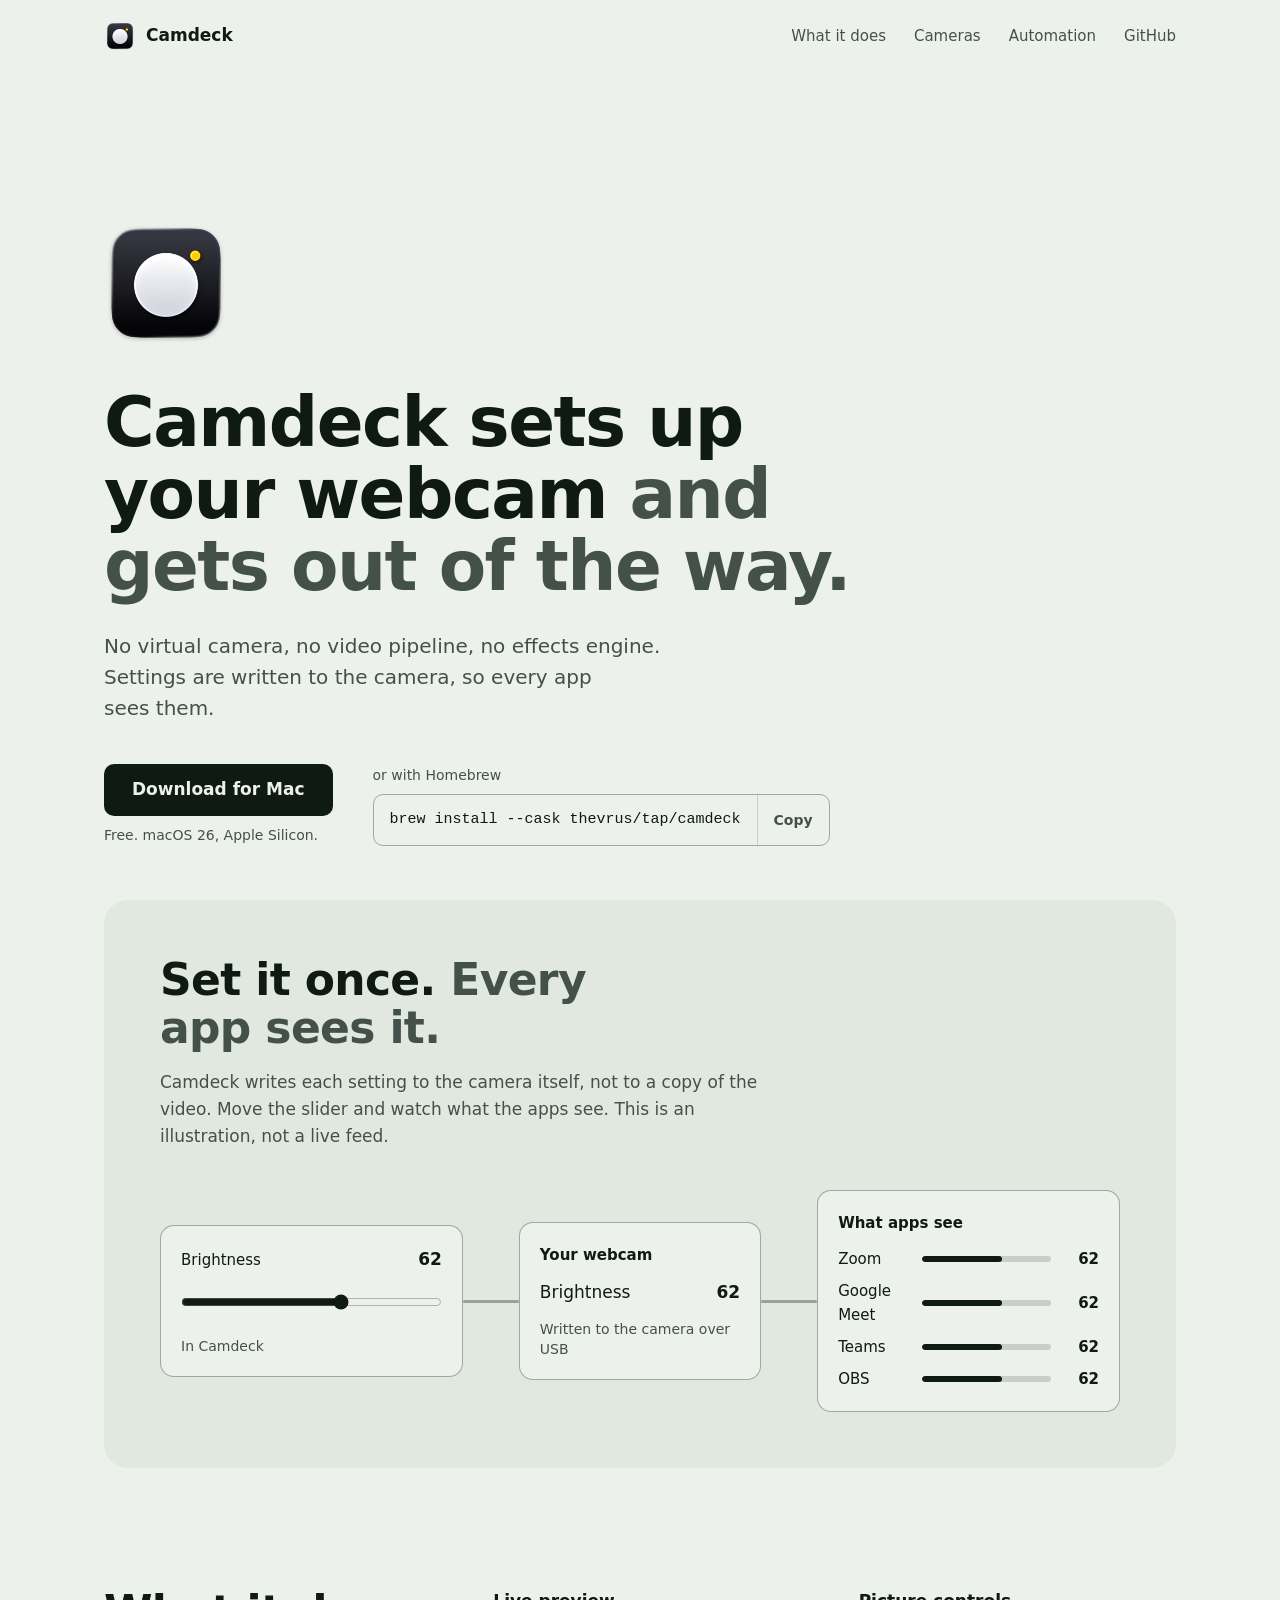
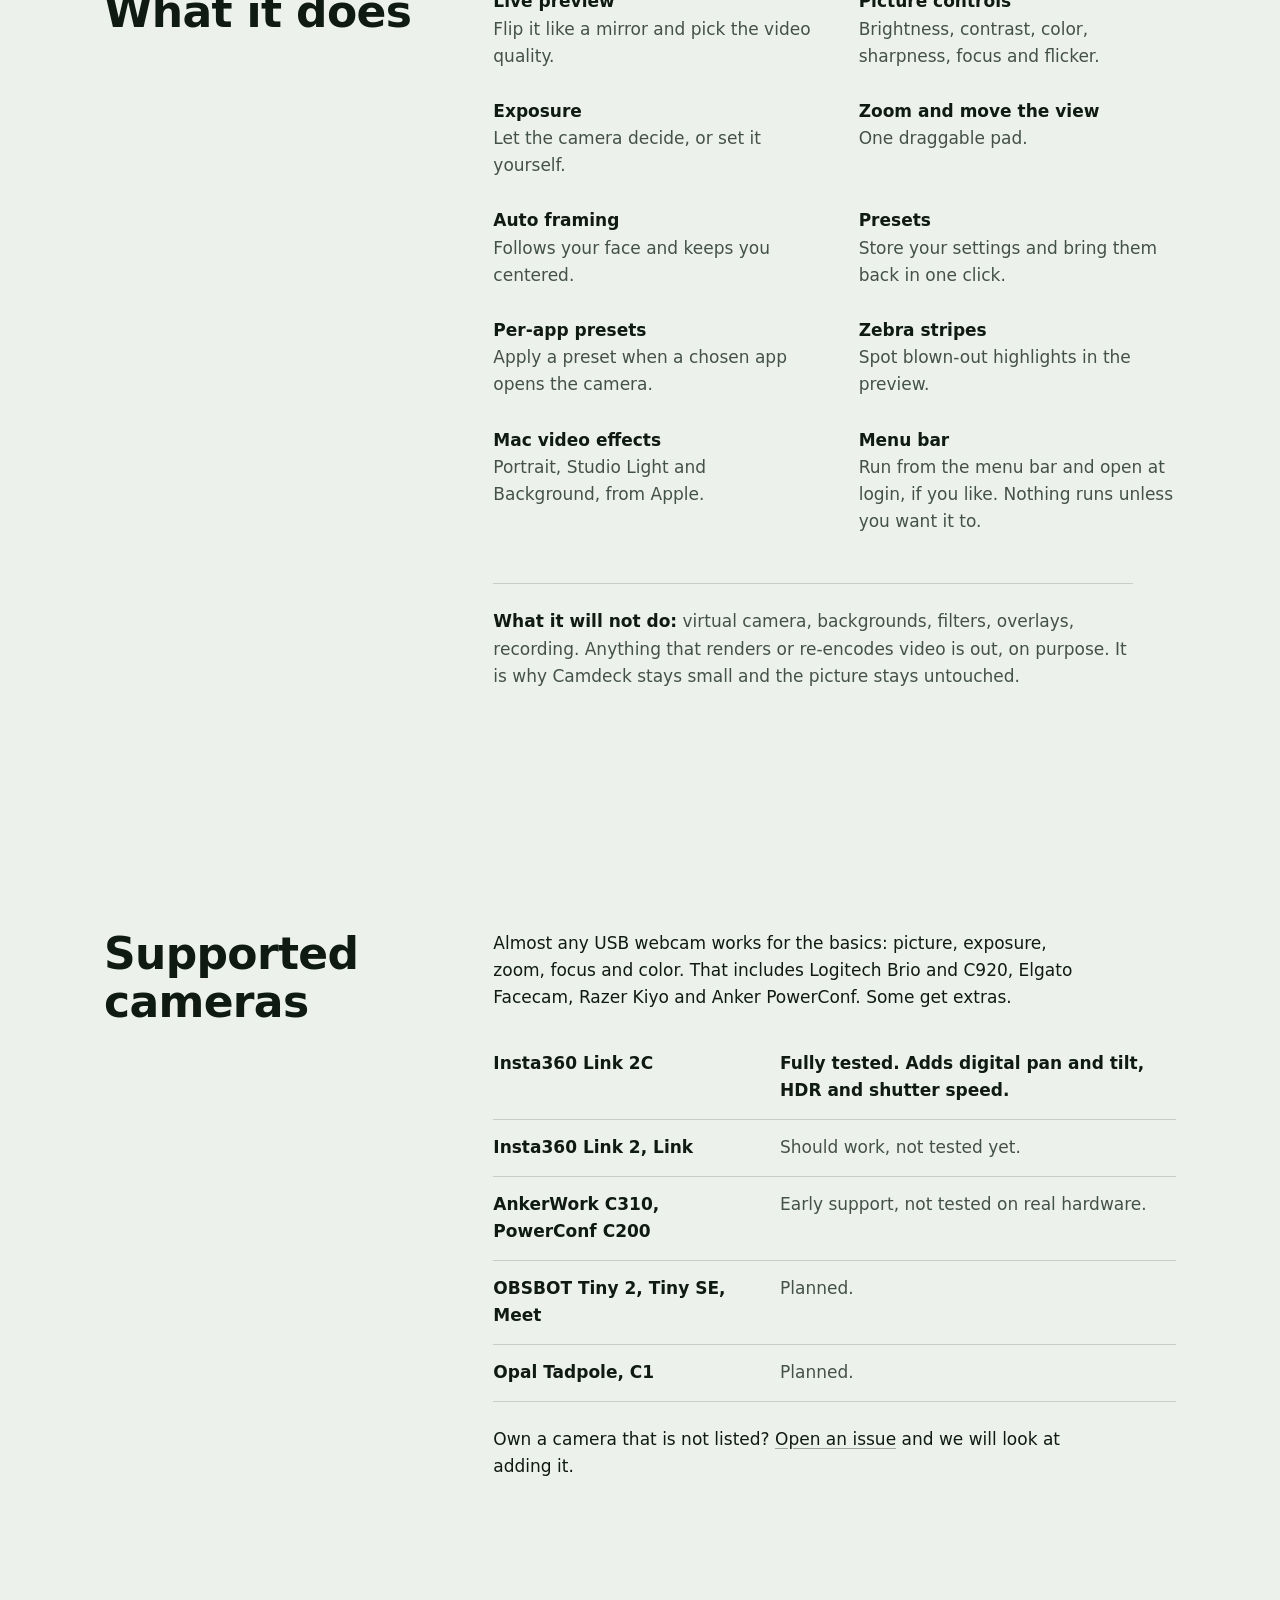
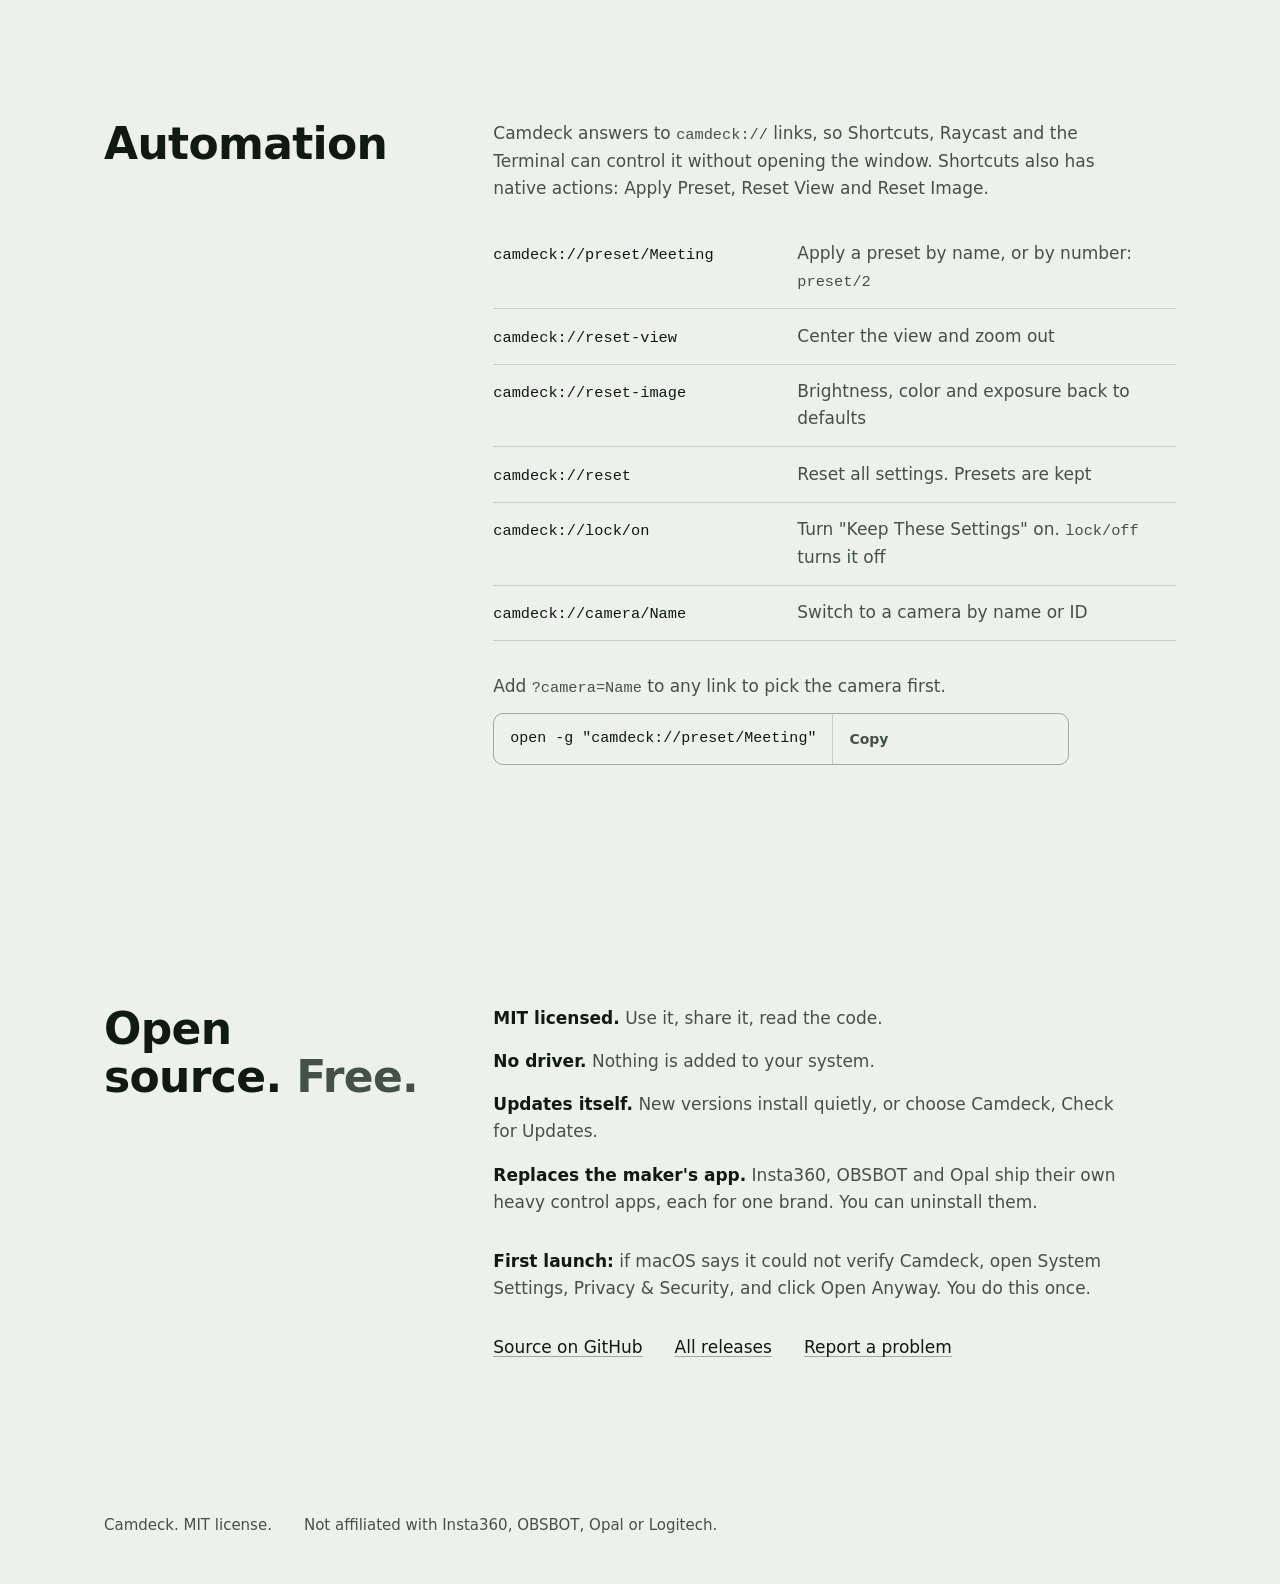
==== site/index.html @ 8d383ceb "One-page site with GitHub Pages deploy Co-Authored-By: Claude Opus 5.5 <noreply@anthropic.com>" ====
<!doctype html>
<html lang="en">
<head>
<meta charset="utf-8">
<meta name="viewport" content="width=device-width, initial-scale=1">
<title>Camdeck - webcam controls for Mac</title>
<meta name="description" content="Camdeck sets up your webcam and gets out of the way. No virtual camera, no video pipeline, no effects engine. Settings are written to the camera, so every app sees them.">
<meta name="color-scheme" content="light dark">
<meta name="theme-color" content="#edf1ec" media="(prefers-color-scheme: light)">
<meta name="theme-color" content="#0d1210" media="(prefers-color-scheme: dark)">
<meta property="og:title" content="Camdeck - webcam controls for Mac">
<meta property="og:description" content="A small, free, open source Mac app for your USB webcam. Settings are written to the camera, so every app sees them.">
<meta property="og:image" content="https://thevrus.github.io/camdeck/icon.png">
<link rel="icon" href="icon.png">
<link rel="apple-touch-icon" href="icon.png">
<script>document.documentElement.classList.add("js")</script>
<style>
:root {
  --bg: #edf1ec;
  --surface: #e1e8e0;
  --ink: #0f1a13;
  --ink-2: #44514a;
  --line: rgba(15, 26, 19, 0.16);
  --line-strong: rgba(15, 26, 19, 0.34);
  --btn-bg: #0f1a13;
  --btn-fg: #edf1ec;
  --btn-hover: #2b3a31;
  --dot: #f2c230;
  --sans: ui-sans-serif, system-ui, -apple-system, "Segoe UI", Roboto, "Helvetica Neue", Arial, sans-serif;
  --mono: ui-monospace, SFMono-Regular, Menlo, Consolas, monospace;
  --gutter: clamp(1rem, 4.5vw, 2.5rem);
  --max: 72rem;
}
@media (prefers-color-scheme: dark) {
  :root:not([data-theme="light"]) {
    --bg: #0d1210;
    --surface: #151d18;
    --ink: #e8efe9;
    --ink-2: #a2afa6;
    --line: rgba(232, 239, 233, 0.16);
    --line-strong: rgba(232, 239, 233, 0.36);
    --btn-bg: #e8efe9;
    --btn-fg: #0d1210;
    --btn-hover: #c5d1c8;
  }
}
:root[data-theme="dark"] {
  --bg: #0d1210;
  --surface: #151d18;
  --ink: #e8efe9;
  --ink-2: #a2afa6;
  --line: rgba(232, 239, 233, 0.16);
  --line-strong: rgba(232, 239, 233, 0.36);
  --btn-bg: #e8efe9;
  --btn-fg: #0d1210;
  --btn-hover: #c5d1c8;
}

* { box-sizing: border-box; }
html { -webkit-text-size-adjust: 100%; scroll-behavior: smooth; }
@media (prefers-reduced-motion: reduce) { html { scroll-behavior: auto; } }
body {
  margin: 0;
  background: var(--bg);
  color: var(--ink);
  font: 400 1.0625rem/1.6 var(--sans);
  -webkit-font-smoothing: antialiased;
}
::selection { background: var(--dot); color: #0f1a13; }
a { color: inherit; text-decoration: underline; text-decoration-color: var(--line-strong); text-underline-offset: 0.2em; }
a:hover { color: var(--ink-2); }
:focus-visible { outline: 2px solid var(--ink); outline-offset: 3px; border-radius: 4px; }
code, kbd { font-family: var(--mono); font-size: 0.9em; }
.wrap { max-width: var(--max); margin: 0 auto; padding-inline: var(--gutter); }

/* ---------- hero ---------- */
.hero {
  min-height: 100vh;
  min-height: 100svh;
  display: flex;
  flex-direction: column;
}
.hero > .wrap { width: 100%; }
.nav {
  display: flex;
  flex-wrap: wrap;
  align-items: center;
  gap: 0.75rem 1.75rem;
  padding-block: 1.25rem;
}
.brand { display: flex; align-items: center; gap: 0.625rem; font-weight: 700; text-decoration: none; margin-right: auto; }
.brand img { width: 2rem; height: 2rem; display: block; }
.nav a:not(.brand) { text-decoration: none; color: var(--ink-2); font-size: 0.9375rem; }
.nav a:not(.brand):hover { color: var(--ink); }
.hero-body {
  flex: 1;
  display: flex;
  flex-direction: column;
  justify-content: flex-end;
  padding-block: 3rem clamp(2rem, 6vh, 4.5rem);
}
.hero-icon { width: clamp(5.5rem, 12vw, 8.5rem); height: auto; display: block; margin-bottom: clamp(1.5rem, 4vh, 2.75rem); margin-left: -0.35rem; }
h1 {
  margin: 0;
  font-size: clamp(2.25rem, 5.4vw, 4.75rem);
  line-height: 1.04;
  font-weight: 750;
  letter-spacing: -0.022em;
  text-wrap: balance;
  max-width: 17em;
}
h1 span { color: var(--ink-2); }
.lede { margin: 1.75rem 0 0; max-width: 36rem; font-size: clamp(1.0625rem, 1.6vw, 1.25rem); line-height: 1.55; color: var(--ink-2); text-wrap: pretty; }
.get { display: flex; flex-wrap: wrap; align-items: stretch; gap: 1rem 2.5rem; margin-top: 2.5rem; }
.dl { display: flex; flex-direction: column; gap: 0.5rem; align-items: flex-start; }
.btn {
  display: inline-flex;
  align-items: center;
  min-height: 3.25rem;
  padding: 0 1.75rem;
  background: var(--btn-bg);
  color: var(--btn-fg);
  border-radius: 0.625rem;
  font-weight: 700;
  font-size: 1.0625rem;
  text-decoration: none;
  transition: background-color 0.15s ease;
}
.btn:hover { background: var(--btn-hover); color: var(--btn-fg); }
.fine { font-size: 0.875rem; color: var(--ink-2); }
.brew { display: flex; flex-direction: column; gap: 0.5rem; min-width: 0; max-width: 100%; }
.brew-label { font-size: 0.875rem; color: var(--ink-2); }
.cmd {
  display: flex;
  align-items: stretch;
  min-width: 0;
  border: 1px solid var(--line-strong);
  border-radius: 0.625rem;
  min-height: 3.25rem;
}
.cmd code { padding: 0.8rem 1rem; white-space: pre-wrap; overflow-wrap: anywhere; min-width: 0; align-self: center; font-size: 0.9375rem; }
.copy {
  display: none;
  align-items: center;
  flex: none;
  padding: 0 1rem;
  background: none;
  border: 0;
  border-left: 1px solid var(--line);
  color: var(--ink-2);
  font: 600 0.875rem var(--sans);
  cursor: pointer;
  transition: color 0.15s ease, background-color 0.15s ease;
  border-radius: 0 0.5rem 0.5rem 0;
}
.js .copy { display: inline-flex; }
.copy:hover { color: var(--ink); background: var(--surface); }

/* ---------- sections ---------- */
section { padding-block: clamp(4rem, 10vw, 7.5rem); }
.split { display: grid; gap: 2rem; }
@media (min-width: 56rem) {
  .split { grid-template-columns: minmax(0, 4fr) minmax(0, 8fr); gap: 3rem; }
  .split > h2 { position: sticky; top: 2rem; align-self: start; }
}
h2 { margin: 0; font-size: clamp(1.75rem, 3.6vw, 2.75rem); line-height: 1.1; font-weight: 720; letter-spacing: -0.015em; text-wrap: balance; }
h2 span { color: var(--ink-2); }
.sub { margin: 0 0 2rem; max-width: 38rem; color: var(--ink-2); }

/* demo */
.island { margin-inline: var(--gutter); }
.island-in {
  max-width: calc(var(--max) - 2 * var(--gutter));
  margin: 0 auto;
  background: var(--surface);
  border-radius: 1.5rem;
  padding: clamp(1.5rem, 5vw, 3.5rem);
}
.island h2 { max-width: 20ch; }
.island .sub { margin-top: 1rem; }
.demo { display: grid; gap: 0; align-items: center; margin-top: 2.5rem; }
@media (min-width: 56rem) { .demo { grid-template-columns: 1fr 3.5rem 0.8fr 3.5rem 1fr; } }
.node { border: 1px solid var(--line-strong); border-radius: 0.875rem; padding: 1.25rem; background: var(--bg); }
.node h3 { margin: 0 0 0.75rem; font-size: 0.9375rem; font-weight: 700; }
.node small { display: block; margin-top: 0.75rem; color: var(--ink-2); font-size: 0.875rem; line-height: 1.45; }
.row { display: flex; justify-content: space-between; align-items: baseline; gap: 1rem; }
.row b { font-variant-numeric: tabular-nums; font-weight: 700; }
.node label { font-size: 0.9375rem; }
input[type=range] { width: 100%; margin: 0.9rem 0 0; accent-color: var(--ink); height: 1.75rem; cursor: pointer; }
.wire { justify-self: center; width: 3px; height: 2rem; border-radius: 3px; background: var(--line-strong); }
@media (min-width: 56rem) { .wire { width: 100%; max-width: 3.5rem; height: 3px; } }
.apps { display: grid; gap: 0.5rem; }
.app { display: grid; grid-template-columns: 4.5rem 1fr 2.25rem; align-items: center; gap: 0.75rem; font-size: 0.9375rem; }
.app b { text-align: right; font-variant-numeric: tabular-nums; }
.bar { height: 6px; border-radius: 6px; background: var(--line); overflow: hidden; }
.bar i { display: block; height: 100%; width: calc(var(--v, 62) * 1%); background: var(--ink); border-radius: 6px; }

/* what it does */
.feat { margin: 0; padding: 0; list-style: none; display: grid; gap: 1.75rem 3rem; }
@media (min-width: 40rem) { .feat { grid-template-columns: 1fr 1fr; } }
.feat b { display: block; font-size: 1.0625rem; }
.feat span { color: var(--ink-2); }
.not { margin: 3rem 0 0; padding-top: 1.5rem; border-top: 1px solid var(--line); color: var(--ink-2); max-width: 40rem; }
.not b { color: var(--ink); }

/* cameras */
table { width: 100%; border-collapse: collapse; margin: 1.5rem 0 0; }
th, td { text-align: left; padding: 0.9rem 1rem 0.9rem 0; vertical-align: top; border-bottom: 1px solid var(--line); }
th { font-weight: 700; width: 42%; }
td { color: var(--ink-2); }
td.ok { color: var(--ink); font-weight: 600; }
.basics { margin: 0; max-width: 38rem; }

/* automation */
.links { margin: 1.5rem 0 0; padding: 0; list-style: none; }
.links li { display: grid; gap: 0.25rem 2rem; padding: 0.85rem 0; border-bottom: 1px solid var(--line); }
@media (min-width: 40rem) { .links li { grid-template-columns: minmax(0, 17rem) 1fr; align-items: baseline; } }
.links code { overflow-wrap: anywhere; }
.links span { color: var(--ink-2); }
.try { margin-top: 2rem; }
.try p { margin: 0 0 0.75rem; color: var(--ink-2); max-width: 38rem; }

/* free */
.facts { margin: 0 0 2rem; padding: 0; list-style: none; display: grid; gap: 1rem; max-width: 40rem; }
.facts b { font-weight: 700; }
.facts span { color: var(--ink-2); }
.install { max-width: 40rem; color: var(--ink-2); }
.install b { color: var(--ink); }
.repo { margin-top: 2rem; display: flex; flex-wrap: wrap; gap: 0.5rem 2rem; }

footer { padding-block: 2rem 3rem; color: var(--ink-2); font-size: 0.9375rem; }
footer .wrap { display: flex; flex-wrap: wrap; gap: 0.5rem 2rem; }
</style>
</head>
<body>

<header class="hero">
  <div class="wrap">
    <nav class="nav" aria-label="Main">
      <a class="brand" href="#top"><img src="icon.png" alt="" width="32" height="32">Camdeck</a>
      <a href="#what">What it does</a>
      <a href="#cameras">Cameras</a>
      <a href="#automation">Automation</a>
      <a href="https://github.com/thevrus/camdeck">GitHub</a>
    </nav>
  </div>
  <div class="wrap hero-body" id="top">
    <img class="hero-icon" src="icon.png" alt="Camdeck app icon" width="136" height="136">
    <h1>Camdeck sets up your webcam <span>and gets out of the way.</span></h1>
    <p class="lede">No virtual camera, no video pipeline, no effects engine. Settings are written to the camera, so every app sees them.</p>
    <div class="get">
      <div class="dl">
        <a class="btn" href="https://github.com/thevrus/camdeck/releases/latest/download/Camdeck.dmg">Download for Mac</a>
        <span class="fine">Free. macOS 26, Apple Silicon.</span>
      </div>
      <div class="brew">
        <span class="brew-label">or with Homebrew</span>
        <div class="cmd">
          <code id="brew">brew install --cask thevrus/tap/camdeck</code>
          <button class="copy" type="button" data-copy="brew install --cask thevrus/tap/camdeck" aria-label="Copy the Homebrew command">Copy</button>
        </div>
      </div>
    </div>
  </div>
</header>

<main>
<div class="island">
  <section class="island-in" id="demo" aria-labelledby="demo-h">
    <h2 id="demo-h">Set it once. <span>Every app sees it.</span></h2>
    <p class="sub">Camdeck writes each setting to the camera itself, not to a copy of the video. Move the slider and watch what the apps see. This is an illustration, not a live feed.</p>
    <div class="demo">
      <div class="node">
        <div class="row"><label for="bright">Brightness</label><b><output id="o-main" for="bright">62</output></b></div>
        <input id="bright" type="range" min="0" max="100" value="62">
        <small>In Camdeck</small>
      </div>
      <div class="wire" aria-hidden="true"></div>
      <div class="node">
        <h3>Your webcam</h3>
        <div class="row"><span>Brightness</span><b><output id="o-cam">62</output></b></div>
        <small>Written to the camera over USB</small>
      </div>
      <div class="wire" aria-hidden="true"></div>
      <div class="node">
        <h3>What apps see</h3>
        <div class="apps" id="apps">
          <div class="app"><span>Zoom</span><div class="bar"><i></i></div><b>62</b></div>
          <div class="app"><span>Google Meet</span><div class="bar"><i></i></div><b>62</b></div>
          <div class="app"><span>Teams</span><div class="bar"><i></i></div><b>62</b></div>
          <div class="app"><span>OBS</span><div class="bar"><i></i></div><b>62</b></div>
        </div>
      </div>
    </div>
  </section>
</div>

<section id="what" aria-labelledby="what-h">
  <div class="wrap split">
    <h2 id="what-h">What it does</h2>
    <div>
      <ul class="feat">
        <li><b>Live preview</b><span>Flip it like a mirror and pick the video quality.</span></li>
        <li><b>Picture controls</b><span>Brightness, contrast, color, sharpness, focus and flicker.</span></li>
        <li><b>Exposure</b><span>Let the camera decide, or set it yourself.</span></li>
        <li><b>Zoom and move the view</b><span>One draggable pad.</span></li>
        <li><b>Auto framing</b><span>Follows your face and keeps you centered.</span></li>
        <li><b>Presets</b><span>Store your settings and bring them back in one click.</span></li>
        <li><b>Per-app presets</b><span>Apply a preset when a chosen app opens the camera.</span></li>
        <li><b>Zebra stripes</b><span>Spot blown-out highlights in the preview.</span></li>
        <li><b>Mac video effects</b><span>Portrait, Studio Light and Background, from Apple.</span></li>
        <li><b>Menu bar</b><span>Run from the menu bar and open at login, if you like. Nothing runs unless you want it to.</span></li>
      </ul>
      <p class="not"><b>What it will not do:</b> virtual camera, backgrounds, filters, overlays, recording. Anything that renders or re-encodes video is out, on purpose. It is why Camdeck stays small and the picture stays untouched.</p>
    </div>
  </div>
</section>

<section id="cameras" aria-labelledby="cameras-h">
  <div class="wrap split">
    <h2 id="cameras-h">Supported cameras</h2>
    <div>
      <p class="basics">Almost any USB webcam works for the basics: picture, exposure, zoom, focus and color. That includes Logitech Brio and C920, Elgato Facecam, Razer Kiyo and Anker PowerConf. Some get extras.</p>
      <table>
        <tbody>
          <tr><th scope="row">Insta360 Link 2C</th><td class="ok">Fully tested. Adds digital pan and tilt, HDR and shutter speed.</td></tr>
          <tr><th scope="row">Insta360 Link 2, Link</th><td>Should work, not tested yet.</td></tr>
          <tr><th scope="row">AnkerWork C310, PowerConf C200</th><td>Early support, not tested on real hardware.</td></tr>
          <tr><th scope="row">OBSBOT Tiny 2, Tiny SE, Meet</th><td>Planned.</td></tr>
          <tr><th scope="row">Opal Tadpole, C1</th><td>Planned.</td></tr>
        </tbody>
      </table>
      <p class="basics" style="margin-top:1.5rem">Own a camera that is not listed? <a href="https://github.com/thevrus/camdeck/issues">Open an issue</a> and we will look at adding it.</p>
    </div>
  </div>
</section>

<section id="automation" aria-labelledby="automation-h">
  <div class="wrap split">
    <h2 id="automation-h">Automation</h2>
    <div>
      <p class="sub" style="margin-bottom:0">Camdeck answers to <code>camdeck://</code> links, so Shortcuts, Raycast and the Terminal can control it without opening the window. Shortcuts also has native actions: Apply Preset, Reset View and Reset Image.</p>
      <ul class="links">
        <li><code>camdeck://preset/Meeting</code><span>Apply a preset by name, or by number: <code>preset/2</code></span></li>
        <li><code>camdeck://reset-view</code><span>Center the view and zoom out</span></li>
        <li><code>camdeck://reset-image</code><span>Brightness, color and exposure back to defaults</span></li>
        <li><code>camdeck://reset</code><span>Reset all settings. Presets are kept</span></li>
        <li><code>camdeck://lock/on</code><span>Turn "Keep These Settings" on. <code>lock/off</code> turns it off</span></li>
        <li><code>camdeck://camera/Name</code><span>Switch to a camera by name or ID</span></li>
      </ul>
      <div class="try">
        <p>Add <code>?camera=Name</code> to any link to pick the camera first.</p>
        <div class="cmd" style="max-width:36rem">
          <code>open -g "camdeck://preset/Meeting"</code>
          <button class="copy" type="button" data-copy='open -g "camdeck://preset/Meeting"' aria-label="Copy the Terminal command">Copy</button>
        </div>
      </div>
    </div>
  </div>
</section>

<section id="free" aria-labelledby="free-h">
  <div class="wrap split">
    <h2 id="free-h">Open source. <span>Free.</span></h2>
    <div>
      <ul class="facts">
        <li><b>MIT licensed.</b> <span>Use it, share it, read the code.</span></li>
        <li><b>No driver.</b> <span>Nothing is added to your system.</span></li>
        <li><b>Updates itself.</b> <span>New versions install quietly, or choose Camdeck, Check for Updates.</span></li>
        <li><b>Replaces the maker's app.</b> <span>Insta360, OBSBOT and Opal ship their own heavy control apps, each for one brand. You can uninstall them.</span></li>
      </ul>
      <p class="install"><b>First launch:</b> if macOS says it could not verify Camdeck, open System Settings, Privacy &amp; Security, and click Open Anyway. You do this once.</p>
      <div class="repo">
        <a href="https://github.com/thevrus/camdeck">Source on GitHub</a>
        <a href="https://github.com/thevrus/camdeck/releases">All releases</a>
        <a href="https://github.com/thevrus/camdeck/issues">Report a problem</a>
      </div>
    </div>
  </div>
</section>
</main>

<footer>
  <div class="wrap">
    <span>Camdeck. MIT license.</span>
    <span>Not affiliated with Insta360, OBSBOT, Opal or Logitech.</span>
  </div>
</footer>

<script>
(function () {
  var range = document.getElementById("bright");
  var island = document.getElementById("demo");
  function set(v) {
    island.style.setProperty("--v", v);
    document.getElementById("o-main").textContent = v;
    document.getElementById("o-cam").textContent = v;
    var apps = document.querySelectorAll("#apps .app");
    for (var i = 0; i < apps.length; i++) {
      apps[i].querySelector("b").textContent = v;
      apps[i].querySelector(".bar i").style.setProperty("--v", v);
    }
  }
  if (range) {
    range.addEventListener("input", function () { set(range.value); });
  }
  var buttons = document.querySelectorAll(".copy");
  Array.prototype.forEach.call(buttons, function (b) {
    b.addEventListener("click", function () {
      var text = b.getAttribute("data-copy");
      var done = function () {
        b.textContent = "Copied";
        setTimeout(function () { b.textContent = "Copy"; }, 1600);
      };
      try {
        navigator.clipboard.writeText(text).then(done, function () {});
      } catch (e) {}
    });
  });
})();
</script>
</body>
</html>
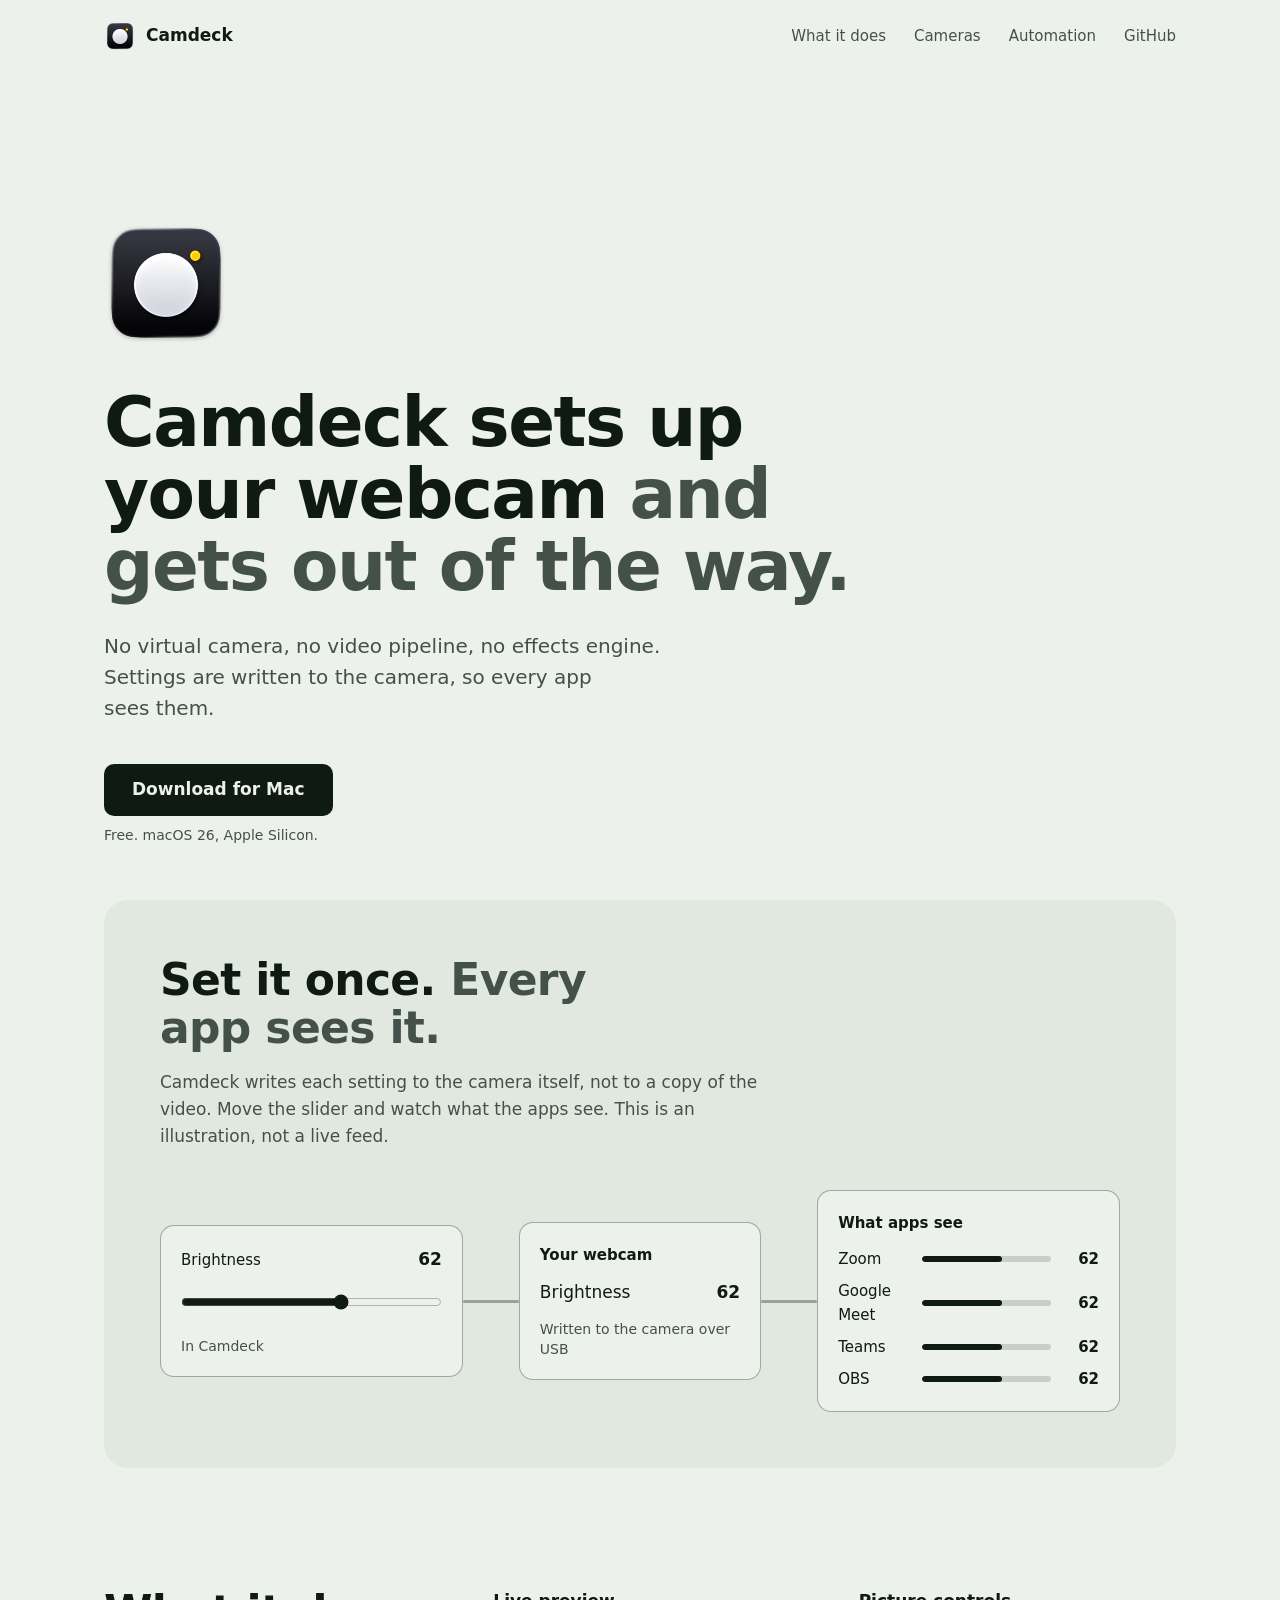
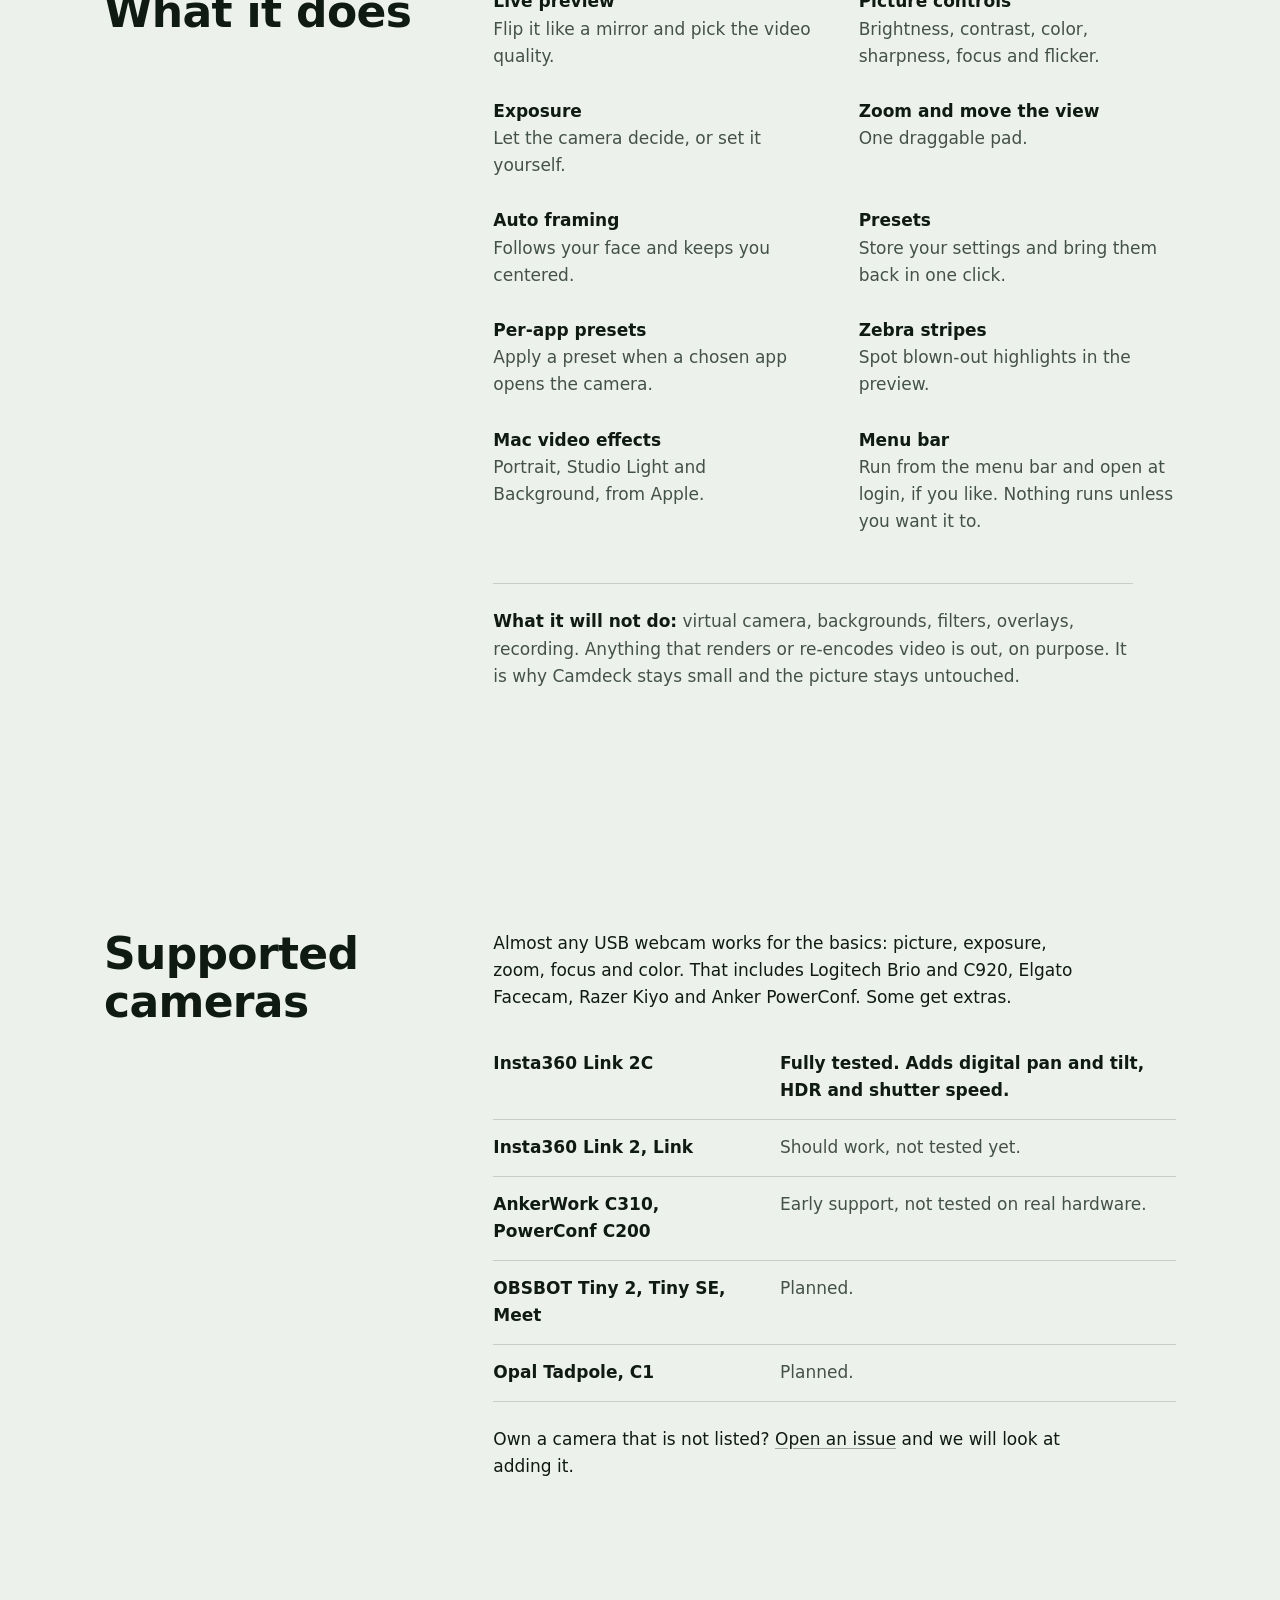
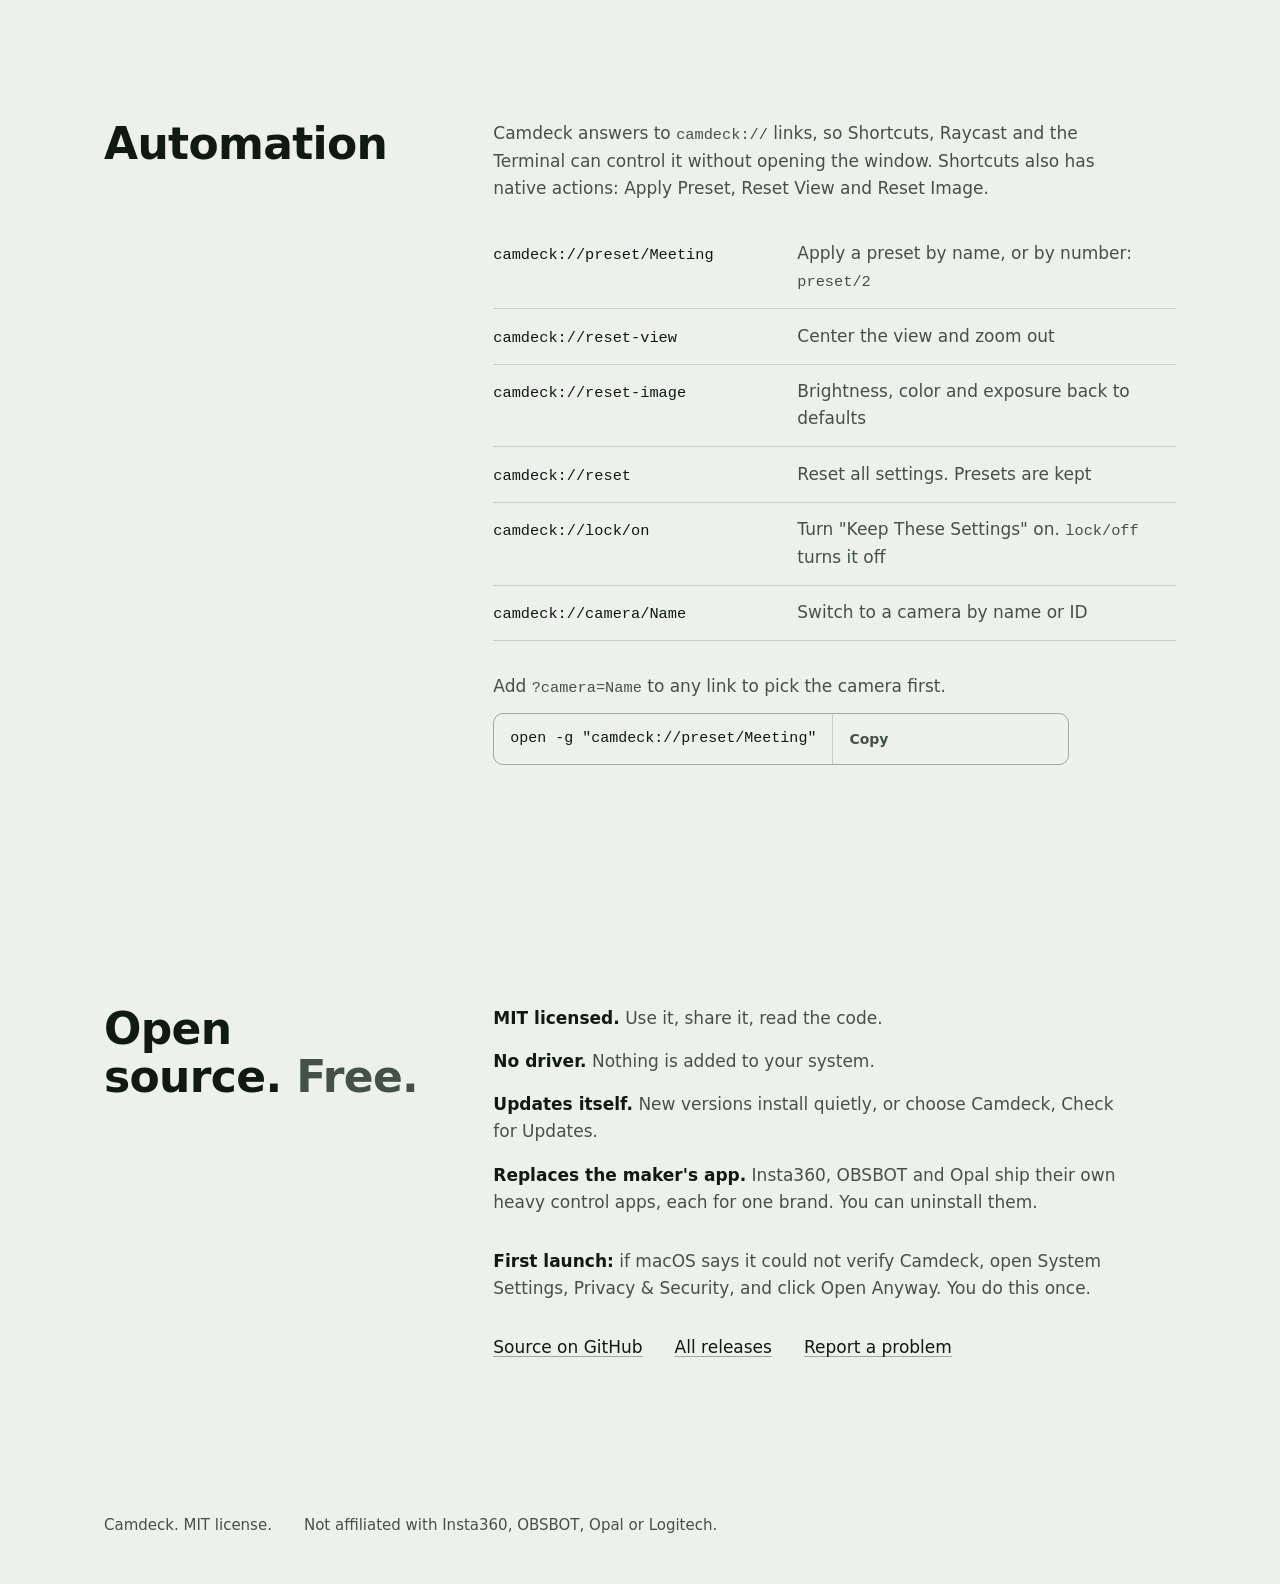
==== commit fcc2d2d8: "Hide the Homebrew command until the tap exists; fail CI when Shortcuts metadata is missing Co-Author" ====
--- a/site/index.html
+++ b/site/index.html
@@ -253,13 +253,15 @@
         <a class="btn" href="https://github.com/thevrus/camdeck/releases/latest/download/Camdeck.dmg">Download for Mac</a>
         <span class="fine">Free. macOS 26, Apple Silicon.</span>
       </div>
+      <!-- Homebrew: enable once thevrus/homebrew-tap exists (see docs/releasing.md)
       <div class="brew">
         <span class="brew-label">or with Homebrew</span>
         <div class="cmd">
-          <code id="brew">brew install --cask thevrus/tap/camdeck</code>
-          <button class="copy" type="button" data-copy="brew install --cask thevrus/tap/camdeck" aria-label="Copy the Homebrew command">Copy</button>
+          <code id="brew">brew install &#45;&#45;cask thevrus/tap/camdeck</code>
+          <button class="copy" type="button" data-copy="brew install &#45;&#45;cask thevrus/tap/camdeck" aria-label="Copy the Homebrew command">Copy</button>
         </div>
       </div>
+      -->
     </div>
   </div>
 </header>
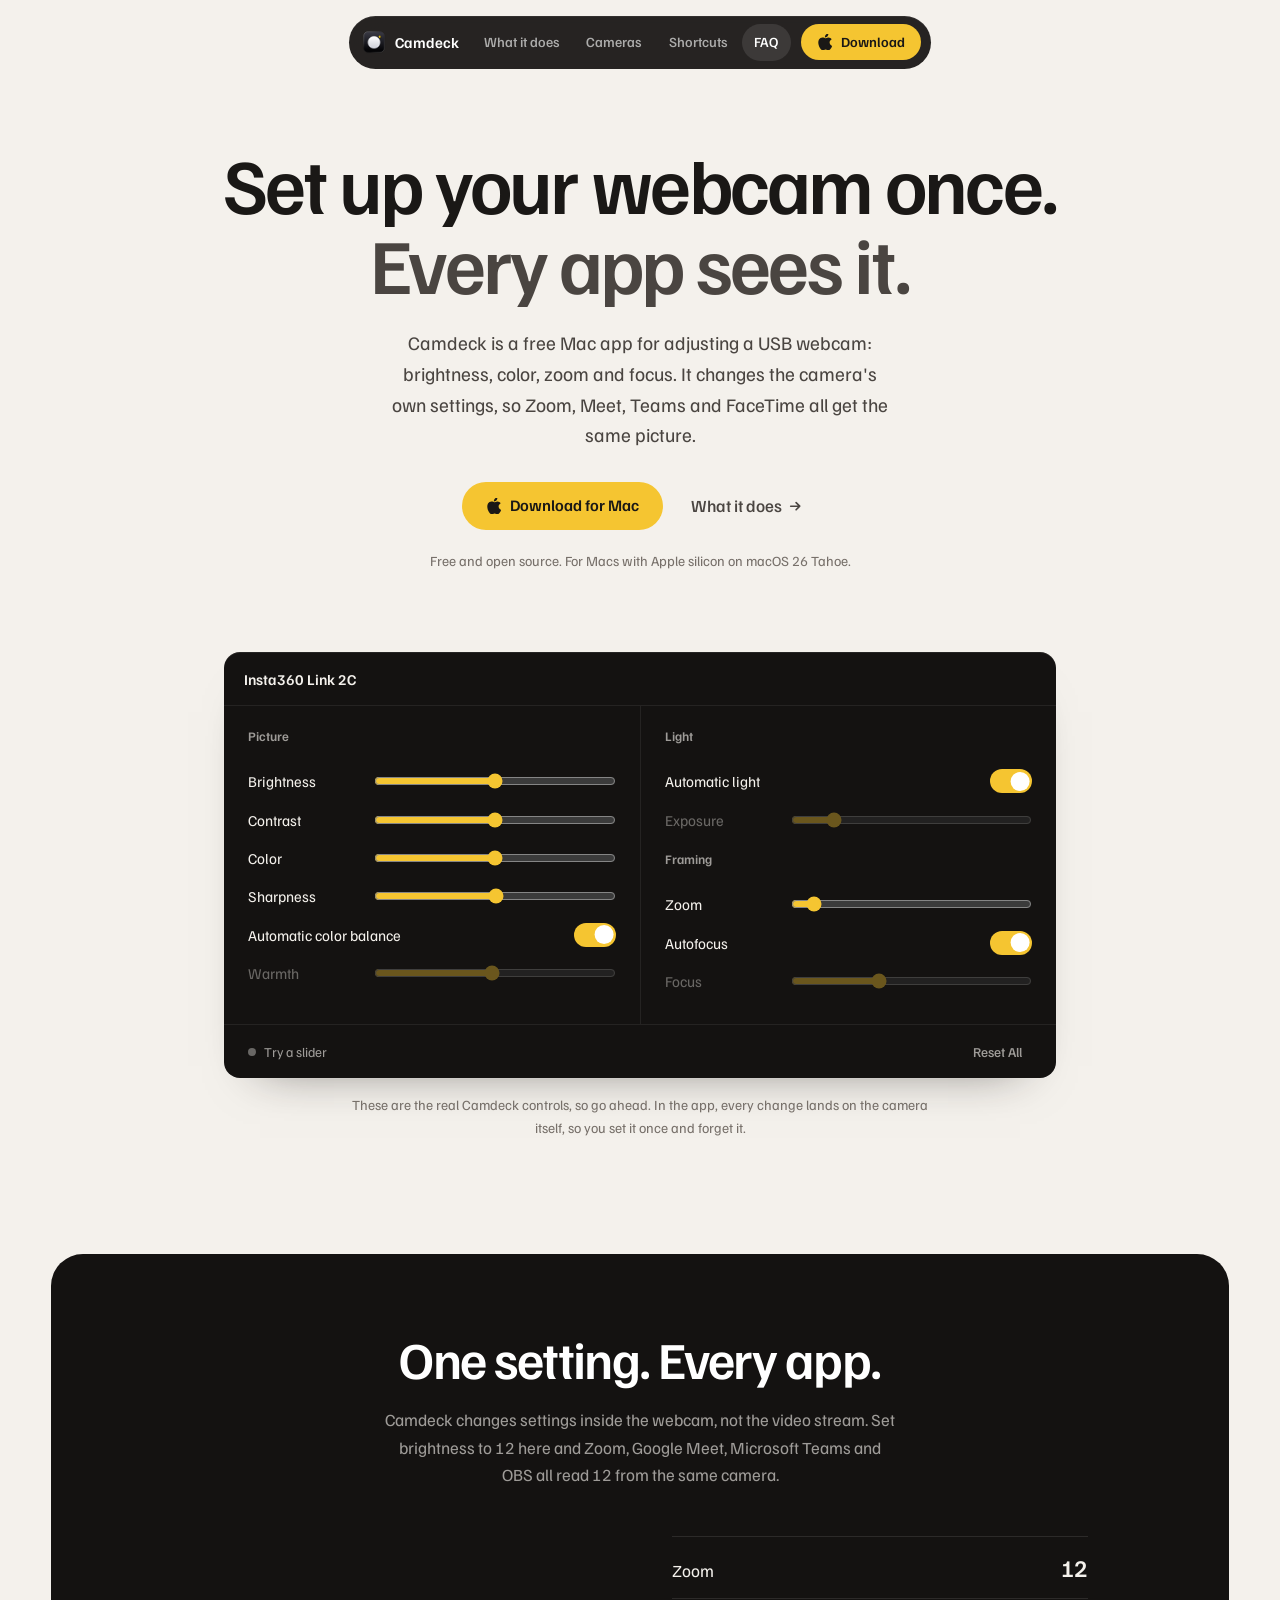
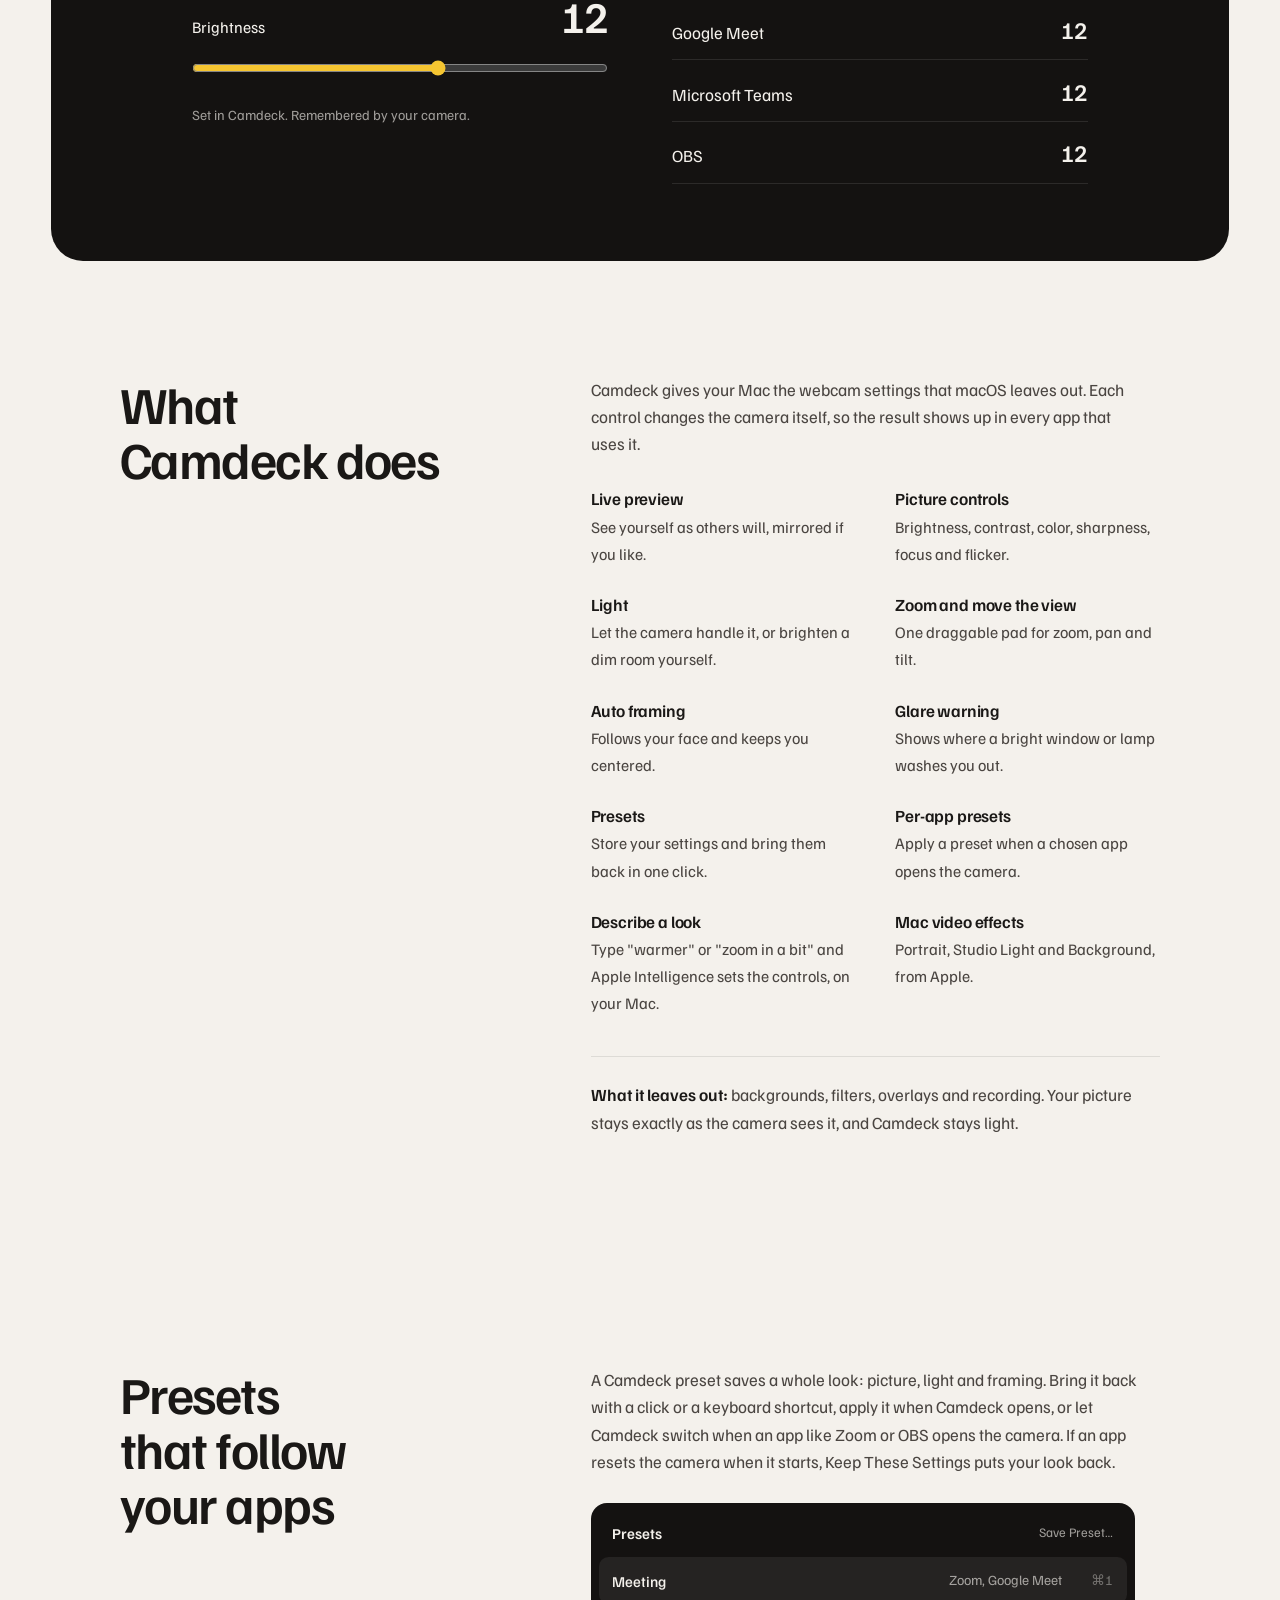
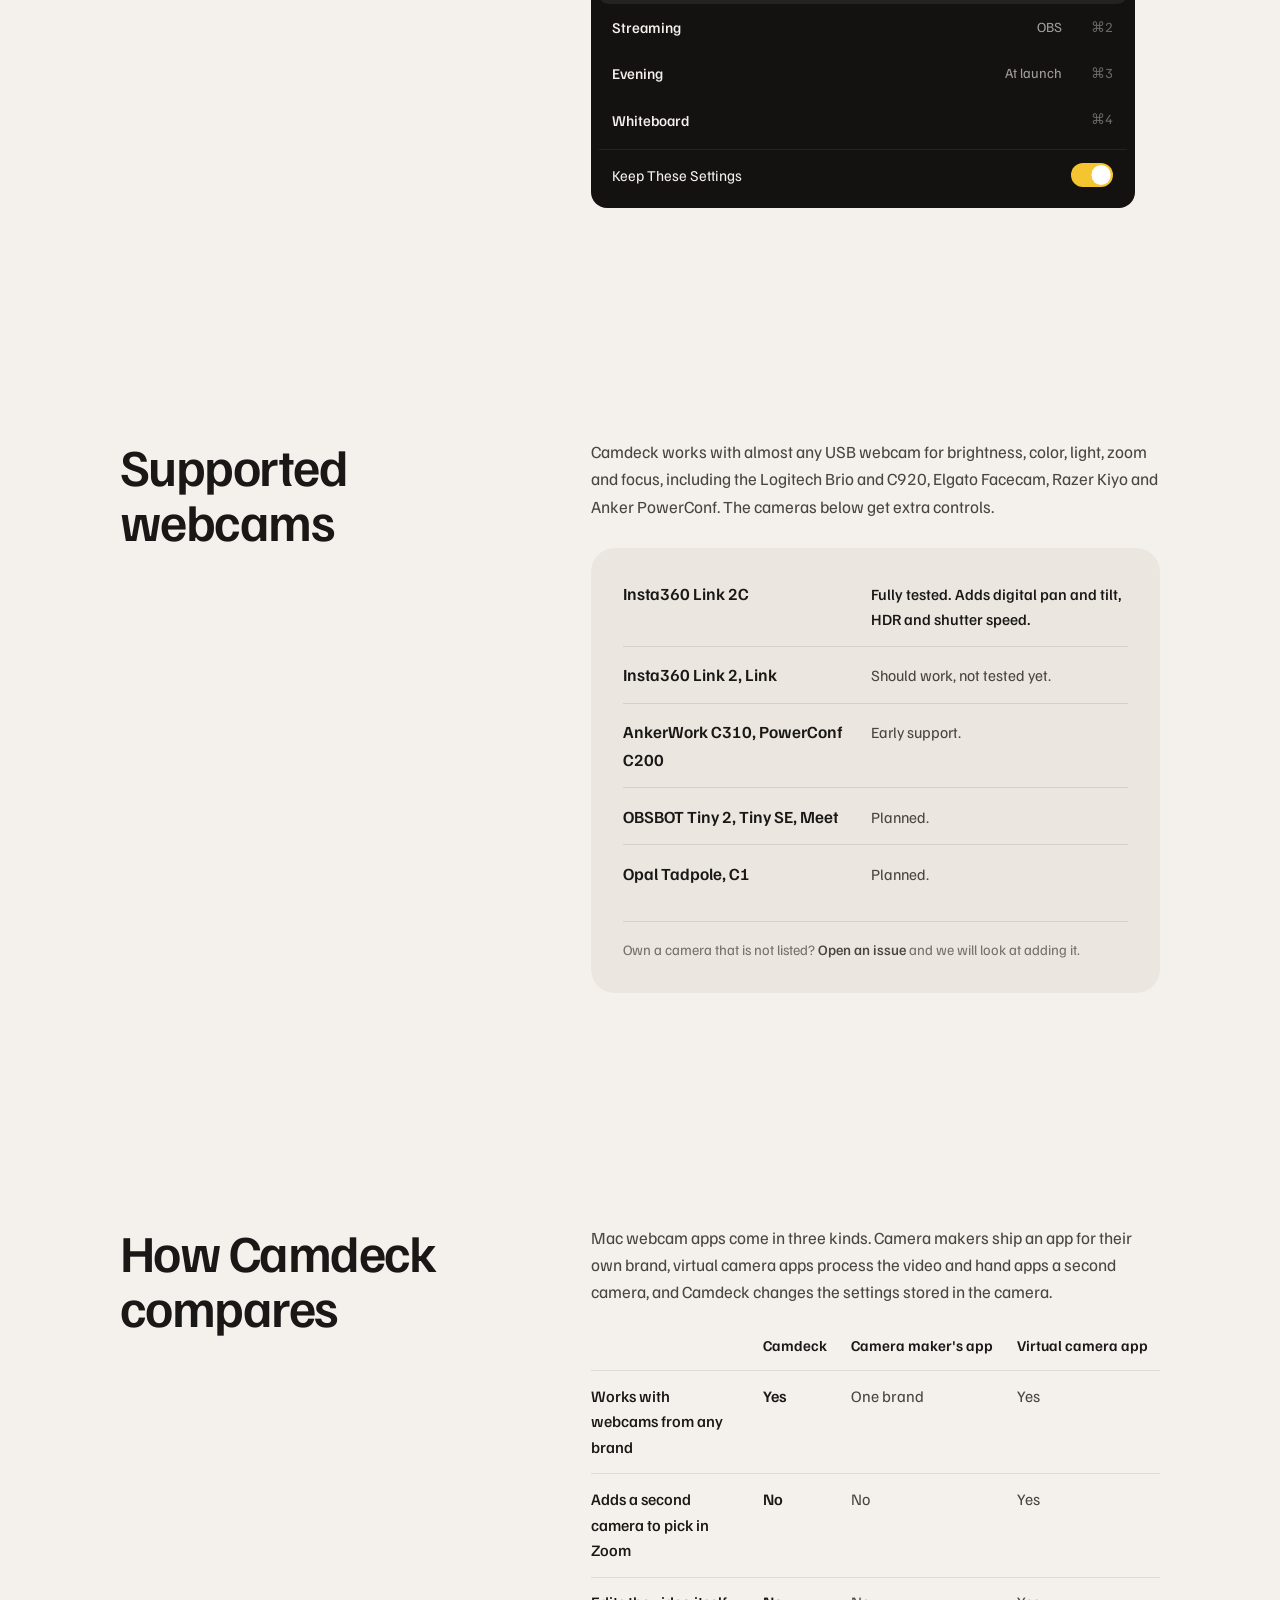
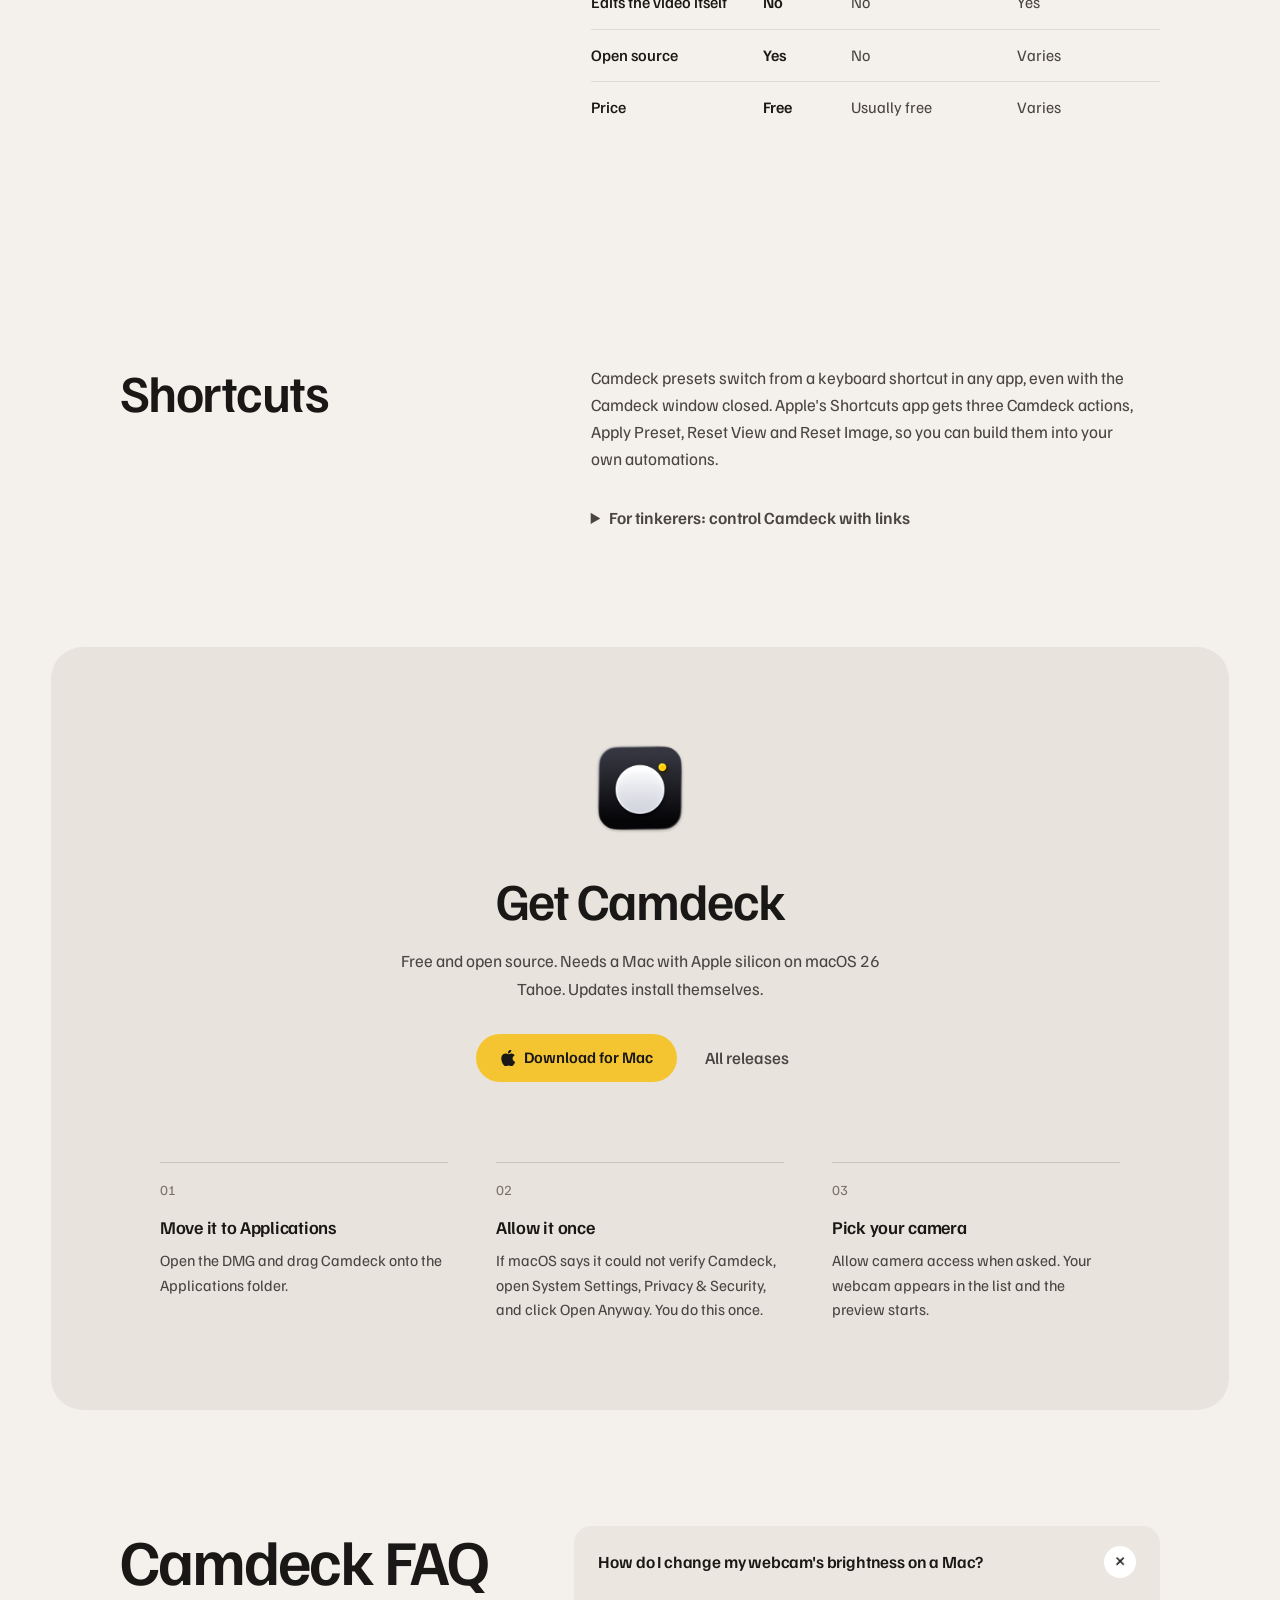
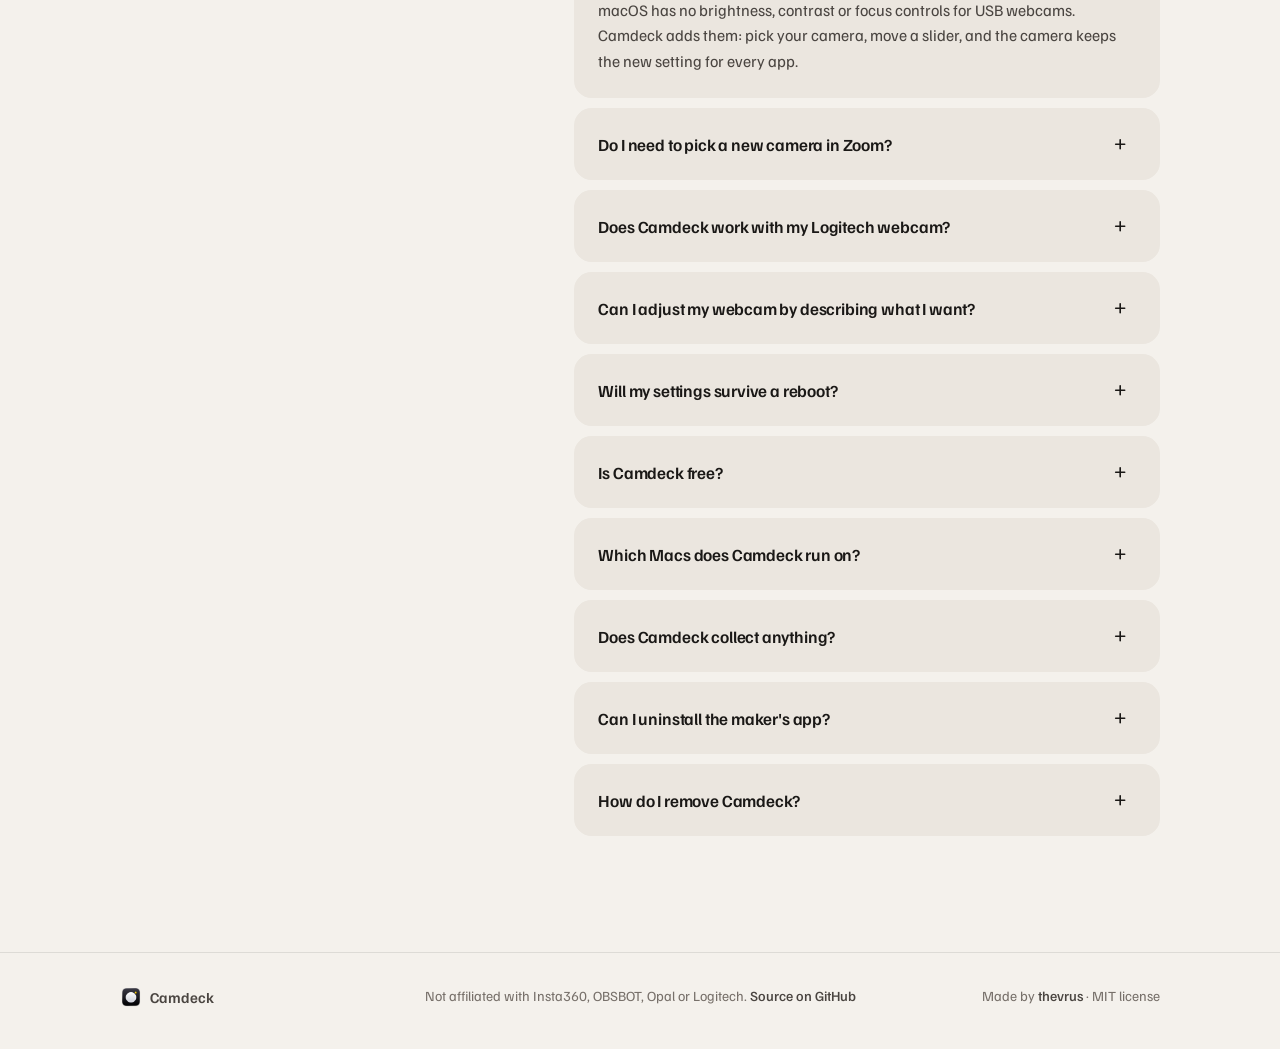
==== commit c8c0daa6: "Site: redesign in the No Player language with a working inspector in the hero Co-Authored-By: Claude" ====
--- a/site/index.html
+++ b/site/index.html
@@ -3,380 +3,636 @@
 <head>
 <meta charset="utf-8">
 <meta name="viewport" content="width=device-width, initial-scale=1">
-<title>Camdeck - webcam controls for Mac</title>
-<meta name="description" content="Camdeck sets up your webcam and gets out of the way. No virtual camera, no video pipeline, no effects engine. Settings are written to the camera, so every app sees them.">
-<meta name="color-scheme" content="light dark">
-<meta name="theme-color" content="#edf1ec" media="(prefers-color-scheme: light)">
-<meta name="theme-color" content="#0d1210" media="(prefers-color-scheme: dark)">
-<meta property="og:title" content="Camdeck - webcam controls for Mac">
-<meta property="og:description" content="A small, free, open source Mac app for your USB webcam. Settings are written to the camera, so every app sees them.">
+<title>Camdeck: free webcam settings app for Mac</title>
+<meta name="description" content="Free Mac app for your USB webcam's brightness, color, zoom and focus. Settings stay on the camera, so Zoom, Meet, Teams and FaceTime all look the same.">
+<link rel="canonical" href="https://thevrus.github.io/camdeck/">
+<meta name="color-scheme" content="light">
+<meta name="theme-color" content="#f4f1ec">
+<meta property="og:type" content="website">
+<meta property="og:site_name" content="Camdeck">
+<meta property="og:url" content="https://thevrus.github.io/camdeck/">
+<meta property="og:title" content="Camdeck: free webcam settings app for Mac">
+<meta property="og:description" content="Set up your webcam once. Every app on your Mac gets the same picture.">
 <meta property="og:image" content="https://thevrus.github.io/camdeck/icon.png">
+<meta name="twitter:card" content="summary">
 <link rel="icon" href="icon.png">
 <link rel="apple-touch-icon" href="icon.png">
-<script>document.documentElement.classList.add("js")</script>
+<link rel="preconnect" href="https://fonts.googleapis.com">
+<link rel="preconnect" href="https://fonts.gstatic.com" crossorigin>
+<link rel="stylesheet" href="https://fonts.googleapis.com/css2?family=Familjen+Grotesk:wght@400..700&display=swap">
+<script type="application/ld+json">
+[
+ {
+  "@context": "https://schema.org",
+  "@type": "SoftwareApplication",
+  "name": "Camdeck",
+  "url": "https://thevrus.github.io/camdeck/",
+  "image": "https://thevrus.github.io/camdeck/icon.png",
+  "description": "Free Mac app for adjusting a USB webcam's brightness, color, zoom and focus. Settings are stored on the camera, so every app gets the same picture.",
+  "applicationCategory": "UtilitiesApplication",
+  "operatingSystem": "macOS 26 Tahoe or later",
+  "softwareRequirements": "Mac with Apple silicon",
+  "downloadUrl": "https://github.com/thevrus/camdeck/releases/latest/download/Camdeck.dmg",
+  "license": "https://opensource.org/licenses/MIT",
+  "isAccessibleForFree": true,
+  "offers": {
+   "@type": "Offer",
+   "price": "0",
+   "priceCurrency": "USD"
+  },
+  "author": {
+   "@type": "Person",
+   "name": "thevrus",
+   "url": "https://github.com/thevrus"
+  },
+  "sameAs": [
+   "https://github.com/thevrus/camdeck"
+  ],
+  "featureList": [
+   "Brightness, contrast, color and sharpness",
+   "Exposure and white balance",
+   "Zoom, pan and tilt",
+   "Autofocus and manual focus",
+   "Auto framing",
+   "Describe a look in plain words, processed on device by Apple Intelligence",
+   "Presets per app",
+   "Keyboard shortcuts and Apple Shortcuts actions"
+  ]
+ },
+ {
+  "@context": "https://schema.org",
+  "@type": "FAQPage",
+  "mainEntity": [
+   {
+    "@type": "Question",
+    "name": "For tinkerers: control Camdeck with links</summary>\n        <ul class=\"urls\">\n          <li><code>camdeck://preset/Meeting</code><span>Apply a preset by name, or by number: <code>preset/2</code></span></li>\n          <li><code>camdeck://reset-view</code><span>Center the view and zoom out</span></li>\n          <li><code>camdeck://reset-image</code><span>Picture and light back to defaults</span></li>\n          <li><code>camdeck://reset</code><span>Reset everything. Presets are kept</span></li>\n          <li><code>camdeck://lock/on</code><span>Turn Keep These Settings on. <code>lock/off</code> turns it off</span></li>\n          <li><code>camdeck://camera/Name</code><span>Switch to a camera by name</span></li>\n        </ul>\n        <div class=\"cmd\">\n          <code>open -g \"camdeck://preset/Meeting\"</code>\n          <button class=\"cp\" type=\"button\" data-copy='open -g \"camdeck://preset/Meeting\"' aria-label=\"Copy the Terminal command\">Copy</button>\n        </div>\n      </details>\n    </div>\n  </div>\n</section>\n\n<div class=\"get\" id=\"get\">\n  <section class=\"get-in\" aria-labelledby=\"get-h\">\n    <img class=\"icon\" src=\"icon.png\" alt=\"\" width=\"104\" height=\"104\">\n    <h2 id=\"get-h\">Get Camdeck</h2>\n    <p class=\"sub\">Free and open source. Needs a Mac with Apple silicon on macOS 26 Tahoe. Updates install themselves.</p>\n    <div class=\"actions\">\n      <a class=\"btn\" href=\"https://github.com/thevrus/camdeck/releases/latest/download/Camdeck.dmg\">\n        <svg viewBox=\"0 0 16 16\" fill=\"currentColor\" aria-hidden=\"true\"><path d=\"M12.6 8.5c0-1.5.8-2.5 2.1-3.3-.8-1.1-1.9-1.7-3.2-1.8-1.3-.1-2.6.8-3.2.8-.7 0-1.7-.8-2.8-.7-1.4 0-2.7.8-3.5 2.1-1.5 2.6-.4 6.5 1.1 8.6.7 1 1.6 2.2 2.7 2.1 1.1 0 1.5-.7 2.8-.7s1.7.7 2.8.7c1.2 0 1.9-1 2.6-2.1.5-.7.9-1.5 1.1-2.3-1.5-.6-2.5-1.9-2.5-3.4zM10.5 2.2c.6-.7 1-1.7.9-2.7-.9 0-2 .6-2.6 1.3-.6.7-1 1.6-.9 2.6 1 .1 2-.5 2.6-1.2z\"/></svg>\n        Download for Mac\n      </a>\n      <a class=\"link\" href=\"https://github.com/thevrus/camdeck/releases\">All releases</a>\n    </div>\n    <ol class=\"steps\">\n      <li><h3>Move it to Applications</h3><p>Open the DMG and drag Camdeck onto the Applications folder.</p></li>\n      <li><h3>Allow it once</h3><p>If macOS says it could not verify Camdeck, open System Settings, Privacy & Security, and click Open Anyway. You do this once.</p></li>\n      <li><h3>Pick your camera</h3><p>Allow camera access when asked. Your webcam appears in the list and the preview starts.</p></li>\n    </ol>\n    <!-- Homebrew: enable once thevrus/homebrew-tap exists.\n    <div class=\"cmd\" style=\"margin-inline:auto\">\n      <code id=\"brew\">brew install --cask thevrus/tap/camdeck</code>\n      <button class=\"cp\" type=\"button\" data-copy=\"brew install --cask thevrus/tap/camdeck\" aria-label=\"Copy the Homebrew command\">Copy</button>\n    </div>\n    -->\n  </section>\n</div>\n\n<section id=\"faq\">\n  <div class=\"wrap faq\">\n    <h2>Camdeck FAQ</h2>\n    <div class=\"qs\">\n      <details name=\"faq\" open>\n        <summary>How do I change my webcam's brightness on a Mac?",
+    "acceptedAnswer": {
+     "@type": "Answer",
+     "text": "macOS has no brightness, contrast or focus controls for USB webcams. Camdeck adds them: pick your camera, move a slider, and the camera keeps the new setting for every app."
+    }
+   },
+   {
+    "@type": "Question",
+    "name": "Do I need to pick a new camera in Zoom?",
+    "acceptedAnswer": {
+     "@type": "Answer",
+     "text": "No. Camdeck adjusts the camera you already use, so Zoom and every other app keep using it as before. There is nothing to switch and no added delay."
+    }
+   },
+   {
+    "@type": "Question",
+    "name": "Does Camdeck work with my Logitech webcam?",
+    "acceptedAnswer": {
+     "@type": "Answer",
+     "text": "Most likely. Camdeck handles brightness, color, light, zoom and focus on nearly any USB webcam, including the Logitech Brio and C920. Insta360 cameras get extras such as pan and tilt."
+    }
+   },
+   {
+    "@type": "Question",
+    "name": "Can I adjust my webcam by describing what I want?",
+    "acceptedAnswer": {
+     "@type": "Answer",
+     "text": "Yes. In Camdeck, press ⌘L and type something like \"warmer\", \"zoom in\" or \"black and white\". Apple Intelligence works out the settings on your Mac, so the request never leaves it. This needs a Mac with Apple Intelligence turned on."
+    }
+   },
+   {
+    "@type": "Question",
+    "name": "Will my settings survive a reboot?",
+    "acceptedAnswer": {
+     "@type": "Answer",
+     "text": "Most cameras keep their settings on the device. For the ones that do not, mark a preset Apply at Launch, or turn on Keep These Settings and Camdeck restores them whenever an app opens the camera."
+    }
+   },
+   {
+    "@type": "Question",
+    "name": "Is Camdeck free?",
+    "acceptedAnswer": {
+     "@type": "Answer",
+     "text": "Yes. Camdeck is free and open source under the MIT license. There is no account, no ads and nothing to buy."
+    }
+   },
+   {
+    "@type": "Question",
+    "name": "Which Macs does Camdeck run on?",
+    "acceptedAnswer": {
+     "@type": "Answer",
+     "text": "Camdeck needs a Mac with Apple silicon (M1 or later) running macOS 26 Tahoe. Intel Macs are not supported."
+    }
+   },
+   {
+    "@type": "Question",
+    "name": "Does Camdeck collect anything?",
+    "acceptedAnswer": {
+     "@type": "Answer",
+     "text": "No. Camdeck has no account and no tracking. It only goes online to check GitHub for updates."
+    }
+   },
+   {
+    "@type": "Question",
+    "name": "Can I uninstall the maker's app?",
+    "acceptedAnswer": {
+     "@type": "Answer",
+     "text": "Usually, yes. Insta360, OBSBOT and Opal each ship a control app for their own cameras. Camdeck covers the same controls for supported cameras, plus the basics for every other webcam."
+    }
+   },
+   {
+    "@type": "Question",
+    "name": "How do I remove Camdeck?",
+    "acceptedAnswer": {
+     "@type": "Answer",
+     "text": "Quit Camdeck and drag it to the Trash. It installs no drivers or helpers, so there is nothing else to clean up."
+    }
+   }
+  ]
+ }
+]
+</script>
 <style>
 :root {
-  --bg: #edf1ec;
-  --surface: #e1e8e0;
-  --ink: #0f1a13;
-  --ink-2: #44514a;
-  --line: rgba(15, 26, 19, 0.16);
-  --line-strong: rgba(15, 26, 19, 0.34);
-  --btn-bg: #0f1a13;
-  --btn-fg: #edf1ec;
-  --btn-hover: #2b3a31;
-  --dot: #f2c230;
-  --sans: ui-sans-serif, system-ui, -apple-system, "Segoe UI", Roboto, "Helvetica Neue", Arial, sans-serif;
+  --bg: #f4f1ec;
+  --card: #ebe6df;
+  --island: #e8e3dc;
+  --ink: #1a1816;
+  --ink-2: #4a4541;
+  --ink-3: #77706a;
+  --line: rgba(26, 24, 22, 0.1);
+  --dark: #141211;
+  --on-dark: #f4f1ec;
+  --on-dark-2: rgba(244, 241, 236, 0.62);
+  --on-dark-3: rgba(244, 241, 236, 0.38);
+  --accent: #f5c531;
+  --accent-hover: #ffd34d;
+  --accent-down: #e6b625;
+  --sans: "Familjen Grotesk", ui-sans-serif, system-ui, -apple-system, "Helvetica Neue", Arial, sans-serif;
   --mono: ui-monospace, SFMono-Regular, Menlo, Consolas, monospace;
-  --gutter: clamp(1rem, 4.5vw, 2.5rem);
-  --max: 72rem;
+  --gutter: clamp(1rem, 4vw, 2.5rem);
+  --max: 70rem;
 }
-@media (prefers-color-scheme: dark) {
-  :root:not([data-theme="light"]) {
-    --bg: #0d1210;
-    --surface: #151d18;
-    --ink: #e8efe9;
-    --ink-2: #a2afa6;
-    --line: rgba(232, 239, 233, 0.16);
-    --line-strong: rgba(232, 239, 233, 0.36);
-    --btn-bg: #e8efe9;
-    --btn-fg: #0d1210;
-    --btn-hover: #c5d1c8;
-  }
-}
-:root[data-theme="dark"] {
-  --bg: #0d1210;
-  --surface: #151d18;
-  --ink: #e8efe9;
-  --ink-2: #a2afa6;
-  --line: rgba(232, 239, 233, 0.16);
-  --line-strong: rgba(232, 239, 233, 0.36);
-  --btn-bg: #e8efe9;
-  --btn-fg: #0d1210;
-  --btn-hover: #c5d1c8;
-}
-
 * { box-sizing: border-box; }
-html { -webkit-text-size-adjust: 100%; scroll-behavior: smooth; }
+html { -webkit-text-size-adjust: 100%; scroll-behavior: smooth; scroll-padding-top: 6rem; }
 @media (prefers-reduced-motion: reduce) { html { scroll-behavior: auto; } }
 body {
-  margin: 0;
-  background: var(--bg);
-  color: var(--ink);
+  margin: 0; background: var(--bg); color: var(--ink);
   font: 400 1.0625rem/1.6 var(--sans);
-  -webkit-font-smoothing: antialiased;
+  -webkit-font-smoothing: antialiased; -moz-osx-font-smoothing: grayscale;
 }
-::selection { background: var(--dot); color: #0f1a13; }
-a { color: inherit; text-decoration: underline; text-decoration-color: var(--line-strong); text-underline-offset: 0.2em; }
-a:hover { color: var(--ink-2); }
-:focus-visible { outline: 2px solid var(--ink); outline-offset: 3px; border-radius: 4px; }
-code, kbd { font-family: var(--mono); font-size: 0.9em; }
+::selection { background: var(--accent); color: var(--ink); }
+a { color: inherit; text-decoration: none; }
+:focus-visible { outline: 2px solid var(--ink); outline-offset: 3px; border-radius: 6px; }
+.nav :focus-visible, .insp :focus-visible, .dark-in :focus-visible, .plist :focus-visible, .cmd :focus-visible { outline-color: var(--accent); }
+code { font-family: var(--mono); font-size: 0.92em; }
+img, svg { display: block; }
+h1, h2, h3, p { margin: 0; }
+h1, h2, h3 { font-weight: 600; letter-spacing: -0.03em; text-wrap: balance; }
 .wrap { max-width: var(--max); margin: 0 auto; padding-inline: var(--gutter); }
+section { padding-block: clamp(4.5rem, 9vw, 7.5rem); }
+h2 { font-size: clamp(2rem, 4.2vw, 3.25rem); line-height: 1.06; }
+.sub { margin-top: 1.25rem; font-size: clamp(1.0625rem, 1.3vw, 1.125rem); color: var(--ink-2); max-width: 32rem; text-wrap: pretty; }
+.num { font-variant-numeric: tabular-nums; }
+
+/* ---------- nav ---------- */
+.nav-wrap { position: fixed; inset: 1rem 0 auto; z-index: 50; display: flex; justify-content: center; padding-inline: 1rem; pointer-events: none; }
+.nav {
+  pointer-events: auto; display: flex; align-items: center; gap: 0.25rem;
+  padding: 0.5rem 0.625rem 0.5rem 0.75rem;
+  background: rgba(20, 18, 17, 0.92); -webkit-backdrop-filter: blur(16px); backdrop-filter: blur(16px);
+  border-radius: 999px; color: #fff; max-width: 100%;
+  box-shadow: 0 1px 0 rgba(255,255,255,0.06) inset;
+}
+.brand { display: flex; align-items: center; gap: 0.5rem; font-weight: 600; font-size: 0.9375rem; padding-right: 0.5rem; }
+.brand img { width: 26px; height: 26px; border-radius: 7px; }
+.nav-links { display: flex; align-items: center; gap: 0.125rem; }
+.nav-links a { padding: 0.45rem 0.8rem; border-radius: 999px; font-size: 0.875rem; font-weight: 500; color: rgba(255,255,255,0.62); transition: color 0.15s ease, background-color 0.15s ease; }
+.nav-links a:hover { color: #fff; }
+.nav-links a.is-active { color: #fff; background: rgba(255,255,255,0.1); }
+.nav .btn { min-height: 2.25rem; padding: 0 1rem; font-size: 0.875rem; margin-left: 0.375rem; }
+@media (max-width: 44rem) { .nav-links { display: none; } .brand { padding-right: 0.25rem; } }
+
+/* ---------- buttons ---------- */
+.btn { display: inline-flex; align-items: center; gap: 0.5rem; min-height: 3rem; padding: 0 1.5rem; background: var(--accent); color: var(--ink); border-radius: 999px; font-weight: 600; font-size: 1rem; transition: background-color 0.15s ease; }
+.btn:hover { background: var(--accent-hover); }
+.btn:active { background: var(--accent-down); }
+.btn svg { width: 1rem; height: 1rem; }
+.link { display: inline-flex; align-items: center; gap: 0.4rem; min-height: 3rem; padding: 0 1rem; border-radius: 999px; font-weight: 500; color: var(--ink-2); transition: color 0.15s ease, background-color 0.15s ease; }
+.link:hover { color: var(--ink); background: var(--card); }
+.link:active { background: var(--island); }
+.link svg { width: 0.9rem; height: 0.9rem; }
+.actions { display: flex; flex-wrap: wrap; justify-content: center; align-items: center; gap: 0.75rem; }
 
 /* ---------- hero ---------- */
-.hero {
-  min-height: 100vh;
-  min-height: 100svh;
-  display: flex;
-  flex-direction: column;
+.hero { padding-top: clamp(7rem, 16vh, 10rem); text-align: center; }
+.hero h1 { font-size: clamp(2.75rem, 7.2vw, 4.875rem); line-height: 1.02; letter-spacing: -0.035em; max-width: 24ch; margin-inline: auto; }
+.hero h1 span { display: block; color: var(--ink-2); }
+.hero .lede { margin: 1.5rem auto 0; max-width: 34rem; font-size: clamp(1.0625rem, 1.5vw, 1.25rem); line-height: 1.6; color: var(--ink-2); text-wrap: pretty; }
+.hero .actions { margin-top: 2rem; }
+.fine { margin-top: 1.25rem; font-size: 0.875rem; color: var(--ink-3); }
+
+/* ---------- the inspector (working) ---------- */
+.insp {
+  margin: clamp(3rem, 7vw, 5rem) auto 0; max-width: 52rem; text-align: left;
+  background: var(--dark); color: var(--on-dark); border-radius: 1rem;
+  box-shadow: 0 0 0 1px rgba(255,255,255,0.07), 0 1px 0 rgba(255,255,255,0.08) inset, 0 24px 48px -36px rgba(26,24,22,0.6);
+  font-size: 0.9375rem; overflow: hidden;
 }
-.hero > .wrap { width: 100%; }
-.nav {
-  display: flex;
-  flex-wrap: wrap;
-  align-items: center;
-  gap: 0.75rem 1.75rem;
-  padding-block: 1.25rem;
-}
-.brand { display: flex; align-items: center; gap: 0.625rem; font-weight: 700; text-decoration: none; margin-right: auto; }
-.brand img { width: 2rem; height: 2rem; display: block; }
-.nav a:not(.brand) { text-decoration: none; color: var(--ink-2); font-size: 0.9375rem; }
-.nav a:not(.brand):hover { color: var(--ink); }
-.hero-body {
-  flex: 1;
-  display: flex;
-  flex-direction: column;
-  justify-content: flex-end;
-  padding-block: 3rem clamp(2rem, 6vh, 4.5rem);
-}
-.hero-icon { width: clamp(5.5rem, 12vw, 8.5rem); height: auto; display: block; margin-bottom: clamp(1.5rem, 4vh, 2.75rem); margin-left: -0.35rem; }
-h1 {
-  margin: 0;
-  font-size: clamp(2.25rem, 5.4vw, 4.75rem);
-  line-height: 1.04;
-  font-weight: 750;
-  letter-spacing: -0.022em;
-  text-wrap: balance;
-  max-width: 17em;
-}
-h1 span { color: var(--ink-2); }
-.lede { margin: 1.75rem 0 0; max-width: 36rem; font-size: clamp(1.0625rem, 1.6vw, 1.25rem); line-height: 1.55; color: var(--ink-2); text-wrap: pretty; }
-.get { display: flex; flex-wrap: wrap; align-items: stretch; gap: 1rem 2.5rem; margin-top: 2.5rem; }
-.dl { display: flex; flex-direction: column; gap: 0.5rem; align-items: flex-start; }
-.btn {
-  display: inline-flex;
-  align-items: center;
-  min-height: 3.25rem;
-  padding: 0 1.75rem;
-  background: var(--btn-bg);
-  color: var(--btn-fg);
-  border-radius: 0.625rem;
-  font-weight: 700;
-  font-size: 1.0625rem;
-  text-decoration: none;
-  transition: background-color 0.15s ease;
-}
-.btn:hover { background: var(--btn-hover); color: var(--btn-fg); }
-.fine { font-size: 0.875rem; color: var(--ink-2); }
-.brew { display: flex; flex-direction: column; gap: 0.5rem; min-width: 0; max-width: 100%; }
-.brew-label { font-size: 0.875rem; color: var(--ink-2); }
-.cmd {
-  display: flex;
-  align-items: stretch;
-  min-width: 0;
-  border: 1px solid var(--line-strong);
-  border-radius: 0.625rem;
-  min-height: 3.25rem;
-}
-.cmd code { padding: 0.8rem 1rem; white-space: pre-wrap; overflow-wrap: anywhere; min-width: 0; align-self: center; font-size: 0.9375rem; }
-.copy {
-  display: none;
-  align-items: center;
-  flex: none;
-  padding: 0 1rem;
-  background: none;
-  border: 0;
-  border-left: 1px solid var(--line);
-  color: var(--ink-2);
-  font: 600 0.875rem var(--sans);
-  cursor: pointer;
-  transition: color 0.15s ease, background-color 0.15s ease;
-  border-radius: 0 0.5rem 0.5rem 0;
-}
-.js .copy { display: inline-flex; }
-.copy:hover { color: var(--ink); background: var(--surface); }
-
-/* ---------- sections ---------- */
-section { padding-block: clamp(4rem, 10vw, 7.5rem); }
-.split { display: grid; gap: 2rem; }
-@media (min-width: 56rem) {
-  .split { grid-template-columns: minmax(0, 4fr) minmax(0, 8fr); gap: 3rem; }
-  .split > h2 { position: sticky; top: 2rem; align-self: start; }
-}
-h2 { margin: 0; font-size: clamp(1.75rem, 3.6vw, 2.75rem); line-height: 1.1; font-weight: 720; letter-spacing: -0.015em; text-wrap: balance; }
-h2 span { color: var(--ink-2); }
-.sub { margin: 0 0 2rem; max-width: 38rem; color: var(--ink-2); }
-
-/* demo */
-.island { margin-inline: var(--gutter); }
-.island-in {
-  max-width: calc(var(--max) - 2 * var(--gutter));
-  margin: 0 auto;
-  background: var(--surface);
-  border-radius: 1.5rem;
-  padding: clamp(1.5rem, 5vw, 3.5rem);
-}
-.island h2 { max-width: 20ch; }
-.island .sub { margin-top: 1rem; }
-.demo { display: grid; gap: 0; align-items: center; margin-top: 2.5rem; }
-@media (min-width: 56rem) { .demo { grid-template-columns: 1fr 3.5rem 0.8fr 3.5rem 1fr; } }
-.node { border: 1px solid var(--line-strong); border-radius: 0.875rem; padding: 1.25rem; background: var(--bg); }
-.node h3 { margin: 0 0 0.75rem; font-size: 0.9375rem; font-weight: 700; }
-.node small { display: block; margin-top: 0.75rem; color: var(--ink-2); font-size: 0.875rem; line-height: 1.45; }
-.row { display: flex; justify-content: space-between; align-items: baseline; gap: 1rem; }
-.row b { font-variant-numeric: tabular-nums; font-weight: 700; }
-.node label { font-size: 0.9375rem; }
-input[type=range] { width: 100%; margin: 0.9rem 0 0; accent-color: var(--ink); height: 1.75rem; cursor: pointer; }
-.wire { justify-self: center; width: 3px; height: 2rem; border-radius: 3px; background: var(--line-strong); }
-@media (min-width: 56rem) { .wire { width: 100%; max-width: 3.5rem; height: 3px; } }
-.apps { display: grid; gap: 0.5rem; }
-.app { display: grid; grid-template-columns: 4.5rem 1fr 2.25rem; align-items: center; gap: 0.75rem; font-size: 0.9375rem; }
-.app b { text-align: right; font-variant-numeric: tabular-nums; }
-.bar { height: 6px; border-radius: 6px; background: var(--line); overflow: hidden; }
-.bar i { display: block; height: 100%; width: calc(var(--v, 62) * 1%); background: var(--ink); border-radius: 6px; }
-
-/* what it does */
-.feat { margin: 0; padding: 0; list-style: none; display: grid; gap: 1.75rem 3rem; }
+.insp-top { display: flex; align-items: center; gap: 0.75rem; padding: 0.9rem 1.25rem; border-bottom: 1px solid rgba(255,255,255,0.07); }
+.insp-top .t { font-weight: 600; }
+.insp-body { display: grid; }
+@media (min-width: 48rem) { .insp-body { grid-template-columns: 1fr 1fr; } .insp-body > .col + .col { border-left: 1px solid rgba(255,255,255,0.07); } }
+@media (max-width: 48rem) { .insp-body > .col + .col { border-top: 1px solid rgba(255,255,255,0.07); } }
+.col { padding: 1.25rem 1.5rem 1.5rem; display: grid; gap: 0.1rem; align-content: start; }
+.col h3 { font-size: 0.8125rem; font-weight: 600; letter-spacing: 0; color: var(--on-dark-2); margin: 0.6rem 0 0.9rem; }
+.col h3:first-child { margin-top: 0; }
+.ctl { display: grid; grid-template-columns: 7rem 1fr; align-items: center; gap: 0.9rem; min-height: 2.3rem; transition: opacity 0.15s ease; }
+.ctl label { font-size: 0.9375rem; }
+.ctl.off { opacity: 0.38; }
+.ctl.off input { pointer-events: none; }
+input[type=range] { width: 100%; margin: 0; height: 1.5rem; accent-color: var(--accent); cursor: pointer; }
+.sw { display: flex; justify-content: space-between; align-items: center; min-height: 2.3rem; }
+.toggle { position: relative; width: 2.6rem; height: 1.5rem; border-radius: 999px; background: #3f3a36; border: 0; cursor: pointer; padding: 0; transition: background-color 0.15s ease; flex: none; }
+.toggle::after { content: ""; position: absolute; top: 0.15rem; left: 0.15rem; width: 1.2rem; height: 1.2rem; border-radius: 50%; background: #fff; transition: transform 0.15s ease; }
+.toggle[aria-checked="true"] { background: var(--accent); }
+.toggle[aria-checked="true"]::after { transform: translateX(1.1rem); }
+.insp-foot { display: flex; flex-wrap: wrap; gap: 0.5rem 1.5rem; align-items: center; padding: 0.85rem 1.5rem; border-top: 1px solid rgba(255,255,255,0.07); font-size: 0.85rem; color: var(--on-dark-2); }
+.insp-foot .st { display: inline-flex; align-items: center; gap: 0.5rem; }
+.insp-foot .st i { width: 0.5rem; height: 0.5rem; border-radius: 50%; background: var(--accent); }
+.insp-foot .st.idle i { background: var(--on-dark-3); }
+.insp-foot .reset { margin-left: auto; background: none; border: 0; color: var(--on-dark-2); font: 500 0.85rem var(--sans); cursor: pointer; padding: 0.3rem 0.6rem; border-radius: 0.4rem; transition: color 0.15s ease, background-color 0.15s ease; }
+.insp-foot .reset:hover { color: var(--on-dark); background: rgba(255,255,255,0.08); }
+.hint { margin: 1rem auto 0; max-width: 36rem; text-align: center; font-size: 0.875rem; color: var(--ink-3); text-wrap: pretty; }
+
+/* ---------- dark section ---------- */
+.dark-s { margin-inline: clamp(1rem, 4vw, 5rem); }
+.dark-in { background: var(--dark); color: var(--on-dark); border-radius: 2rem; padding: clamp(2.5rem, 6vw, 5rem) clamp(1.25rem, 5vw, 4rem); text-align: center; }
+.dark-in h2 { color: #fff; }
+.dark-in .sub { margin-inline: auto; color: var(--on-dark-2); }
+.chain { max-width: 56rem; margin: 3rem auto 0; display: grid; gap: 2.5rem; text-align: left; }
+@media (min-width: 50rem) { .chain { grid-template-columns: 1fr 1fr; gap: 4rem; align-items: center; } }
+.chain .src label { display: flex; justify-content: space-between; align-items: baseline; font-size: 1rem; }
+.chain .src label output { font-size: 2.75rem; font-weight: 600; letter-spacing: -0.03em; line-height: 1; }
+.chain .src input[type=range] { margin-top: 0.75rem; height: 2rem; }
+.chain .src small { display: block; margin-top: 0.75rem; color: var(--on-dark-2); font-size: 0.875rem; }
+.apps { list-style: none; margin: 0; padding: 0; display: grid; }
+.apps li { display: flex; justify-content: space-between; align-items: baseline; padding: 0.7rem 0; border-top: 1px solid rgba(255,255,255,0.1); font-size: 1.0625rem; }
+.apps li:last-child { border-bottom: 1px solid rgba(255,255,255,0.1); }
+.apps li output { font-size: 1.5rem; font-weight: 600; letter-spacing: -0.02em; }
+
+/* ---------- two column ---------- */
+.two { display: grid; gap: 2.5rem; align-items: start; }
+@media (min-width: 56rem) { .two { grid-template-columns: 5fr 7fr; gap: 4rem; } .two > h2 { position: sticky; top: 6rem; } }
+.two h2 { max-width: 12ch; }
+.two > div { min-width: 0; }
+.feat { list-style: none; margin: 0; padding: 0; display: grid; gap: 1.5rem 2.5rem; }
 @media (min-width: 40rem) { .feat { grid-template-columns: 1fr 1fr; } }
-.feat b { display: block; font-size: 1.0625rem; }
-.feat span { color: var(--ink-2); }
-.not { margin: 3rem 0 0; padding-top: 1.5rem; border-top: 1px solid var(--line); color: var(--ink-2); max-width: 40rem; }
-.not b { color: var(--ink); }
+.feat b { display: block; font-weight: 600; letter-spacing: -0.01em; }
+.feat span { color: var(--ink-2); font-size: 1rem; line-height: 1.55; }
+.not { margin-top: 2.5rem; padding-top: 1.5rem; border-top: 1px solid var(--line); color: var(--ink-2); max-width: 38rem; text-wrap: pretty; }
+.not b { color: var(--ink); font-weight: 600; }
+.lead { color: var(--ink-2); max-width: 38rem; margin-bottom: 1.75rem; text-wrap: pretty; }
+
+/* presets panel */
+.plist { background: var(--dark); color: var(--on-dark); border-radius: 1rem; padding: 0.5rem; box-shadow: 0 0 0 1px rgba(255,255,255,0.07); font-size: 0.9375rem; max-width: 34rem; }
+.plist .ph { display: flex; justify-content: space-between; align-items: center; padding: 0.6rem 0.85rem 0.8rem; color: var(--on-dark-2); font-size: 0.8125rem; }
+.plist .ph b { color: var(--on-dark); font-weight: 600; font-size: 0.9375rem; }
+.prow { display: grid; grid-template-columns: 1fr auto 2.2rem; gap: 1rem; align-items: center; padding: 0.7rem 0.85rem; border-radius: 0.6rem; }
+.prow.on { background: rgba(255,255,255,0.07); }
+.prow .pn { font-weight: 500; }
+.prow .pa { color: var(--on-dark-2); font-size: 0.875rem; }
+.prow kbd { font-family: inherit; color: var(--on-dark-3); font-size: 0.875rem; text-align: right; }
+.plist .lock { display: flex; justify-content: space-between; align-items: center; margin-top: 0.4rem; padding: 0.8rem 0.85rem; border-top: 1px solid rgba(255,255,255,0.07); }
 
 /* cameras */
-table { width: 100%; border-collapse: collapse; margin: 1.5rem 0 0; }
-th, td { text-align: left; padding: 0.9rem 1rem 0.9rem 0; vertical-align: top; border-bottom: 1px solid var(--line); }
-th { font-weight: 700; width: 42%; }
-td { color: var(--ink-2); }
-td.ok { color: var(--ink); font-weight: 600; }
-.basics { margin: 0; max-width: 38rem; }
-
-/* automation */
-.links { margin: 1.5rem 0 0; padding: 0; list-style: none; }
-.links li { display: grid; gap: 0.25rem 2rem; padding: 0.85rem 0; border-bottom: 1px solid var(--line); }
-@media (min-width: 40rem) { .links li { grid-template-columns: minmax(0, 17rem) 1fr; align-items: baseline; } }
-.links code { overflow-wrap: anywhere; }
-.links span { color: var(--ink-2); }
-.try { margin-top: 2rem; }
-.try p { margin: 0 0 0.75rem; color: var(--ink-2); max-width: 38rem; }
-
-/* free */
-.facts { margin: 0 0 2rem; padding: 0; list-style: none; display: grid; gap: 1rem; max-width: 40rem; }
-.facts b { font-weight: 700; }
-.facts span { color: var(--ink-2); }
-.install { max-width: 40rem; color: var(--ink-2); }
-.install b { color: var(--ink); }
-.repo { margin-top: 2rem; display: flex; flex-wrap: wrap; gap: 0.5rem 2rem; }
-
-footer { padding-block: 2rem 3rem; color: var(--ink-2); font-size: 0.9375rem; }
-footer .wrap { display: flex; flex-wrap: wrap; gap: 0.5rem 2rem; }
+.cams { background: var(--card); border-radius: 1.5rem; padding: clamp(1.25rem, 3vw, 2rem); }
+.cams ul { list-style: none; margin: 0; padding: 0; }
+.cams li { display: grid; gap: 0.2rem 1.5rem; padding: 0.9rem 0; border-top: 1px solid var(--line); }
+.cams li:first-child { border-top: 0; padding-top: 0; }
+@media (min-width: 40rem) { .cams li { grid-template-columns: 14rem 1fr; align-items: baseline; } }
+.cams b { font-weight: 600; }
+.cams span { color: var(--ink-2); font-size: 0.975rem; }
+.cams span.ok { color: var(--ink); font-weight: 500; }
+.cams .note { margin-top: 1.25rem; padding-top: 1rem; border-top: 1px solid var(--line); font-size: 0.9rem; color: var(--ink-3); }
+.cams .note a { color: var(--ink-2); font-weight: 500; }
+
+/* compare */
+.cmp-wrap { overflow-x: auto; }
+.cmp { width: 100%; border-collapse: collapse; font-size: 1rem; }
+.cmp th, .cmp td { padding: 0.8rem 0.75rem; text-align: left; vertical-align: baseline; border-top: 1px solid var(--line); }
+.cmp thead th { border-top: 0; white-space: nowrap; font-weight: 600; font-size: 0.9375rem; padding-top: 0; }
+.cmp tbody th { min-width: 10rem; font-weight: 500; color: var(--ink); padding-left: 0; }
+.cmp td { color: var(--ink-2); white-space: nowrap; }
+.cmp td:nth-child(2) { color: var(--ink); font-weight: 600; }
+.sr { position: absolute; width: 1px; height: 1px; overflow: hidden; clip-path: inset(50%); white-space: nowrap; }
+
+/* shortcuts */
+.urls { list-style: none; margin: 0; padding: 0; }
+.urls li { display: grid; gap: 0.2rem 2rem; padding: 0.85rem 0; border-top: 1px solid var(--line); }
+.urls li:first-child { border-top: 0; padding-top: 0; }
+@media (min-width: 40rem) { .urls li { grid-template-columns: minmax(0, 17rem) 1fr; align-items: baseline; } }
+.urls code { overflow-wrap: anywhere; }
+.urls span { color: var(--ink-2); font-size: 1rem; }
+.cmd { display: flex; align-items: center; gap: 1rem; flex-wrap: wrap; margin-top: 1.75rem; max-width: 38rem; padding: 0.6rem 0.6rem 0.6rem 1.25rem; background: var(--dark); color: #fff; border-radius: 999px; }
+.cmd code { flex: 1; font-size: 0.9rem; overflow-wrap: anywhere; min-width: 12rem; }
+.cp { margin-left: auto; min-height: 2.5rem; padding: 0 1.1rem; border-radius: 999px; border: 0; background: rgba(255,255,255,0.1); color: #fff; font: 600 0.875rem var(--sans); cursor: pointer; transition: background-color 0.15s ease; }
+.cp:hover { background: rgba(255,255,255,0.18); }
+.cp:active { background: rgba(255,255,255,0.26); }
+@media (max-width: 40rem) { .cmd { border-radius: 1.25rem; } .cp { margin-left: 0; } }
+
+/* get */
+.get { margin-inline: clamp(1rem, 4vw, 5rem); }
+.get-in { background: var(--island); border-radius: 2rem; padding: clamp(3rem, 7vw, 6rem) clamp(1.25rem, 5vw, 4rem); text-align: center; }
+.get-in .icon { width: 6.5rem; height: 6.5rem; margin: 0 auto 2rem; }
+.get-in .sub { margin-inline: auto; }
+.get-in .actions { margin-top: 2rem; }
+.steps { display: grid; gap: 2rem; margin: clamp(3rem, 7vw, 5rem) auto 0; padding: 0; max-width: 60rem; text-align: left; counter-reset: s; }
+@media (min-width: 50rem) { .steps { grid-template-columns: repeat(3, 1fr); gap: 3rem; } }
+.steps li { list-style: none; counter-increment: s; padding-top: 1rem; border-top: 1px solid rgba(26,24,22,0.14); }
+.steps li::before { content: counter(s, decimal-leading-zero); display: block; font-size: 0.875rem; color: var(--ink-3); font-variant-numeric: tabular-nums; margin-bottom: 0.75rem; }
+.steps h3 { font-size: 1.125rem; letter-spacing: -0.015em; }
+.steps p { margin-top: 0.4rem; color: var(--ink-2); font-size: 0.975rem; line-height: 1.55; text-wrap: pretty; }
+
+/* faq */
+.faq { display: grid; gap: 2rem; }
+@media (min-width: 56rem) { .faq { grid-template-columns: 2fr 3fr; gap: 4rem; } }
+.faq h2 { font-size: clamp(2.5rem, 5vw, 4rem); }
+.qs { display: grid; gap: 0.625rem; }
+.qs details { background: var(--card); border-radius: 1.1rem; }
+.qs summary { list-style: none; cursor: pointer; border-radius: 1.1rem; display: flex; justify-content: space-between; align-items: center; gap: 1rem; padding: 1.25rem 1.5rem; font-weight: 600; font-size: 1.0625rem; letter-spacing: -0.01em; }
+.qs summary::-webkit-details-marker { display: none; }
+.qs summary .pm { width: 2rem; height: 2rem; border-radius: 50%; display: grid; place-items: center; flex: none; transition: background-color 0.15s ease; }
+.qs summary .pm svg { width: 0.9rem; height: 0.9rem; transition: transform 0.15s ease; }
+.qs details[open] summary .pm { background: #fff; }
+.qs details[open] summary .pm svg { transform: rotate(45deg); }
+.power { margin-top: 2rem; }
+.power summary { cursor: pointer; font-weight: 600; color: var(--ink-2); width: fit-content; }
+.power summary:hover { color: var(--ink); }
+.power[open] summary { margin-bottom: 1.25rem; }
+.qs .a { padding: 0 1.5rem 1.5rem; color: var(--ink-2); font-size: 1rem; line-height: 1.6; max-width: 40rem; }
+
+/* footer */
+footer { border-top: 1px solid var(--line); padding-block: 2rem 2.5rem; font-size: 0.875rem; color: var(--ink-3); }
+footer .wrap { display: grid; gap: 0.75rem; align-items: center; }
+@media (min-width: 40rem) { footer .wrap { grid-template-columns: 1fr auto 1fr; } footer .r { text-align: right; } }
+footer .brand { color: var(--ink-2); padding: 0; }
+footer .brand img { width: 22px; height: 22px; border-radius: 6px; }
+footer a { color: var(--ink-2); font-weight: 500; }
+footer .c { text-align: center; }
 </style>
 </head>
 <body>
 
-<header class="hero">
-  <div class="wrap">
-    <nav class="nav" aria-label="Main">
-      <a class="brand" href="#top"><img src="icon.png" alt="" width="32" height="32">Camdeck</a>
+<div class="nav-wrap">
+  <nav class="nav" aria-label="Main">
+    <a class="brand" href="#top"><img src="icon.png" alt="" width="26" height="26">Camdeck</a>
+    <div class="nav-links">
       <a href="#what">What it does</a>
       <a href="#cameras">Cameras</a>
-      <a href="#automation">Automation</a>
-      <a href="https://github.com/thevrus/camdeck">GitHub</a>
-    </nav>
-  </div>
-  <div class="wrap hero-body" id="top">
-    <img class="hero-icon" src="icon.png" alt="Camdeck app icon" width="136" height="136">
-    <h1>Camdeck sets up your webcam <span>and gets out of the way.</span></h1>
-    <p class="lede">No virtual camera, no video pipeline, no effects engine. Settings are written to the camera, so every app sees them.</p>
-    <div class="get">
-      <div class="dl">
-        <a class="btn" href="https://github.com/thevrus/camdeck/releases/latest/download/Camdeck.dmg">Download for Mac</a>
-        <span class="fine">Free. macOS 26, Apple Silicon.</span>
+      <a href="#shortcuts">Shortcuts</a>
+      <a href="#faq">FAQ</a>
+    </div>
+    <a class="btn" href="https://github.com/thevrus/camdeck/releases/latest/download/Camdeck.dmg">
+      <svg viewBox="0 0 16 16" fill="currentColor" aria-hidden="true"><path d="M12.6 8.5c0-1.5.8-2.5 2.1-3.3-.8-1.1-1.9-1.7-3.2-1.8-1.3-.1-2.6.8-3.2.8-.7 0-1.7-.8-2.8-.7-1.4 0-2.7.8-3.5 2.1-1.5 2.6-.4 6.5 1.1 8.6.7 1 1.6 2.2 2.7 2.1 1.1 0 1.5-.7 2.8-.7s1.7.7 2.8.7c1.2 0 1.9-1 2.6-2.1.5-.7.9-1.5 1.1-2.3-1.5-.6-2.5-1.9-2.5-3.4zM10.5 2.2c.6-.7 1-1.7.9-2.7-.9 0-2 .6-2.6 1.3-.6.7-1 1.6-.9 2.6 1 .1 2-.5 2.6-1.2z"/></svg>
+      Download
+    </a>
+  </nav>
+</div>
+
+<main id="top">
+<section class="hero wrap">
+  <h1>Set up your webcam once. <span>Every app sees it.</span></h1>
+  <p class="lede">Camdeck is a free Mac app for adjusting a USB webcam: brightness, color, zoom and focus. It changes the camera's own settings, so Zoom, Meet, Teams and FaceTime all get the same picture.</p>
+  <div class="actions">
+    <a class="btn" href="https://github.com/thevrus/camdeck/releases/latest/download/Camdeck.dmg">
+      <svg viewBox="0 0 16 16" fill="currentColor" aria-hidden="true"><path d="M12.6 8.5c0-1.5.8-2.5 2.1-3.3-.8-1.1-1.9-1.7-3.2-1.8-1.3-.1-2.6.8-3.2.8-.7 0-1.7-.8-2.8-.7-1.4 0-2.7.8-3.5 2.1-1.5 2.6-.4 6.5 1.1 8.6.7 1 1.6 2.2 2.7 2.1 1.1 0 1.5-.7 2.8-.7s1.7.7 2.8.7c1.2 0 1.9-1 2.6-2.1.5-.7.9-1.5 1.1-2.3-1.5-.6-2.5-1.9-2.5-3.4zM10.5 2.2c.6-.7 1-1.7.9-2.7-.9 0-2 .6-2.6 1.3-.6.7-1 1.6-.9 2.6 1 .1 2-.5 2.6-1.2z"/></svg>
+      Download for Mac
+    </a>
+    <a class="link" href="#what">What it does <svg viewBox="0 0 16 16" fill="none" stroke="currentColor" stroke-width="1.8" stroke-linecap="round" stroke-linejoin="round" aria-hidden="true"><path d="M3 8h10M9 4l4 4-4 4"/></svg></a>
+  </div>
+  <p class="fine">Free and open source. For Macs with Apple silicon on macOS 26 Tahoe.</p>
+
+  <div class="insp" id="insp" aria-label="The Camdeck controls. They work; the camera is an example.">
+    <div class="insp-top">
+      <span class="t">Insta360 Link 2C</span>
+    </div>
+    <div class="insp-body">
+      <div class="col">
+        <h3>Picture</h3>
+        <div class="ctl"><label for="c-brightness">Brightness</label><input id="c-brightness" type="range" min="-64" max="64" value="0" data-id="brightness"></div>
+        <div class="ctl"><label for="c-contrast">Contrast</label><input id="c-contrast" type="range" min="0" max="64" value="32" data-id="contrast"></div>
+        <div class="ctl"><label for="c-saturation">Color</label><input id="c-saturation" type="range" min="0" max="128" value="64" data-id="color"></div>
+        <div class="ctl"><label for="c-sharpness">Sharpness</label><input id="c-sharpness" type="range" min="0" max="255" value="128" data-id="sharpness"></div>
+        <div class="sw"><span id="l-wb">Automatic color balance</span><button class="toggle" type="button" role="switch" aria-checked="true" aria-labelledby="l-wb" data-gates="c-wb"></button></div>
+        <div class="ctl off"><label for="c-wb">Warmth</label><input id="c-wb" type="range" min="2800" max="6500" value="4600" step="100" data-id="warmth" tabindex="-1"></div>
       </div>
-      <!-- Homebrew: enable once thevrus/homebrew-tap exists (see docs/releasing.md)
-      <div class="brew">
-        <span class="brew-label">or with Homebrew</span>
-        <div class="cmd">
-          <code id="brew">brew install &#45;&#45;cask thevrus/tap/camdeck</code>
-          <button class="copy" type="button" data-copy="brew install &#45;&#45;cask thevrus/tap/camdeck" aria-label="Copy the Homebrew command">Copy</button>
-        </div>
+      <div class="col">
+        <h3>Light</h3>
+        <div class="sw"><span id="l-ae">Automatic light</span><button class="toggle" type="button" role="switch" aria-checked="true" aria-labelledby="l-ae" data-gates="c-exposure"></button></div>
+        <div class="ctl off"><label for="c-exposure">Exposure</label><input id="c-exposure" type="range" min="1" max="1000" value="156" data-id="exposure" tabindex="-1"></div>
+        <h3>Framing</h3>
+        <div class="ctl"><label for="c-zoom">Zoom</label><input id="c-zoom" type="range" min="100" max="400" value="120" data-id="zoom"></div>
+        <div class="sw"><span id="l-af">Autofocus</span><button class="toggle" type="button" role="switch" aria-checked="true" aria-labelledby="l-af" data-gates="c-focus"></button></div>
+        <div class="ctl off"><label for="c-focus">Focus</label><input id="c-focus" type="range" min="0" max="255" value="90" data-id="focus" tabindex="-1"></div>
       </div>
-      -->
-    </div>
-  </div>
-</header>
-
-<main>
-<div class="island">
-  <section class="island-in" id="demo" aria-labelledby="demo-h">
-    <h2 id="demo-h">Set it once. <span>Every app sees it.</span></h2>
-    <p class="sub">Camdeck writes each setting to the camera itself, not to a copy of the video. Move the slider and watch what the apps see. This is an illustration, not a live feed.</p>
-    <div class="demo">
-      <div class="node">
-        <div class="row"><label for="bright">Brightness</label><b><output id="o-main" for="bright">62</output></b></div>
-        <input id="bright" type="range" min="0" max="100" value="62">
-        <small>In Camdeck</small>
+    </div>
+    <div class="insp-foot">
+      <span class="st idle" id="st"><i aria-hidden="true"></i><span id="st-text" aria-live="polite">Try a slider</span></span>
+      <button class="reset" type="button" id="reset">Reset All</button>
+    </div>
+  </div>
+  <p class="hint">These are the real Camdeck controls, so go ahead. In the app, every change lands on the camera itself, so you set it once and forget it.</p>
+</section>
+
+<div class="dark-s">
+  <section class="dark-in" id="demo" aria-labelledby="demo-h">
+    <h2 id="demo-h">One setting. Every app.</h2>
+    <p class="sub">Camdeck changes settings inside the webcam, not the video stream. Set brightness to 12 here and Zoom, Google Meet, Microsoft Teams and OBS all read 12 from the same camera.</p>
+    <div class="chain">
+      <div class="src">
+        <label for="bright">Brightness <output class="num" id="o-main" for="bright">12</output></label>
+        <input id="bright" type="range" min="-64" max="64" value="12">
+        <small>Set in Camdeck. Remembered by your camera.</small>
       </div>
-      <div class="wire" aria-hidden="true"></div>
-      <div class="node">
-        <h3>Your webcam</h3>
-        <div class="row"><span>Brightness</span><b><output id="o-cam">62</output></b></div>
-        <small>Written to the camera over USB</small>
-      </div>
-      <div class="wire" aria-hidden="true"></div>
-      <div class="node">
-        <h3>What apps see</h3>
-        <div class="apps" id="apps">
-          <div class="app"><span>Zoom</span><div class="bar"><i></i></div><b>62</b></div>
-          <div class="app"><span>Google Meet</span><div class="bar"><i></i></div><b>62</b></div>
-          <div class="app"><span>Teams</span><div class="bar"><i></i></div><b>62</b></div>
-          <div class="app"><span>OBS</span><div class="bar"><i></i></div><b>62</b></div>
-        </div>
-      </div>
+      <ul class="apps" aria-label="What each app sees">
+        <li><span>Zoom</span><output class="num">12</output></li>
+        <li><span>Google Meet</span><output class="num">12</output></li>
+        <li><span>Microsoft Teams</span><output class="num">12</output></li>
+        <li><span>OBS</span><output class="num">12</output></li>
+      </ul>
     </div>
   </section>
 </div>
 
-<section id="what" aria-labelledby="what-h">
-  <div class="wrap split">
-    <h2 id="what-h">What it does</h2>
+<section id="what">
+  <div class="wrap two">
+    <h2>What Camdeck does</h2>
     <div>
+      <p class="lead">Camdeck gives your Mac the webcam settings that macOS leaves out. Each control changes the camera itself, so the result shows up in every app that uses it.</p>
       <ul class="feat">
-        <li><b>Live preview</b><span>Flip it like a mirror and pick the video quality.</span></li>
+        <li><b>Live preview</b><span>See yourself as others will, mirrored if you like.</span></li>
         <li><b>Picture controls</b><span>Brightness, contrast, color, sharpness, focus and flicker.</span></li>
-        <li><b>Exposure</b><span>Let the camera decide, or set it yourself.</span></li>
-        <li><b>Zoom and move the view</b><span>One draggable pad.</span></li>
+        <li><b>Light</b><span>Let the camera handle it, or brighten a dim room yourself.</span></li>
+        <li><b>Zoom and move the view</b><span>One draggable pad for zoom, pan and tilt.</span></li>
         <li><b>Auto framing</b><span>Follows your face and keeps you centered.</span></li>
+        <li><b>Glare warning</b><span>Shows where a bright window or lamp washes you out.</span></li>
         <li><b>Presets</b><span>Store your settings and bring them back in one click.</span></li>
         <li><b>Per-app presets</b><span>Apply a preset when a chosen app opens the camera.</span></li>
-        <li><b>Zebra stripes</b><span>Spot blown-out highlights in the preview.</span></li>
+        <li><b>Describe a look</b><span>Type "warmer" or "zoom in a bit" and Apple Intelligence sets the controls, on your Mac.</span></li>
         <li><b>Mac video effects</b><span>Portrait, Studio Light and Background, from Apple.</span></li>
-        <li><b>Menu bar</b><span>Run from the menu bar and open at login, if you like. Nothing runs unless you want it to.</span></li>
-      </ul>
-      <p class="not"><b>What it will not do:</b> virtual camera, backgrounds, filters, overlays, recording. Anything that renders or re-encodes video is out, on purpose. It is why Camdeck stays small and the picture stays untouched.</p>
+              </ul>
+      <p class="not"><b>What it leaves out:</b> backgrounds, filters, overlays and recording. Your picture stays exactly as the camera sees it, and Camdeck stays light.</p>
     </div>
   </div>
 </section>
 
-<section id="cameras" aria-labelledby="cameras-h">
-  <div class="wrap split">
-    <h2 id="cameras-h">Supported cameras</h2>
+<section id="presets">
+  <div class="wrap two">
+    <h2>Presets that follow your apps</h2>
     <div>
-      <p class="basics">Almost any USB webcam works for the basics: picture, exposure, zoom, focus and color. That includes Logitech Brio and C920, Elgato Facecam, Razer Kiyo and Anker PowerConf. Some get extras.</p>
-      <table>
-        <tbody>
-          <tr><th scope="row">Insta360 Link 2C</th><td class="ok">Fully tested. Adds digital pan and tilt, HDR and shutter speed.</td></tr>
-          <tr><th scope="row">Insta360 Link 2, Link</th><td>Should work, not tested yet.</td></tr>
-          <tr><th scope="row">AnkerWork C310, PowerConf C200</th><td>Early support, not tested on real hardware.</td></tr>
-          <tr><th scope="row">OBSBOT Tiny 2, Tiny SE, Meet</th><td>Planned.</td></tr>
-          <tr><th scope="row">Opal Tadpole, C1</th><td>Planned.</td></tr>
-        </tbody>
-      </table>
-      <p class="basics" style="margin-top:1.5rem">Own a camera that is not listed? <a href="https://github.com/thevrus/camdeck/issues">Open an issue</a> and we will look at adding it.</p>
+      <p class="lead">A Camdeck preset saves a whole look: picture, light and framing. Bring it back with a click or a keyboard shortcut, apply it when Camdeck opens, or let Camdeck switch when an app like Zoom or OBS opens the camera. If an app resets the camera when it starts, Keep These Settings puts your look back.</p>
+      <div class="plist" aria-label="The presets list, as shown in the app">
+        <div class="ph"><b>Presets</b><span>Save Preset…</span></div>
+        <div class="prow on"><span class="pn">Meeting</span><span class="pa">Zoom, Google Meet</span><kbd>⌘1</kbd></div>
+        <div class="prow"><span class="pn">Streaming</span><span class="pa">OBS</span><kbd>⌘2</kbd></div>
+        <div class="prow"><span class="pn">Evening</span><span class="pa">At launch</span><kbd>⌘3</kbd></div>
+        <div class="prow"><span class="pn">Whiteboard</span><span class="pa"></span><kbd>⌘4</kbd></div>
+        <div class="lock"><span id="l-lock">Keep These Settings</span><button class="toggle" type="button" role="switch" aria-checked="true" aria-labelledby="l-lock"></button></div>
+      </div>
     </div>
   </div>
 </section>
 
-<section id="automation" aria-labelledby="automation-h">
-  <div class="wrap split">
-    <h2 id="automation-h">Automation</h2>
+<section id="cameras">
+  <div class="wrap two">
+    <h2>Supported webcams</h2>
     <div>
-      <p class="sub" style="margin-bottom:0">Camdeck answers to <code>camdeck://</code> links, so Shortcuts, Raycast and the Terminal can control it without opening the window. Shortcuts also has native actions: Apply Preset, Reset View and Reset Image.</p>
-      <ul class="links">
-        <li><code>camdeck://preset/Meeting</code><span>Apply a preset by name, or by number: <code>preset/2</code></span></li>
-        <li><code>camdeck://reset-view</code><span>Center the view and zoom out</span></li>
-        <li><code>camdeck://reset-image</code><span>Brightness, color and exposure back to defaults</span></li>
-        <li><code>camdeck://reset</code><span>Reset all settings. Presets are kept</span></li>
-        <li><code>camdeck://lock/on</code><span>Turn "Keep These Settings" on. <code>lock/off</code> turns it off</span></li>
-        <li><code>camdeck://camera/Name</code><span>Switch to a camera by name or ID</span></li>
-      </ul>
-      <div class="try">
-        <p>Add <code>?camera=Name</code> to any link to pick the camera first.</p>
-        <div class="cmd" style="max-width:36rem">
+      <p class="lead">Camdeck works with almost any USB webcam for brightness, color, light, zoom and focus, including the Logitech Brio and C920, Elgato Facecam, Razer Kiyo and Anker PowerConf. The cameras below get extra controls.</p>
+      <div class="cams">
+        <ul>
+          <li><b>Insta360 Link 2C</b><span class="ok">Fully tested. Adds digital pan and tilt, HDR and shutter speed.</span></li>
+          <li><b>Insta360 Link 2, Link</b><span>Should work, not tested yet.</span></li>
+          <li><b>AnkerWork C310, PowerConf C200</b><span>Early support.</span></li>
+          <li><b>OBSBOT Tiny 2, Tiny SE, Meet</b><span>Planned.</span></li>
+          <li><b>Opal Tadpole, C1</b><span>Planned.</span></li>
+        </ul>
+        <p class="note">Own a camera that is not listed? <a href="https://github.com/thevrus/camdeck/issues">Open an issue</a> and we will look at adding it.</p>
+      </div>
+    </div>
+  </div>
+</section>
+
+<section id="compare">
+  <div class="wrap two">
+    <h2>How Camdeck compares</h2>
+    <div>
+      <p class="lead">Mac webcam apps come in three kinds. Camera makers ship an app for their own brand, virtual camera apps process the video and hand apps a second camera, and Camdeck changes the settings stored in the camera.</p>
+      <div class="cmp-wrap">
+        <table class="cmp">
+          <thead><tr><th scope="col"><span class="sr">Question</span></th><th scope="col">Camdeck</th><th scope="col">Camera maker's app</th><th scope="col">Virtual camera app</th></tr></thead>
+          <tbody>
+            <tr><th scope="row">Works with webcams from any brand</th><td>Yes</td><td>One brand</td><td>Yes</td></tr>
+            <tr><th scope="row">Adds a second camera to pick in Zoom</th><td>No</td><td>No</td><td>Yes</td></tr>
+            <tr><th scope="row">Edits the video itself</th><td>No</td><td>No</td><td>Yes</td></tr>
+            <tr><th scope="row">Open source</th><td>Yes</td><td>No</td><td>Varies</td></tr>
+            <tr><th scope="row">Price</th><td>Free</td><td>Usually free</td><td>Varies</td></tr>
+          </tbody>
+        </table>
+      </div>
+    </div>
+  </div>
+</section>
+
+<section id="shortcuts">
+  <div class="wrap two">
+    <h2>Shortcuts</h2>
+    <div>
+      <p class="lead">Camdeck presets switch from a keyboard shortcut in any app, even with the Camdeck window closed. Apple's Shortcuts app gets three Camdeck actions, Apply Preset, Reset View and Reset Image, so you can build them into your own automations.</p>
+      <details class="power">
+        <summary>For tinkerers: control Camdeck with links</summary>
+        <ul class="urls">
+          <li><code>camdeck://preset/Meeting</code><span>Apply a preset by name, or by number: <code>preset/2</code></span></li>
+          <li><code>camdeck://reset-view</code><span>Center the view and zoom out</span></li>
+          <li><code>camdeck://reset-image</code><span>Picture and light back to defaults</span></li>
+          <li><code>camdeck://reset</code><span>Reset everything. Presets are kept</span></li>
+          <li><code>camdeck://lock/on</code><span>Turn Keep These Settings on. <code>lock/off</code> turns it off</span></li>
+          <li><code>camdeck://camera/Name</code><span>Switch to a camera by name</span></li>
+        </ul>
+        <div class="cmd">
           <code>open -g "camdeck://preset/Meeting"</code>
-          <button class="copy" type="button" data-copy='open -g "camdeck://preset/Meeting"' aria-label="Copy the Terminal command">Copy</button>
+          <button class="cp" type="button" data-copy='open -g "camdeck://preset/Meeting"' aria-label="Copy the Terminal command">Copy</button>
         </div>
-      </div>
+      </details>
     </div>
   </div>
 </section>
 
-<section id="free" aria-labelledby="free-h">
-  <div class="wrap split">
-    <h2 id="free-h">Open source. <span>Free.</span></h2>
-    <div>
-      <ul class="facts">
-        <li><b>MIT licensed.</b> <span>Use it, share it, read the code.</span></li>
-        <li><b>No driver.</b> <span>Nothing is added to your system.</span></li>
-        <li><b>Updates itself.</b> <span>New versions install quietly, or choose Camdeck, Check for Updates.</span></li>
-        <li><b>Replaces the maker's app.</b> <span>Insta360, OBSBOT and Opal ship their own heavy control apps, each for one brand. You can uninstall them.</span></li>
-      </ul>
-      <p class="install"><b>First launch:</b> if macOS says it could not verify Camdeck, open System Settings, Privacy &amp; Security, and click Open Anyway. You do this once.</p>
-      <div class="repo">
-        <a href="https://github.com/thevrus/camdeck">Source on GitHub</a>
-        <a href="https://github.com/thevrus/camdeck/releases">All releases</a>
-        <a href="https://github.com/thevrus/camdeck/issues">Report a problem</a>
-      </div>
+<div class="get" id="get">
+  <section class="get-in" aria-labelledby="get-h">
+    <img class="icon" src="icon.png" alt="" width="104" height="104">
+    <h2 id="get-h">Get Camdeck</h2>
+    <p class="sub">Free and open source. Needs a Mac with Apple silicon on macOS 26 Tahoe. Updates install themselves.</p>
+    <div class="actions">
+      <a class="btn" href="https://github.com/thevrus/camdeck/releases/latest/download/Camdeck.dmg">
+        <svg viewBox="0 0 16 16" fill="currentColor" aria-hidden="true"><path d="M12.6 8.5c0-1.5.8-2.5 2.1-3.3-.8-1.1-1.9-1.7-3.2-1.8-1.3-.1-2.6.8-3.2.8-.7 0-1.7-.8-2.8-.7-1.4 0-2.7.8-3.5 2.1-1.5 2.6-.4 6.5 1.1 8.6.7 1 1.6 2.2 2.7 2.1 1.1 0 1.5-.7 2.8-.7s1.7.7 2.8.7c1.2 0 1.9-1 2.6-2.1.5-.7.9-1.5 1.1-2.3-1.5-.6-2.5-1.9-2.5-3.4zM10.5 2.2c.6-.7 1-1.7.9-2.7-.9 0-2 .6-2.6 1.3-.6.7-1 1.6-.9 2.6 1 .1 2-.5 2.6-1.2z"/></svg>
+        Download for Mac
+      </a>
+      <a class="link" href="https://github.com/thevrus/camdeck/releases">All releases</a>
+    </div>
+    <ol class="steps">
+      <li><h3>Move it to Applications</h3><p>Open the DMG and drag Camdeck onto the Applications folder.</p></li>
+      <li><h3>Allow it once</h3><p>If macOS says it could not verify Camdeck, open System Settings, Privacy &amp; Security, and click Open Anyway. You do this once.</p></li>
+      <li><h3>Pick your camera</h3><p>Allow camera access when asked. Your webcam appears in the list and the preview starts.</p></li>
+    </ol>
+    <!-- Homebrew: enable once thevrus/homebrew-tap exists.
+    <div class="cmd" style="margin-inline:auto">
+      <code id="brew">brew install --cask thevrus/tap/camdeck</code>
+      <button class="cp" type="button" data-copy="brew install --cask thevrus/tap/camdeck" aria-label="Copy the Homebrew command">Copy</button>
+    </div>
+    -->
+  </section>
+</div>
+
+<section id="faq">
+  <div class="wrap faq">
+    <h2>Camdeck FAQ</h2>
+    <div class="qs">
+      <details name="faq" open>
+        <summary>How do I change my webcam's brightness on a Mac?<span class="pm"><svg viewBox="0 0 16 16" fill="none" stroke="currentColor" stroke-width="1.8" stroke-linecap="round" aria-hidden="true"><path d="M8 3v10M3 8h10"/></svg></span></summary>
+        <div class="a">macOS has no brightness, contrast or focus controls for USB webcams. Camdeck adds them: pick your camera, move a slider, and the camera keeps the new setting for every app.</div>
+      </details>
+      <details name="faq">
+        <summary>Do I need to pick a new camera in Zoom?<span class="pm"><svg viewBox="0 0 16 16" fill="none" stroke="currentColor" stroke-width="1.8" stroke-linecap="round" aria-hidden="true"><path d="M8 3v10M3 8h10"/></svg></span></summary>
+        <div class="a">No. Camdeck adjusts the camera you already use, so Zoom and every other app keep using it as before. There is nothing to switch and no added delay.</div>
+      </details>
+      <details name="faq">
+        <summary>Does Camdeck work with my Logitech webcam?<span class="pm"><svg viewBox="0 0 16 16" fill="none" stroke="currentColor" stroke-width="1.8" stroke-linecap="round" aria-hidden="true"><path d="M8 3v10M3 8h10"/></svg></span></summary>
+        <div class="a">Most likely. Camdeck handles brightness, color, light, zoom and focus on nearly any USB webcam, including the Logitech Brio and C920. Insta360 cameras get extras such as pan and tilt.</div>
+      </details>
+      <details name="faq">
+        <summary>Can I adjust my webcam by describing what I want?<span class="pm"><svg viewBox="0 0 16 16" fill="none" stroke="currentColor" stroke-width="1.8" stroke-linecap="round" aria-hidden="true"><path d="M8 3v10M3 8h10"/></svg></span></summary>
+        <div class="a">Yes. In Camdeck, press ⌘L and type something like "warmer", "zoom in" or "black and white". Apple Intelligence works out the settings on your Mac, so the request never leaves it. This needs a Mac with Apple Intelligence turned on.</div>
+      </details>
+      <details name="faq">
+        <summary>Will my settings survive a reboot?<span class="pm"><svg viewBox="0 0 16 16" fill="none" stroke="currentColor" stroke-width="1.8" stroke-linecap="round" aria-hidden="true"><path d="M8 3v10M3 8h10"/></svg></span></summary>
+        <div class="a">Most cameras keep their settings on the device. For the ones that do not, mark a preset Apply at Launch, or turn on Keep These Settings and Camdeck restores them whenever an app opens the camera.</div>
+      </details>
+      <details name="faq">
+        <summary>Is Camdeck free?<span class="pm"><svg viewBox="0 0 16 16" fill="none" stroke="currentColor" stroke-width="1.8" stroke-linecap="round" aria-hidden="true"><path d="M8 3v10M3 8h10"/></svg></span></summary>
+        <div class="a">Yes. Camdeck is free and open source under the MIT license. There is no account, no ads and nothing to buy.</div>
+      </details>
+      <details name="faq">
+        <summary>Which Macs does Camdeck run on?<span class="pm"><svg viewBox="0 0 16 16" fill="none" stroke="currentColor" stroke-width="1.8" stroke-linecap="round" aria-hidden="true"><path d="M8 3v10M3 8h10"/></svg></span></summary>
+        <div class="a">Camdeck needs a Mac with Apple silicon (M1 or later) running macOS 26 Tahoe. Intel Macs are not supported.</div>
+      </details>
+      <details name="faq">
+        <summary>Does Camdeck collect anything?<span class="pm"><svg viewBox="0 0 16 16" fill="none" stroke="currentColor" stroke-width="1.8" stroke-linecap="round" aria-hidden="true"><path d="M8 3v10M3 8h10"/></svg></span></summary>
+        <div class="a">No. Camdeck has no account and no tracking. It only goes online to check GitHub for updates.</div>
+      </details>
+      <details name="faq">
+        <summary>Can I uninstall the maker's app?<span class="pm"><svg viewBox="0 0 16 16" fill="none" stroke="currentColor" stroke-width="1.8" stroke-linecap="round" aria-hidden="true"><path d="M8 3v10M3 8h10"/></svg></span></summary>
+        <div class="a">Usually, yes. Insta360, OBSBOT and Opal each ship a control app for their own cameras. Camdeck covers the same controls for supported cameras, plus the basics for every other webcam.</div>
+      </details>
+      <details name="faq">
+        <summary>How do I remove Camdeck?<span class="pm"><svg viewBox="0 0 16 16" fill="none" stroke="currentColor" stroke-width="1.8" stroke-linecap="round" aria-hidden="true"><path d="M8 3v10M3 8h10"/></svg></span></summary>
+        <div class="a">Quit Camdeck and drag it to the Trash. It installs no drivers or helpers, so there is nothing else to clean up.</div>
+      </details>
     </div>
   </div>
 </section>
@@ -384,41 +640,86 @@
 
 <footer>
   <div class="wrap">
-    <span>Camdeck. MIT license.</span>
-    <span>Not affiliated with Insta360, OBSBOT, Opal or Logitech.</span>
+    <a class="brand" href="#top"><img src="icon.png" alt="" width="22" height="22">Camdeck</a>
+    <span class="c">Not affiliated with Insta360, OBSBOT, Opal or Logitech. <a href="https://github.com/thevrus/camdeck">Source on GitHub</a></span>
+    <span class="r">Made by <a href="https://github.com/thevrus">thevrus</a> · MIT license</span>
   </div>
 </footer>
 
 <script>
 (function () {
+  // Inspector: sliders update their readout and the status line; toggles gate the manual controls.
+  var insp = document.getElementById("insp");
+  var st = document.getElementById("st"), stText = document.getElementById("st-text");
+  var timer;
+  function wrote(name, v) {
+    st.classList.remove("idle");
+    var label = name.charAt(0).toUpperCase() + name.slice(1);
+    stText.textContent = label + (v ? " " + v : " changed");
+    clearTimeout(timer);
+    timer = setTimeout(function () { stText.textContent = label + (v ? " " + v + "," : "") + " saved on your camera"; }, 350);
+  }
+  var ranges = insp.querySelectorAll("input[type=range]");
+  var defaults = {};
+  Array.prototype.forEach.call(ranges, function (r) {
+    defaults[r.id] = r.value;
+    r.addEventListener("input", function () { wrote(r.dataset.id); });
+  });
+  function setToggle(t, on, quiet) {
+    t.setAttribute("aria-checked", String(on));
+    (t.dataset.gates || "").split(" ").forEach(function (id) {
+      if (!id) return;
+      var r = document.getElementById(id);
+      r.parentNode.classList.toggle("off", on);
+      r.tabIndex = on ? -1 : 0;
+    });
+    if (!quiet) wrote(document.getElementById(t.getAttribute("aria-labelledby")).textContent.toLowerCase(), on ? "on" : "off");
+  }
+  var toggles = insp.querySelectorAll(".toggle");
+  Array.prototype.forEach.call(toggles, function (t) {
+    t.addEventListener("click", function () { setToggle(t, t.getAttribute("aria-checked") !== "true", false); });
+  });
+  document.getElementById("reset").addEventListener("click", function () {
+    Array.prototype.forEach.call(ranges, function (r) { r.value = defaults[r.id]; });
+    Array.prototype.forEach.call(toggles, function (t) { setToggle(t, true, true); });
+    st.classList.remove("idle"); clearTimeout(timer); stText.textContent = "Back to defaults. Presets are kept";
+  });
+
+  // Dark section: one slider, every app shows the same value.
   var range = document.getElementById("bright");
-  var island = document.getElementById("demo");
-  function set(v) {
-    island.style.setProperty("--v", v);
-    document.getElementById("o-main").textContent = v;
-    document.getElementById("o-cam").textContent = v;
-    var apps = document.querySelectorAll("#apps .app");
-    for (var i = 0; i < apps.length; i++) {
-      apps[i].querySelector("b").textContent = v;
-      apps[i].querySelector(".bar i").style.setProperty("--v", v);
-    }
-  }
-  if (range) {
-    range.addEventListener("input", function () { set(range.value); });
-  }
-  var buttons = document.querySelectorAll(".copy");
-  Array.prototype.forEach.call(buttons, function (b) {
+  var outs = document.querySelectorAll("#demo output");
+  range.addEventListener("input", function () {
+    Array.prototype.forEach.call(outs, function (o) { o.textContent = range.value; });
+  });
+
+  // Presets panel switch flips its state.
+  Array.prototype.forEach.call(document.querySelectorAll(".plist .toggle"), function (t) {
+    t.addEventListener("click", function () { t.setAttribute("aria-checked", String(t.getAttribute("aria-checked") !== "true")); });
+  });
+
+  // Copy buttons.
+  Array.prototype.forEach.call(document.querySelectorAll(".cp"), function (b) {
     b.addEventListener("click", function () {
-      var text = b.getAttribute("data-copy");
-      var done = function () {
-        b.textContent = "Copied";
-        setTimeout(function () { b.textContent = "Copy"; }, 1600);
-      };
-      try {
-        navigator.clipboard.writeText(text).then(done, function () {});
-      } catch (e) {}
+      var done = function () { b.textContent = "Copied"; setTimeout(function () { b.textContent = "Copy"; }, 1600); };
+      try { navigator.clipboard.writeText(b.getAttribute("data-copy")).then(done, function () {}); } catch (e) {}
     });
   });
+
+  // Nav: highlight the section in view.
+  var links = document.querySelectorAll(".nav-links a");
+  if ("IntersectionObserver" in window) {
+    var map = {};
+    Array.prototype.forEach.call(links, function (a) { map[a.getAttribute("href").slice(1)] = a; });
+    var io = new IntersectionObserver(function (entries) {
+      entries.forEach(function (e) {
+        if (e.isIntersecting) {
+          Array.prototype.forEach.call(links, function (a) { a.classList.remove("is-active"); });
+          map[e.target.id].classList.add("is-active");
+        }
+      });
+    }, { rootMargin: "-40% 0px -55% 0px" });
+    Object.keys(map).forEach(function (id) { var el = document.getElementById(id); if (el) io.observe(el); });
+  }
 })();
 </script>
 </body>
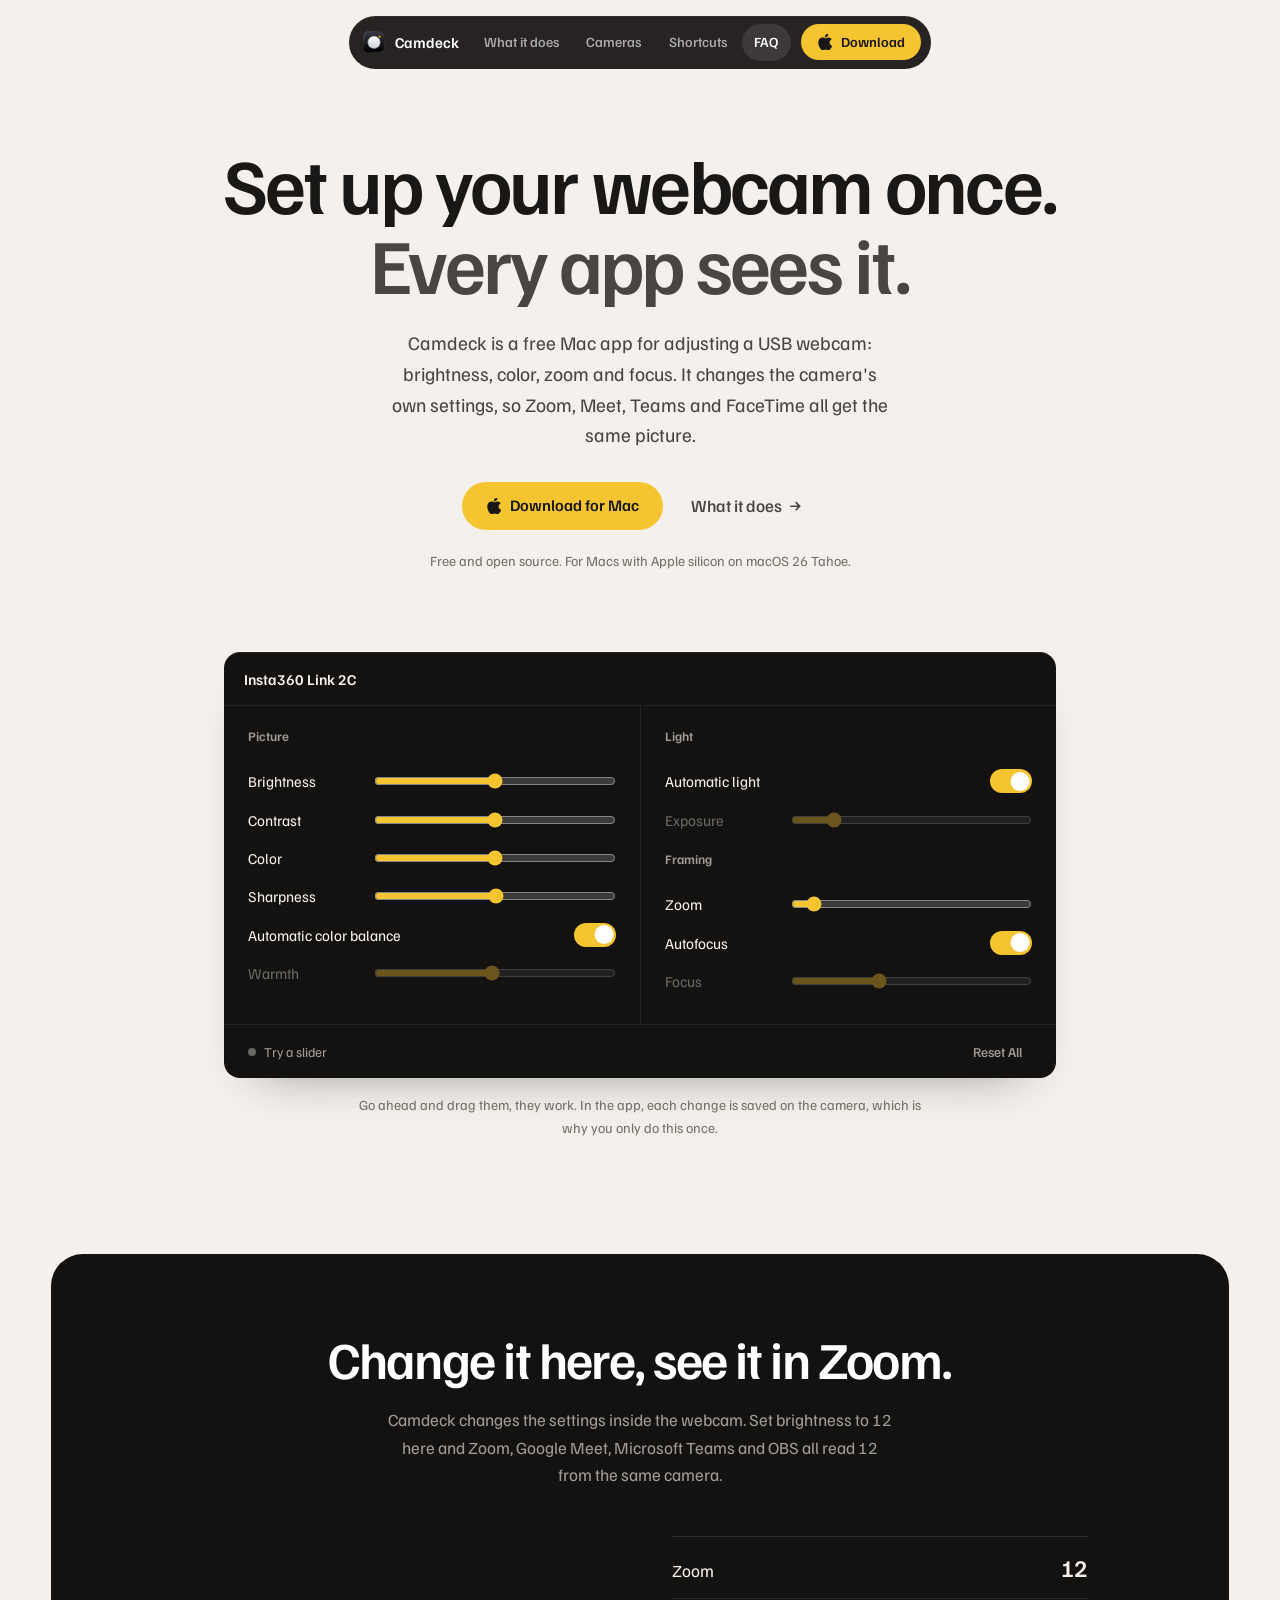
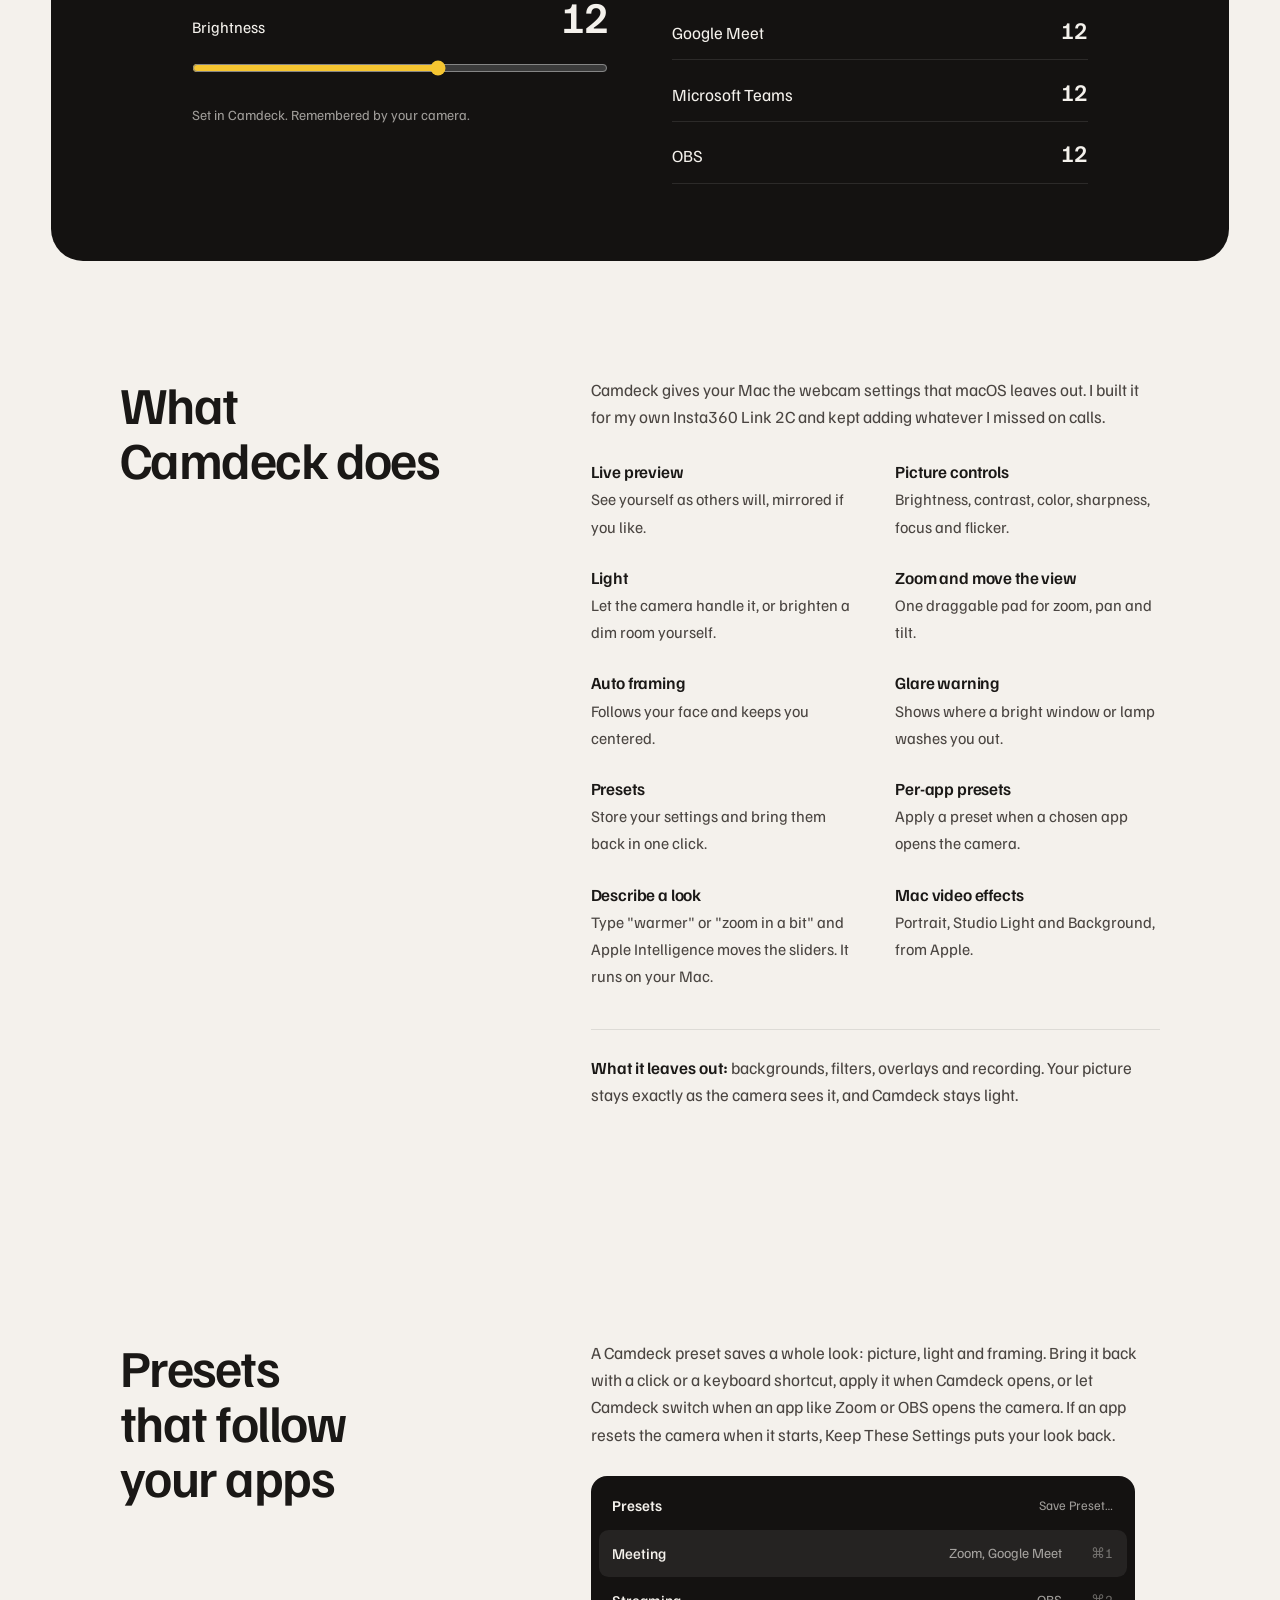
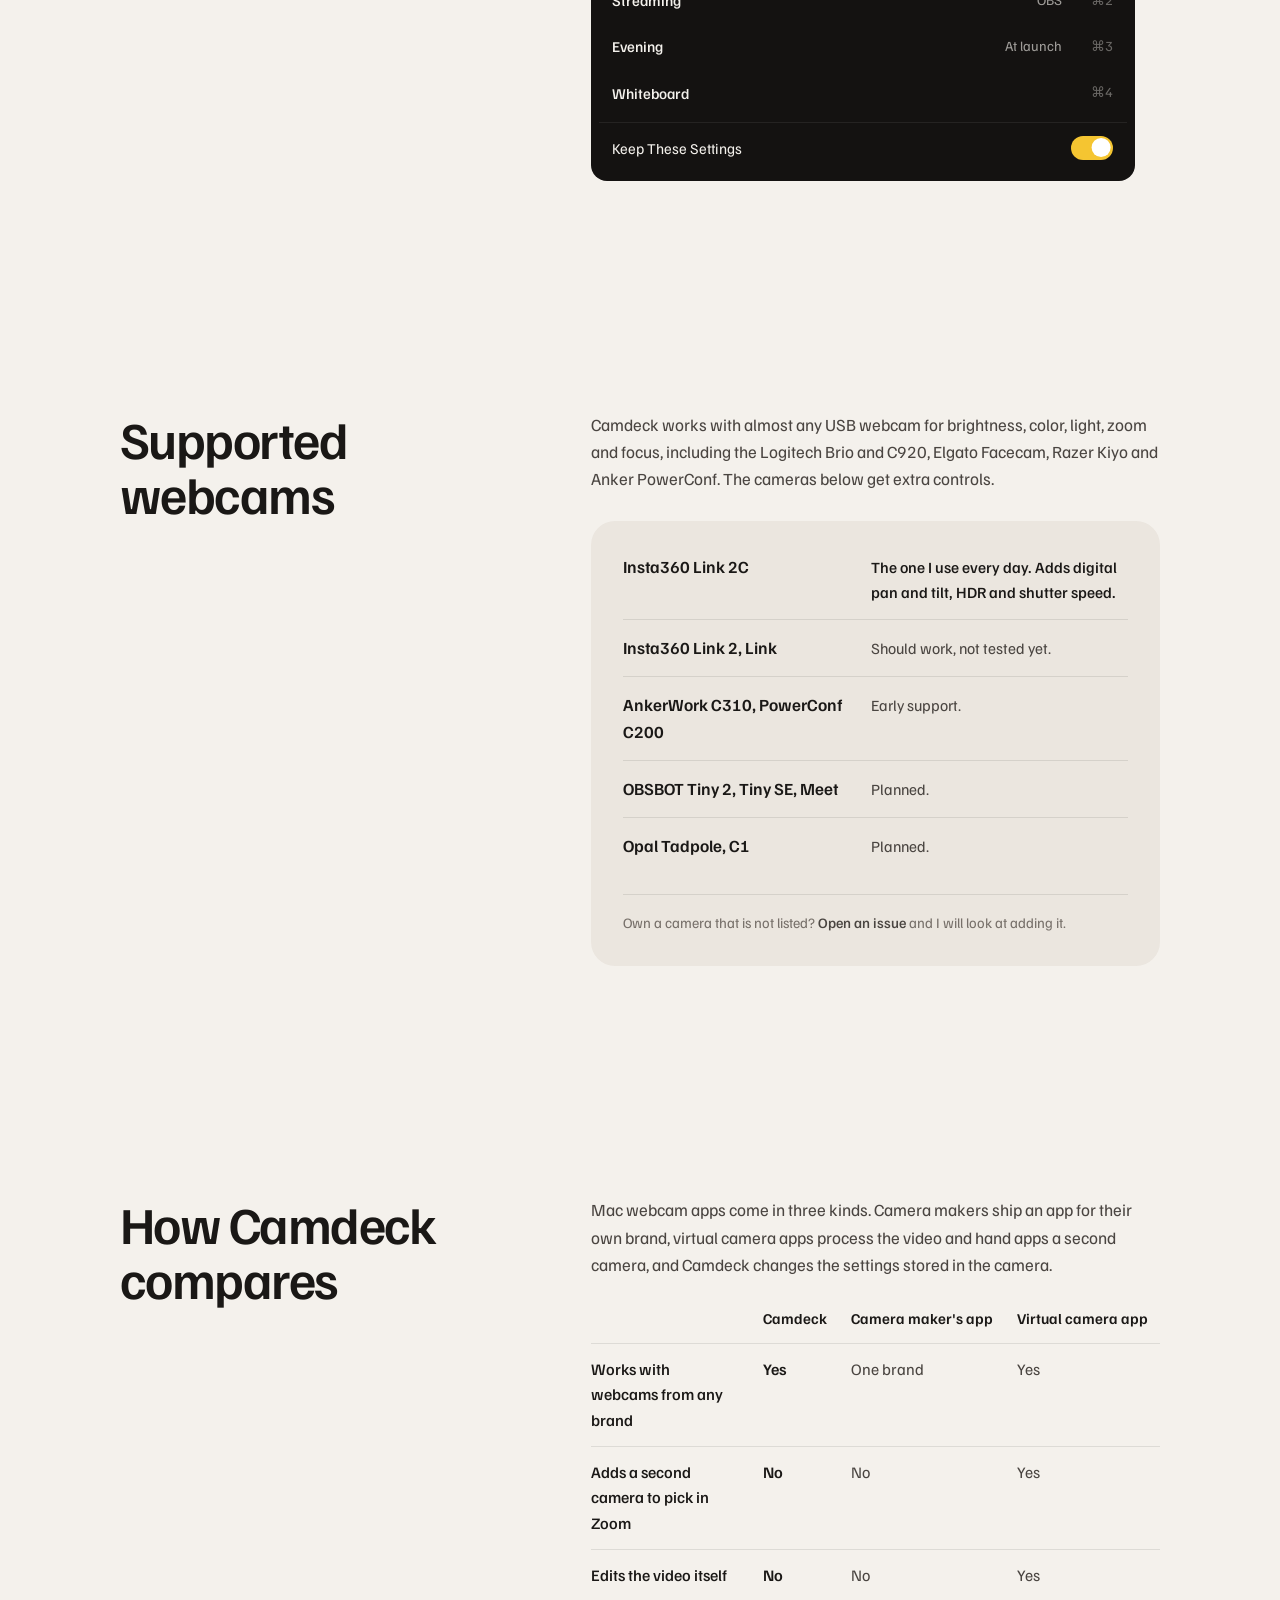
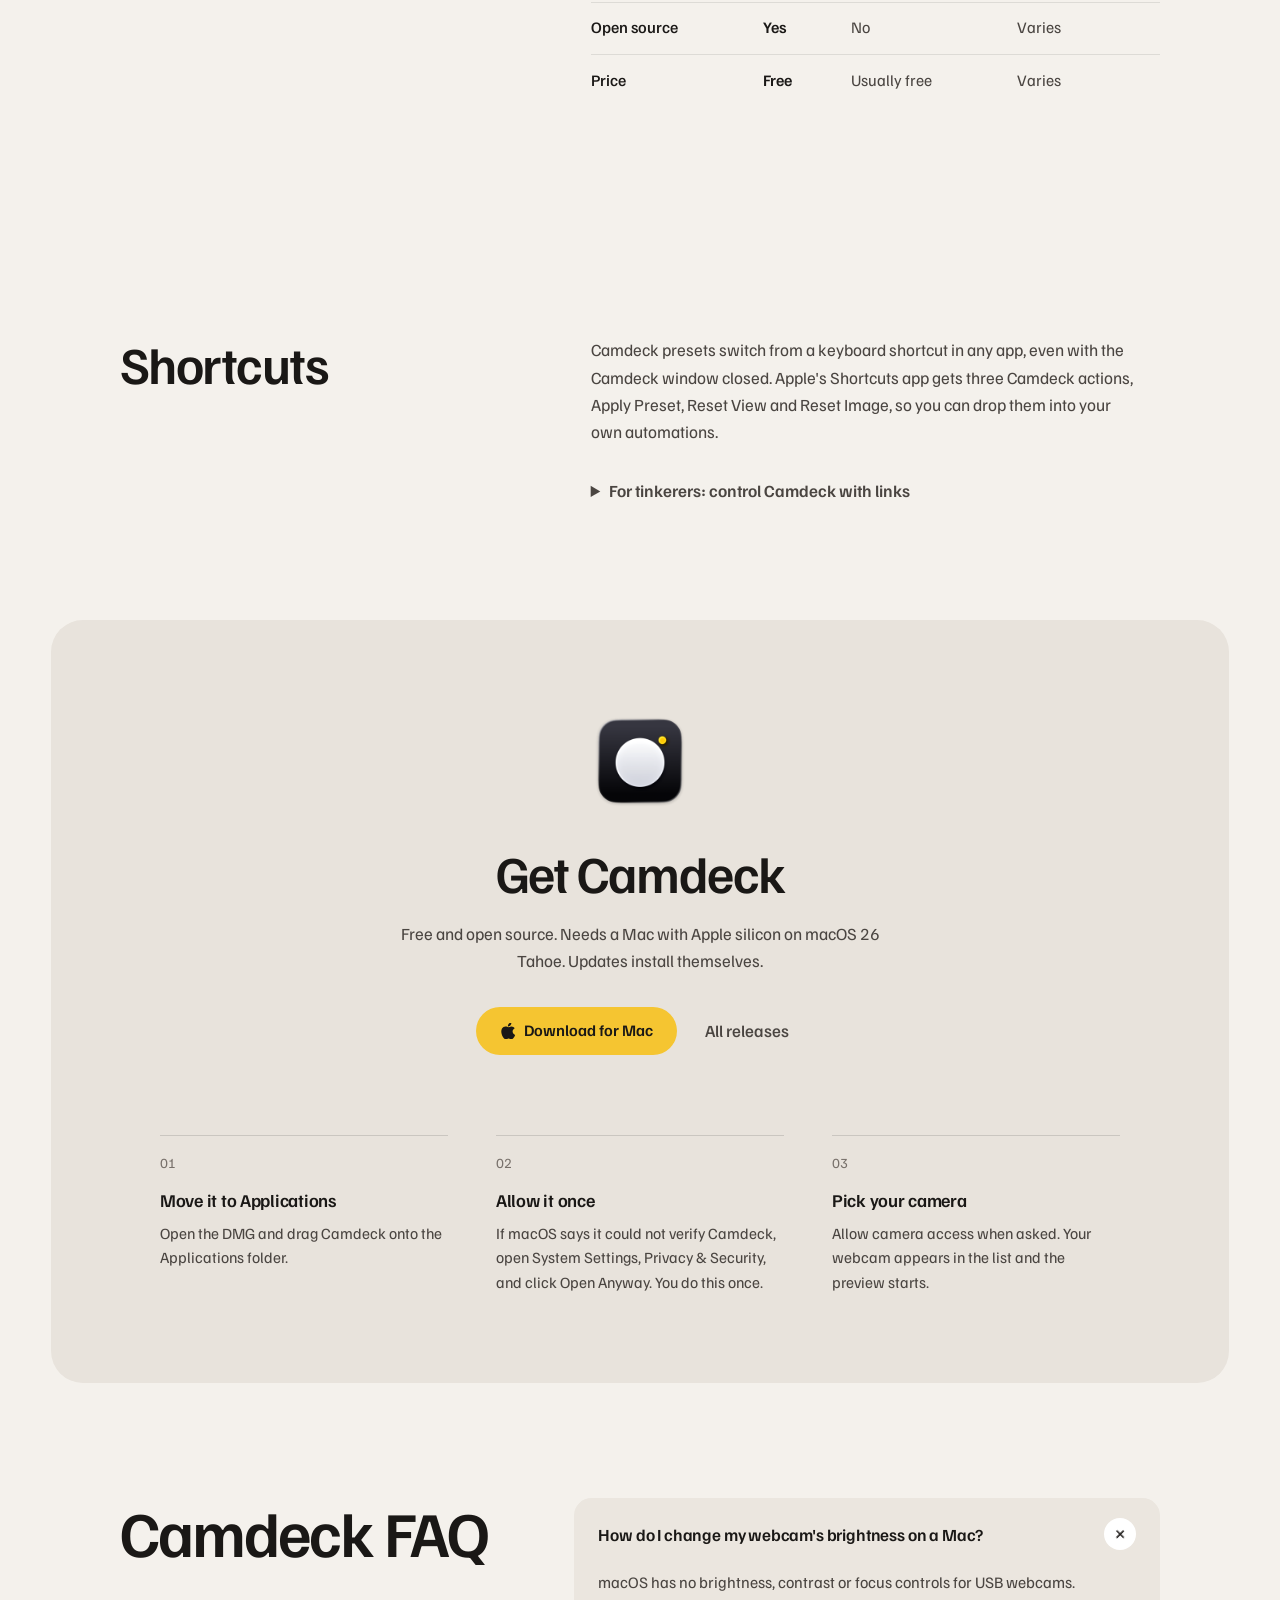
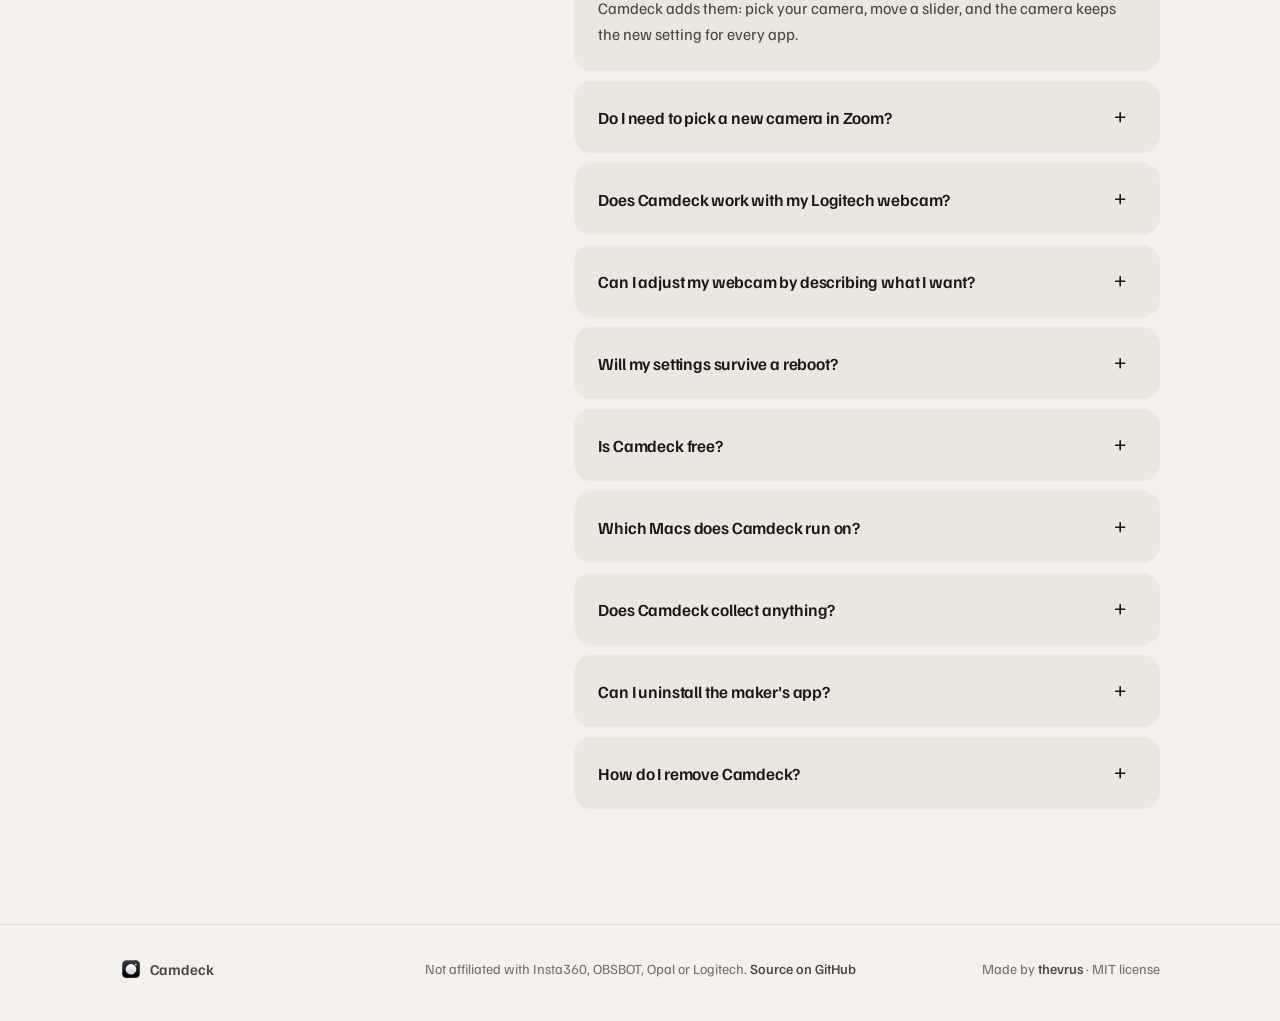
==== commit 947a1da0: "Site: plainer copy, SEO and AI-search pass (definition lede, comparison table, FAQ and SoftwareAppli" ====
--- a/site/index.html
+++ b/site/index.html
@@ -65,7 +65,7 @@
   "mainEntity": [
    {
     "@type": "Question",
-    "name": "For tinkerers: control Camdeck with links</summary>\n        <ul class=\"urls\">\n          <li><code>camdeck://preset/Meeting</code><span>Apply a preset by name, or by number: <code>preset/2</code></span></li>\n          <li><code>camdeck://reset-view</code><span>Center the view and zoom out</span></li>\n          <li><code>camdeck://reset-image</code><span>Picture and light back to defaults</span></li>\n          <li><code>camdeck://reset</code><span>Reset everything. Presets are kept</span></li>\n          <li><code>camdeck://lock/on</code><span>Turn Keep These Settings on. <code>lock/off</code> turns it off</span></li>\n          <li><code>camdeck://camera/Name</code><span>Switch to a camera by name</span></li>\n        </ul>\n        <div class=\"cmd\">\n          <code>open -g \"camdeck://preset/Meeting\"</code>\n          <button class=\"cp\" type=\"button\" data-copy='open -g \"camdeck://preset/Meeting\"' aria-label=\"Copy the Terminal command\">Copy</button>\n        </div>\n      </details>\n    </div>\n  </div>\n</section>\n\n<div class=\"get\" id=\"get\">\n  <section class=\"get-in\" aria-labelledby=\"get-h\">\n    <img class=\"icon\" src=\"icon.png\" alt=\"\" width=\"104\" height=\"104\">\n    <h2 id=\"get-h\">Get Camdeck</h2>\n    <p class=\"sub\">Free and open source. Needs a Mac with Apple silicon on macOS 26 Tahoe. Updates install themselves.</p>\n    <div class=\"actions\">\n      <a class=\"btn\" href=\"https://github.com/thevrus/camdeck/releases/latest/download/Camdeck.dmg\">\n        <svg viewBox=\"0 0 16 16\" fill=\"currentColor\" aria-hidden=\"true\"><path d=\"M12.6 8.5c0-1.5.8-2.5 2.1-3.3-.8-1.1-1.9-1.7-3.2-1.8-1.3-.1-2.6.8-3.2.8-.7 0-1.7-.8-2.8-.7-1.4 0-2.7.8-3.5 2.1-1.5 2.6-.4 6.5 1.1 8.6.7 1 1.6 2.2 2.7 2.1 1.1 0 1.5-.7 2.8-.7s1.7.7 2.8.7c1.2 0 1.9-1 2.6-2.1.5-.7.9-1.5 1.1-2.3-1.5-.6-2.5-1.9-2.5-3.4zM10.5 2.2c.6-.7 1-1.7.9-2.7-.9 0-2 .6-2.6 1.3-.6.7-1 1.6-.9 2.6 1 .1 2-.5 2.6-1.2z\"/></svg>\n        Download for Mac\n      </a>\n      <a class=\"link\" href=\"https://github.com/thevrus/camdeck/releases\">All releases</a>\n    </div>\n    <ol class=\"steps\">\n      <li><h3>Move it to Applications</h3><p>Open the DMG and drag Camdeck onto the Applications folder.</p></li>\n      <li><h3>Allow it once</h3><p>If macOS says it could not verify Camdeck, open System Settings, Privacy & Security, and click Open Anyway. You do this once.</p></li>\n      <li><h3>Pick your camera</h3><p>Allow camera access when asked. Your webcam appears in the list and the preview starts.</p></li>\n    </ol>\n    <!-- Homebrew: enable once thevrus/homebrew-tap exists.\n    <div class=\"cmd\" style=\"margin-inline:auto\">\n      <code id=\"brew\">brew install --cask thevrus/tap/camdeck</code>\n      <button class=\"cp\" type=\"button\" data-copy=\"brew install --cask thevrus/tap/camdeck\" aria-label=\"Copy the Homebrew command\">Copy</button>\n    </div>\n    -->\n  </section>\n</div>\n\n<section id=\"faq\">\n  <div class=\"wrap faq\">\n    <h2>Camdeck FAQ</h2>\n    <div class=\"qs\">\n      <details name=\"faq\" open>\n        <summary>How do I change my webcam's brightness on a Mac?",
+    "name": "How do I change my webcam's brightness on a Mac?",
     "acceptedAnswer": {
      "@type": "Answer",
      "text": "macOS has no brightness, contrast or focus controls for USB webcams. Camdeck adds them: pick your camera, move a slider, and the camera keeps the new setting for every app."
@@ -217,14 +217,13 @@
 .link:hover { color: var(--ink); background: var(--card); }
 .link:active { background: var(--island); }
 .link svg { width: 0.9rem; height: 0.9rem; }
-.actions { display: flex; flex-wrap: wrap; justify-content: center; align-items: center; gap: 0.75rem; }
+.actions { display: flex; flex-wrap: wrap; justify-content: center; align-items: center; gap: 0.75rem; margin-top: 2rem; }
 
 /* ---------- hero ---------- */
 .hero { padding-top: clamp(7rem, 16vh, 10rem); text-align: center; }
 .hero h1 { font-size: clamp(2.75rem, 7.2vw, 4.875rem); line-height: 1.02; letter-spacing: -0.035em; max-width: 24ch; margin-inline: auto; }
 .hero h1 span { display: block; color: var(--ink-2); }
 .hero .lede { margin: 1.5rem auto 0; max-width: 34rem; font-size: clamp(1.0625rem, 1.5vw, 1.25rem); line-height: 1.6; color: var(--ink-2); text-wrap: pretty; }
-.hero .actions { margin-top: 2rem; }
 .fine { margin-top: 1.25rem; font-size: 0.875rem; color: var(--ink-3); }
 
 /* ---------- the inspector (working) ---------- */
@@ -234,7 +233,7 @@
   box-shadow: 0 0 0 1px rgba(255,255,255,0.07), 0 1px 0 rgba(255,255,255,0.08) inset, 0 24px 48px -36px rgba(26,24,22,0.6);
   font-size: 0.9375rem; overflow: hidden;
 }
-.insp-top { display: flex; align-items: center; gap: 0.75rem; padding: 0.9rem 1.25rem; border-bottom: 1px solid rgba(255,255,255,0.07); }
+.insp-top { padding: 0.9rem 1.25rem; border-bottom: 1px solid rgba(255,255,255,0.07); }
 .insp-top .t { font-weight: 600; }
 .insp-body { display: grid; }
 @media (min-width: 48rem) { .insp-body { grid-template-columns: 1fr 1fr; } .insp-body > .col + .col { border-left: 1px solid rgba(255,255,255,0.07); } }
@@ -341,7 +340,6 @@
 .get-in { background: var(--island); border-radius: 2rem; padding: clamp(3rem, 7vw, 6rem) clamp(1.25rem, 5vw, 4rem); text-align: center; }
 .get-in .icon { width: 6.5rem; height: 6.5rem; margin: 0 auto 2rem; }
 .get-in .sub { margin-inline: auto; }
-.get-in .actions { margin-top: 2rem; }
 .steps { display: grid; gap: 2rem; margin: clamp(3rem, 7vw, 5rem) auto 0; padding: 0; max-width: 60rem; text-align: left; counter-reset: s; }
 @media (min-width: 50rem) { .steps { grid-template-columns: repeat(3, 1fr); gap: 3rem; } }
 .steps li { list-style: none; counter-increment: s; padding-top: 1rem; border-top: 1px solid rgba(26,24,22,0.14); }
@@ -378,6 +376,10 @@
 </style>
 </head>
 <body>
+<svg width="0" height="0" style="position:absolute" aria-hidden="true">
+  <symbol id="i-apple" viewBox="0 0 16 16"><path fill="currentColor" d="M12.6 8.5c0-1.5.8-2.5 2.1-3.3-.8-1.1-1.9-1.7-3.2-1.8-1.3-.1-2.6.8-3.2.8-.7 0-1.7-.8-2.8-.7-1.4 0-2.7.8-3.5 2.1-1.5 2.6-.4 6.5 1.1 8.6.7 1 1.6 2.2 2.7 2.1 1.1 0 1.5-.7 2.8-.7s1.7.7 2.8.7c1.2 0 1.9-1 2.6-2.1.5-.7.9-1.5 1.1-2.3-1.5-.6-2.5-1.9-2.5-3.4zM10.5 2.2c.6-.7 1-1.7.9-2.7-.9 0-2 .6-2.6 1.3-.6.7-1 1.6-.9 2.6 1 .1 2-.5 2.6-1.2z"/></symbol>
+  <symbol id="i-plus" viewBox="0 0 16 16"><path d="M8 3v10M3 8h10" fill="none" stroke="currentColor" stroke-width="1.8" stroke-linecap="round"/></symbol>
+</svg>
 
 <div class="nav-wrap">
   <nav class="nav" aria-label="Main">
@@ -389,7 +391,7 @@
       <a href="#faq">FAQ</a>
     </div>
     <a class="btn" href="https://github.com/thevrus/camdeck/releases/latest/download/Camdeck.dmg">
-      <svg viewBox="0 0 16 16" fill="currentColor" aria-hidden="true"><path d="M12.6 8.5c0-1.5.8-2.5 2.1-3.3-.8-1.1-1.9-1.7-3.2-1.8-1.3-.1-2.6.8-3.2.8-.7 0-1.7-.8-2.8-.7-1.4 0-2.7.8-3.5 2.1-1.5 2.6-.4 6.5 1.1 8.6.7 1 1.6 2.2 2.7 2.1 1.1 0 1.5-.7 2.8-.7s1.7.7 2.8.7c1.2 0 1.9-1 2.6-2.1.5-.7.9-1.5 1.1-2.3-1.5-.6-2.5-1.9-2.5-3.4zM10.5 2.2c.6-.7 1-1.7.9-2.7-.9 0-2 .6-2.6 1.3-.6.7-1 1.6-.9 2.6 1 .1 2-.5 2.6-1.2z"/></svg>
+      <svg aria-hidden="true"><use href="#i-apple"/></svg>
       Download
     </a>
   </nav>
@@ -401,7 +403,7 @@
   <p class="lede">Camdeck is a free Mac app for adjusting a USB webcam: brightness, color, zoom and focus. It changes the camera's own settings, so Zoom, Meet, Teams and FaceTime all get the same picture.</p>
   <div class="actions">
     <a class="btn" href="https://github.com/thevrus/camdeck/releases/latest/download/Camdeck.dmg">
-      <svg viewBox="0 0 16 16" fill="currentColor" aria-hidden="true"><path d="M12.6 8.5c0-1.5.8-2.5 2.1-3.3-.8-1.1-1.9-1.7-3.2-1.8-1.3-.1-2.6.8-3.2.8-.7 0-1.7-.8-2.8-.7-1.4 0-2.7.8-3.5 2.1-1.5 2.6-.4 6.5 1.1 8.6.7 1 1.6 2.2 2.7 2.1 1.1 0 1.5-.7 2.8-.7s1.7.7 2.8.7c1.2 0 1.9-1 2.6-2.1.5-.7.9-1.5 1.1-2.3-1.5-.6-2.5-1.9-2.5-3.4zM10.5 2.2c.6-.7 1-1.7.9-2.7-.9 0-2 .6-2.6 1.3-.6.7-1 1.6-.9 2.6 1 .1 2-.5 2.6-1.2z"/></svg>
+      <svg aria-hidden="true"><use href="#i-apple"/></svg>
       Download for Mac
     </a>
     <a class="link" href="#what">What it does <svg viewBox="0 0 16 16" fill="none" stroke="currentColor" stroke-width="1.8" stroke-linecap="round" stroke-linejoin="round" aria-hidden="true"><path d="M3 8h10M9 4l4 4-4 4"/></svg></a>
@@ -437,13 +439,13 @@
       <button class="reset" type="button" id="reset">Reset All</button>
     </div>
   </div>
-  <p class="hint">These are the real Camdeck controls, so go ahead. In the app, every change lands on the camera itself, so you set it once and forget it.</p>
+  <p class="hint">Go ahead and drag them, they work. In the app, each change is saved on the camera, which is why you only do this once.</p>
 </section>
 
 <div class="dark-s">
   <section class="dark-in" id="demo" aria-labelledby="demo-h">
-    <h2 id="demo-h">One setting. Every app.</h2>
-    <p class="sub">Camdeck changes settings inside the webcam, not the video stream. Set brightness to 12 here and Zoom, Google Meet, Microsoft Teams and OBS all read 12 from the same camera.</p>
+    <h2 id="demo-h">Change it here, see it in Zoom.</h2>
+    <p class="sub">Camdeck changes the settings inside the webcam. Set brightness to 12 here and Zoom, Google Meet, Microsoft Teams and OBS all read 12 from the same camera.</p>
     <div class="chain">
       <div class="src">
         <label for="bright">Brightness <output class="num" id="o-main" for="bright">12</output></label>
@@ -464,7 +466,7 @@
   <div class="wrap two">
     <h2>What Camdeck does</h2>
     <div>
-      <p class="lead">Camdeck gives your Mac the webcam settings that macOS leaves out. Each control changes the camera itself, so the result shows up in every app that uses it.</p>
+      <p class="lead">Camdeck gives your Mac the webcam settings that macOS leaves out. I built it for my own Insta360 Link 2C and kept adding whatever I missed on calls.</p>
       <ul class="feat">
         <li><b>Live preview</b><span>See yourself as others will, mirrored if you like.</span></li>
         <li><b>Picture controls</b><span>Brightness, contrast, color, sharpness, focus and flicker.</span></li>
@@ -474,7 +476,7 @@
         <li><b>Glare warning</b><span>Shows where a bright window or lamp washes you out.</span></li>
         <li><b>Presets</b><span>Store your settings and bring them back in one click.</span></li>
         <li><b>Per-app presets</b><span>Apply a preset when a chosen app opens the camera.</span></li>
-        <li><b>Describe a look</b><span>Type "warmer" or "zoom in a bit" and Apple Intelligence sets the controls, on your Mac.</span></li>
+        <li><b>Describe a look</b><span>Type "warmer" or "zoom in a bit" and Apple Intelligence moves the sliders. It runs on your Mac.</span></li>
         <li><b>Mac video effects</b><span>Portrait, Studio Light and Background, from Apple.</span></li>
               </ul>
       <p class="not"><b>What it leaves out:</b> backgrounds, filters, overlays and recording. Your picture stays exactly as the camera sees it, and Camdeck stays light.</p>
@@ -506,13 +508,13 @@
       <p class="lead">Camdeck works with almost any USB webcam for brightness, color, light, zoom and focus, including the Logitech Brio and C920, Elgato Facecam, Razer Kiyo and Anker PowerConf. The cameras below get extra controls.</p>
       <div class="cams">
         <ul>
-          <li><b>Insta360 Link 2C</b><span class="ok">Fully tested. Adds digital pan and tilt, HDR and shutter speed.</span></li>
+          <li><b>Insta360 Link 2C</b><span class="ok">The one I use every day. Adds digital pan and tilt, HDR and shutter speed.</span></li>
           <li><b>Insta360 Link 2, Link</b><span>Should work, not tested yet.</span></li>
           <li><b>AnkerWork C310, PowerConf C200</b><span>Early support.</span></li>
           <li><b>OBSBOT Tiny 2, Tiny SE, Meet</b><span>Planned.</span></li>
           <li><b>Opal Tadpole, C1</b><span>Planned.</span></li>
         </ul>
-        <p class="note">Own a camera that is not listed? <a href="https://github.com/thevrus/camdeck/issues">Open an issue</a> and we will look at adding it.</p>
+        <p class="note">Own a camera that is not listed? <a href="https://github.com/thevrus/camdeck/issues">Open an issue</a> and I will look at adding it.</p>
       </div>
     </div>
   </div>
@@ -543,7 +545,7 @@
   <div class="wrap two">
     <h2>Shortcuts</h2>
     <div>
-      <p class="lead">Camdeck presets switch from a keyboard shortcut in any app, even with the Camdeck window closed. Apple's Shortcuts app gets three Camdeck actions, Apply Preset, Reset View and Reset Image, so you can build them into your own automations.</p>
+      <p class="lead">Camdeck presets switch from a keyboard shortcut in any app, even with the Camdeck window closed. Apple's Shortcuts app gets three Camdeck actions, Apply Preset, Reset View and Reset Image, so you can drop them into your own automations.</p>
       <details class="power">
         <summary>For tinkerers: control Camdeck with links</summary>
         <ul class="urls">
@@ -570,7 +572,7 @@
     <p class="sub">Free and open source. Needs a Mac with Apple silicon on macOS 26 Tahoe. Updates install themselves.</p>
     <div class="actions">
       <a class="btn" href="https://github.com/thevrus/camdeck/releases/latest/download/Camdeck.dmg">
-        <svg viewBox="0 0 16 16" fill="currentColor" aria-hidden="true"><path d="M12.6 8.5c0-1.5.8-2.5 2.1-3.3-.8-1.1-1.9-1.7-3.2-1.8-1.3-.1-2.6.8-3.2.8-.7 0-1.7-.8-2.8-.7-1.4 0-2.7.8-3.5 2.1-1.5 2.6-.4 6.5 1.1 8.6.7 1 1.6 2.2 2.7 2.1 1.1 0 1.5-.7 2.8-.7s1.7.7 2.8.7c1.2 0 1.9-1 2.6-2.1.5-.7.9-1.5 1.1-2.3-1.5-.6-2.5-1.9-2.5-3.4zM10.5 2.2c.6-.7 1-1.7.9-2.7-.9 0-2 .6-2.6 1.3-.6.7-1 1.6-.9 2.6 1 .1 2-.5 2.6-1.2z"/></svg>
+        <svg aria-hidden="true"><use href="#i-apple"/></svg>
         Download for Mac
       </a>
       <a class="link" href="https://github.com/thevrus/camdeck/releases">All releases</a>
@@ -594,43 +596,43 @@
     <h2>Camdeck FAQ</h2>
     <div class="qs">
       <details name="faq" open>
-        <summary>How do I change my webcam's brightness on a Mac?<span class="pm"><svg viewBox="0 0 16 16" fill="none" stroke="currentColor" stroke-width="1.8" stroke-linecap="round" aria-hidden="true"><path d="M8 3v10M3 8h10"/></svg></span></summary>
+        <summary>How do I change my webcam's brightness on a Mac?<span class="pm"><svg aria-hidden="true"><use href="#i-plus"/></svg></span></summary>
         <div class="a">macOS has no brightness, contrast or focus controls for USB webcams. Camdeck adds them: pick your camera, move a slider, and the camera keeps the new setting for every app.</div>
       </details>
       <details name="faq">
-        <summary>Do I need to pick a new camera in Zoom?<span class="pm"><svg viewBox="0 0 16 16" fill="none" stroke="currentColor" stroke-width="1.8" stroke-linecap="round" aria-hidden="true"><path d="M8 3v10M3 8h10"/></svg></span></summary>
+        <summary>Do I need to pick a new camera in Zoom?<span class="pm"><svg aria-hidden="true"><use href="#i-plus"/></svg></span></summary>
         <div class="a">No. Camdeck adjusts the camera you already use, so Zoom and every other app keep using it as before. There is nothing to switch and no added delay.</div>
       </details>
       <details name="faq">
-        <summary>Does Camdeck work with my Logitech webcam?<span class="pm"><svg viewBox="0 0 16 16" fill="none" stroke="currentColor" stroke-width="1.8" stroke-linecap="round" aria-hidden="true"><path d="M8 3v10M3 8h10"/></svg></span></summary>
+        <summary>Does Camdeck work with my Logitech webcam?<span class="pm"><svg aria-hidden="true"><use href="#i-plus"/></svg></span></summary>
         <div class="a">Most likely. Camdeck handles brightness, color, light, zoom and focus on nearly any USB webcam, including the Logitech Brio and C920. Insta360 cameras get extras such as pan and tilt.</div>
       </details>
       <details name="faq">
-        <summary>Can I adjust my webcam by describing what I want?<span class="pm"><svg viewBox="0 0 16 16" fill="none" stroke="currentColor" stroke-width="1.8" stroke-linecap="round" aria-hidden="true"><path d="M8 3v10M3 8h10"/></svg></span></summary>
+        <summary>Can I adjust my webcam by describing what I want?<span class="pm"><svg aria-hidden="true"><use href="#i-plus"/></svg></span></summary>
         <div class="a">Yes. In Camdeck, press ⌘L and type something like "warmer", "zoom in" or "black and white". Apple Intelligence works out the settings on your Mac, so the request never leaves it. This needs a Mac with Apple Intelligence turned on.</div>
       </details>
       <details name="faq">
-        <summary>Will my settings survive a reboot?<span class="pm"><svg viewBox="0 0 16 16" fill="none" stroke="currentColor" stroke-width="1.8" stroke-linecap="round" aria-hidden="true"><path d="M8 3v10M3 8h10"/></svg></span></summary>
+        <summary>Will my settings survive a reboot?<span class="pm"><svg aria-hidden="true"><use href="#i-plus"/></svg></span></summary>
         <div class="a">Most cameras keep their settings on the device. For the ones that do not, mark a preset Apply at Launch, or turn on Keep These Settings and Camdeck restores them whenever an app opens the camera.</div>
       </details>
       <details name="faq">
-        <summary>Is Camdeck free?<span class="pm"><svg viewBox="0 0 16 16" fill="none" stroke="currentColor" stroke-width="1.8" stroke-linecap="round" aria-hidden="true"><path d="M8 3v10M3 8h10"/></svg></span></summary>
+        <summary>Is Camdeck free?<span class="pm"><svg aria-hidden="true"><use href="#i-plus"/></svg></span></summary>
         <div class="a">Yes. Camdeck is free and open source under the MIT license. There is no account, no ads and nothing to buy.</div>
       </details>
       <details name="faq">
-        <summary>Which Macs does Camdeck run on?<span class="pm"><svg viewBox="0 0 16 16" fill="none" stroke="currentColor" stroke-width="1.8" stroke-linecap="round" aria-hidden="true"><path d="M8 3v10M3 8h10"/></svg></span></summary>
+        <summary>Which Macs does Camdeck run on?<span class="pm"><svg aria-hidden="true"><use href="#i-plus"/></svg></span></summary>
         <div class="a">Camdeck needs a Mac with Apple silicon (M1 or later) running macOS 26 Tahoe. Intel Macs are not supported.</div>
       </details>
       <details name="faq">
-        <summary>Does Camdeck collect anything?<span class="pm"><svg viewBox="0 0 16 16" fill="none" stroke="currentColor" stroke-width="1.8" stroke-linecap="round" aria-hidden="true"><path d="M8 3v10M3 8h10"/></svg></span></summary>
+        <summary>Does Camdeck collect anything?<span class="pm"><svg aria-hidden="true"><use href="#i-plus"/></svg></span></summary>
         <div class="a">No. Camdeck has no account and no tracking. It only goes online to check GitHub for updates.</div>
       </details>
       <details name="faq">
-        <summary>Can I uninstall the maker's app?<span class="pm"><svg viewBox="0 0 16 16" fill="none" stroke="currentColor" stroke-width="1.8" stroke-linecap="round" aria-hidden="true"><path d="M8 3v10M3 8h10"/></svg></span></summary>
+        <summary>Can I uninstall the maker's app?<span class="pm"><svg aria-hidden="true"><use href="#i-plus"/></svg></span></summary>
         <div class="a">Usually, yes. Insta360, OBSBOT and Opal each ship a control app for their own cameras. Camdeck covers the same controls for supported cameras, plus the basics for every other webcam.</div>
       </details>
       <details name="faq">
-        <summary>How do I remove Camdeck?<span class="pm"><svg viewBox="0 0 16 16" fill="none" stroke="currentColor" stroke-width="1.8" stroke-linecap="round" aria-hidden="true"><path d="M8 3v10M3 8h10"/></svg></span></summary>
+        <summary>How do I remove Camdeck?<span class="pm"><svg aria-hidden="true"><use href="#i-plus"/></svg></span></summary>
         <div class="a">Quit Camdeck and drag it to the Trash. It installs no drivers or helpers, so there is nothing else to clean up.</div>
       </details>
     </div>
@@ -667,12 +669,9 @@
   });
   function setToggle(t, on, quiet) {
     t.setAttribute("aria-checked", String(on));
-    (t.dataset.gates || "").split(" ").forEach(function (id) {
-      if (!id) return;
-      var r = document.getElementById(id);
-      r.parentNode.classList.toggle("off", on);
-      r.tabIndex = on ? -1 : 0;
-    });
+    var r = document.getElementById(t.dataset.gates);
+    r.parentNode.classList.toggle("off", on);
+    r.tabIndex = on ? -1 : 0;
     if (!quiet) wrote(document.getElementById(t.getAttribute("aria-labelledby")).textContent.toLowerCase(), on ? "on" : "off");
   }
   var toggles = insp.querySelectorAll(".toggle");
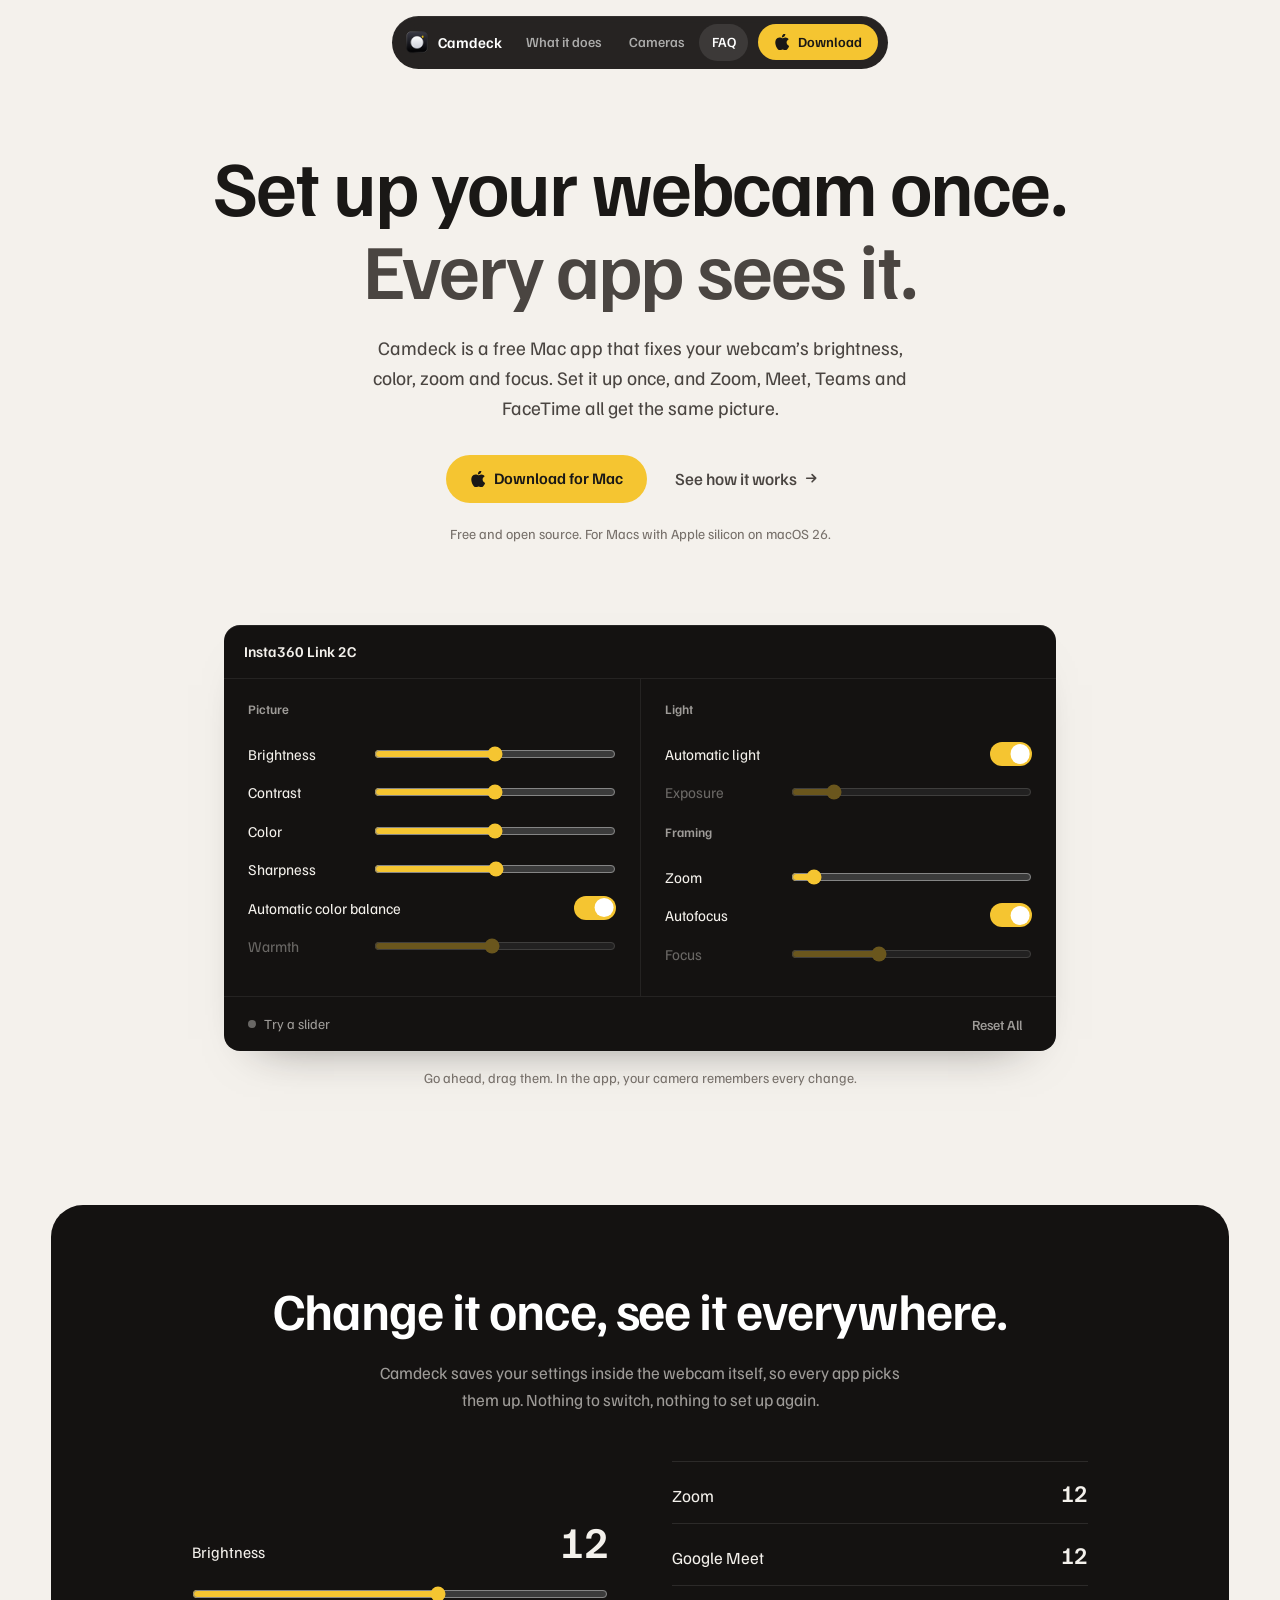
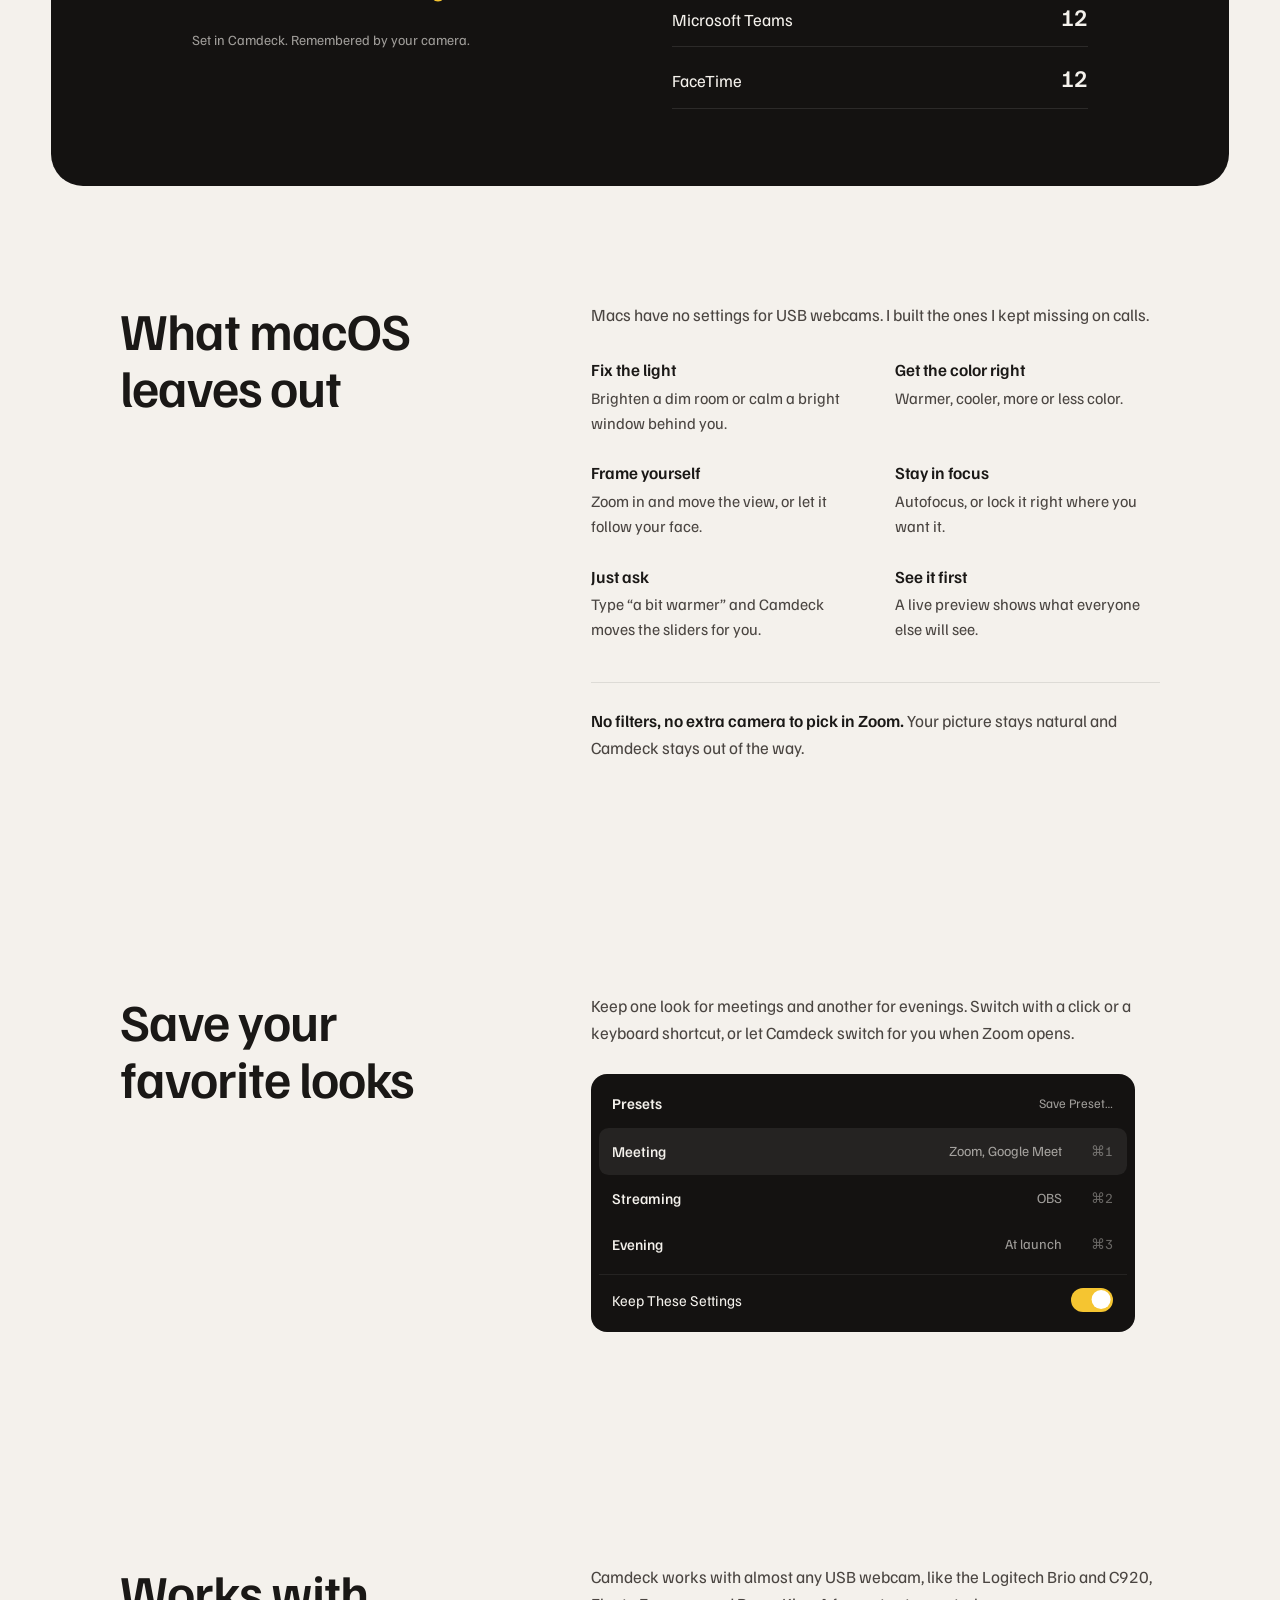
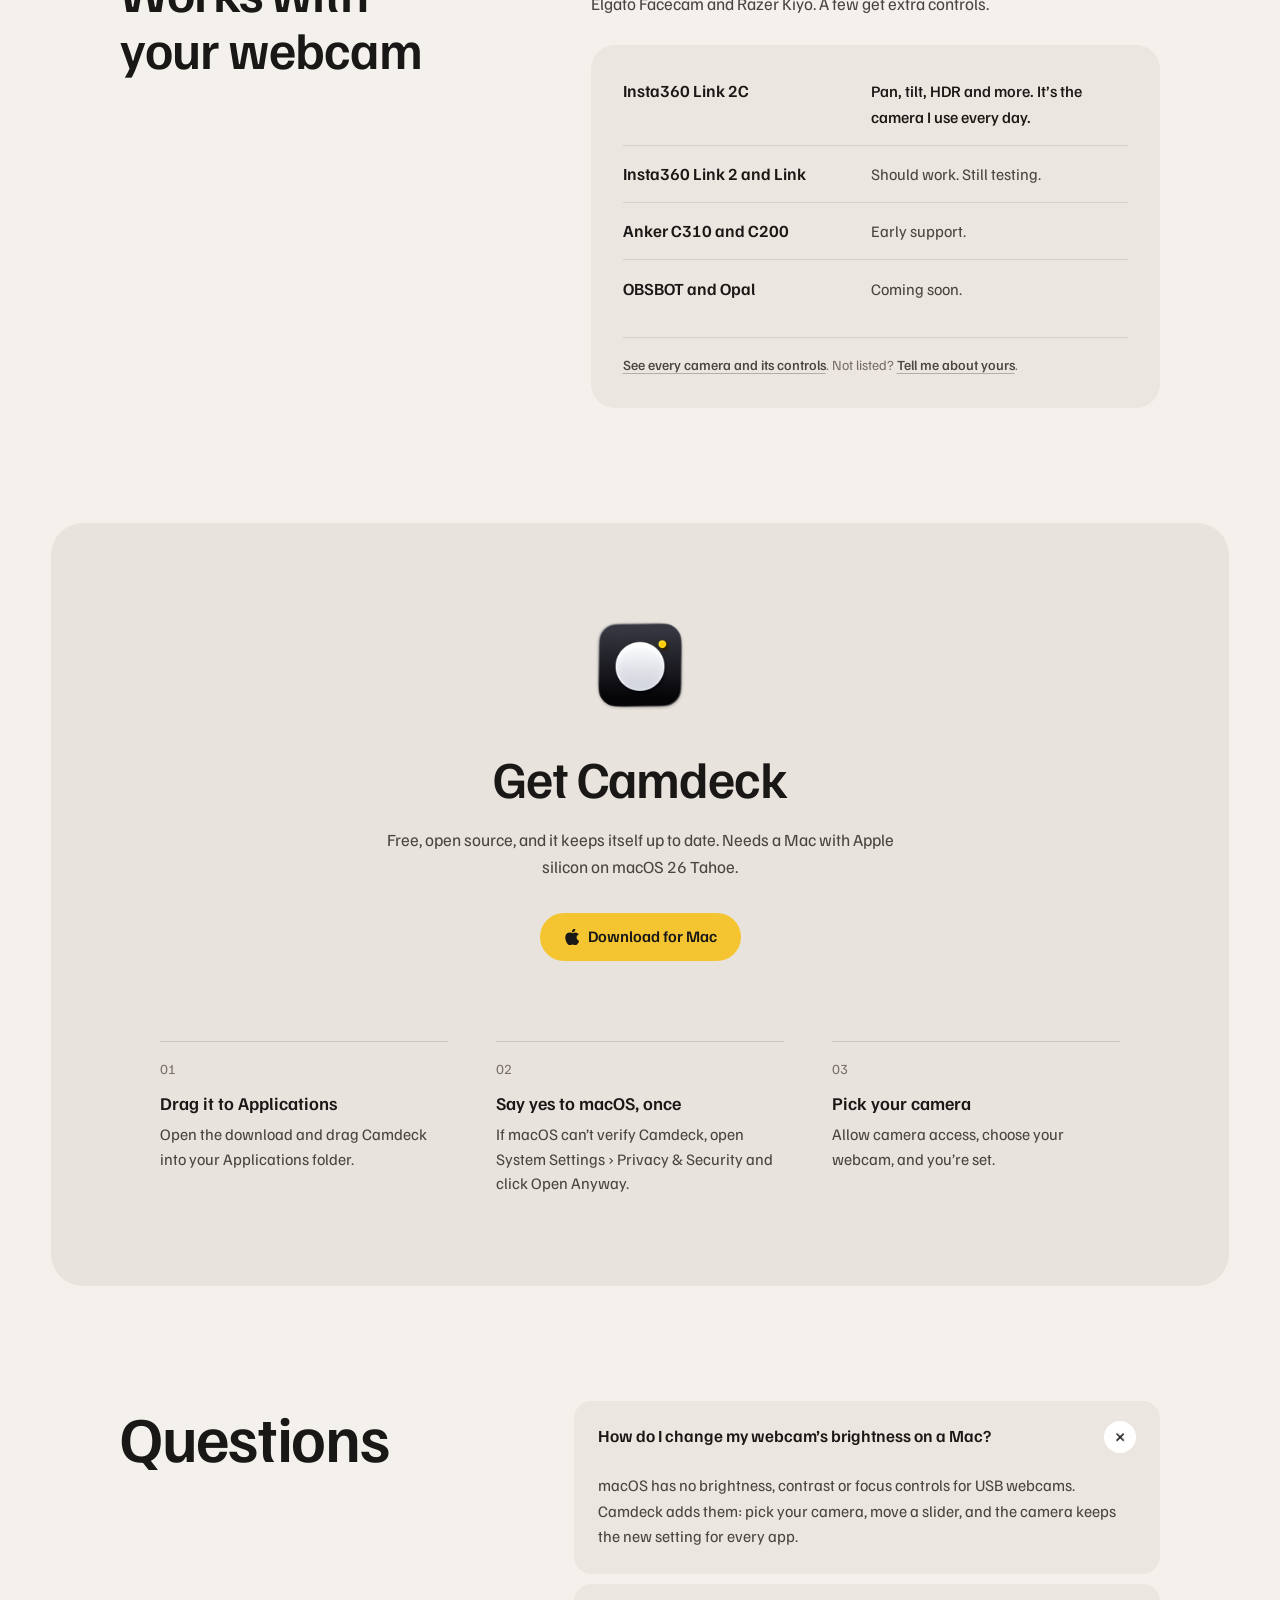
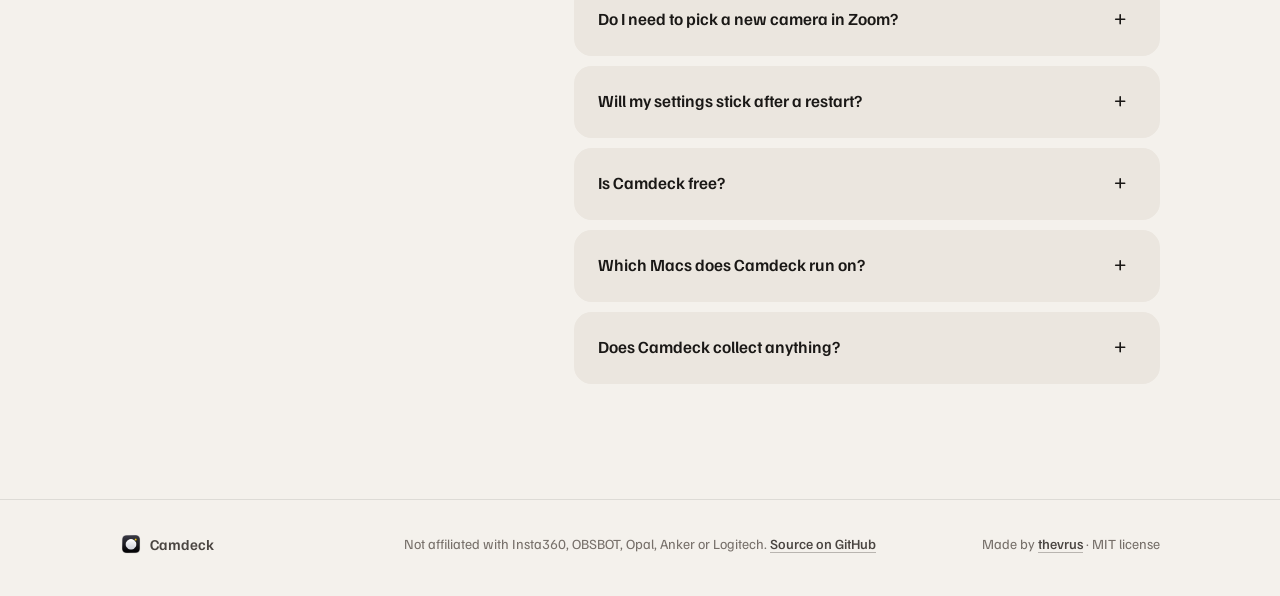
==== commit 5dcf2d33: "Landing page: friendlier copy, type scale, cameras page - Rewrite the landing page in plain words an" ====
--- a/site/index.html
+++ b/site/index.html
@@ -65,7 +65,7 @@
   "mainEntity": [
    {
     "@type": "Question",
-    "name": "How do I change my webcam's brightness on a Mac?",
+    "name": "How do I change my webcam’s brightness on a Mac?",
     "acceptedAnswer": {
      "@type": "Answer",
      "text": "macOS has no brightness, contrast or focus controls for USB webcams. Camdeck adds them: pick your camera, move a slider, and the camera keeps the new setting for every app."
@@ -76,31 +76,15 @@
     "name": "Do I need to pick a new camera in Zoom?",
     "acceptedAnswer": {
      "@type": "Answer",
-     "text": "No. Camdeck adjusts the camera you already use, so Zoom and every other app keep using it as before. There is nothing to switch and no added delay."
+     "text": "No. Camdeck adjusts the camera you already use, so Zoom and every other app keep using it as before. There’s nothing to switch and no added delay."
     }
    },
    {
     "@type": "Question",
-    "name": "Does Camdeck work with my Logitech webcam?",
+    "name": "Will my settings stick after a restart?",
     "acceptedAnswer": {
      "@type": "Answer",
-     "text": "Most likely. Camdeck handles brightness, color, light, zoom and focus on nearly any USB webcam, including the Logitech Brio and C920. Insta360 cameras get extras such as pan and tilt."
-    }
-   },
-   {
-    "@type": "Question",
-    "name": "Can I adjust my webcam by describing what I want?",
-    "acceptedAnswer": {
-     "@type": "Answer",
-     "text": "Yes. In Camdeck, press ⌘L and type something like \"warmer\", \"zoom in\" or \"black and white\". Apple Intelligence works out the settings on your Mac, so the request never leaves it. This needs a Mac with Apple Intelligence turned on."
-    }
-   },
-   {
-    "@type": "Question",
-    "name": "Will my settings survive a reboot?",
-    "acceptedAnswer": {
-     "@type": "Answer",
-     "text": "Most cameras keep their settings on the device. For the ones that do not, mark a preset Apply at Launch, or turn on Keep These Settings and Camdeck restores them whenever an app opens the camera."
+     "text": "Most cameras remember their settings on their own. If yours forgets, turn on Keep These Settings and Camdeck puts them back whenever an app opens the camera."
     }
    },
    {
@@ -108,7 +92,7 @@
     "name": "Is Camdeck free?",
     "acceptedAnswer": {
      "@type": "Answer",
-     "text": "Yes. Camdeck is free and open source under the MIT license. There is no account, no ads and nothing to buy."
+     "text": "Yes. Camdeck is free and open source. There’s no account, no ads and nothing to buy."
     }
    },
    {
@@ -116,7 +100,7 @@
     "name": "Which Macs does Camdeck run on?",
     "acceptedAnswer": {
      "@type": "Answer",
-     "text": "Camdeck needs a Mac with Apple silicon (M1 or later) running macOS 26 Tahoe. Intel Macs are not supported."
+     "text": "Any Mac with Apple silicon (M1 or later) running macOS 26 Tahoe. Intel Macs aren’t supported."
     }
    },
    {
@@ -124,114 +108,28 @@
     "name": "Does Camdeck collect anything?",
     "acceptedAnswer": {
      "@type": "Answer",
-     "text": "No. Camdeck has no account and no tracking. It only goes online to check GitHub for updates."
-    }
-   },
-   {
-    "@type": "Question",
-    "name": "Can I uninstall the maker's app?",
-    "acceptedAnswer": {
-     "@type": "Answer",
-     "text": "Usually, yes. Insta360, OBSBOT and Opal each ship a control app for their own cameras. Camdeck covers the same controls for supported cameras, plus the basics for every other webcam."
-    }
-   },
-   {
-    "@type": "Question",
-    "name": "How do I remove Camdeck?",
-    "acceptedAnswer": {
-     "@type": "Answer",
-     "text": "Quit Camdeck and drag it to the Trash. It installs no drivers or helpers, so there is nothing else to clean up."
+     "text": "No. There’s no account and no tracking. Camdeck only goes online to check for updates."
     }
    }
   ]
  }
 ]
 </script>
+<link rel="stylesheet" href="base.css">
 <style>
-:root {
-  --bg: #f4f1ec;
-  --card: #ebe6df;
-  --island: #e8e3dc;
-  --ink: #1a1816;
-  --ink-2: #4a4541;
-  --ink-3: #77706a;
-  --line: rgba(26, 24, 22, 0.1);
-  --dark: #141211;
-  --on-dark: #f4f1ec;
-  --on-dark-2: rgba(244, 241, 236, 0.62);
-  --on-dark-3: rgba(244, 241, 236, 0.38);
-  --accent: #f5c531;
-  --accent-hover: #ffd34d;
-  --accent-down: #e6b625;
-  --sans: "Familjen Grotesk", ui-sans-serif, system-ui, -apple-system, "Helvetica Neue", Arial, sans-serif;
-  --mono: ui-monospace, SFMono-Regular, Menlo, Consolas, monospace;
-  --gutter: clamp(1rem, 4vw, 2.5rem);
-  --max: 70rem;
-}
-* { box-sizing: border-box; }
-html { -webkit-text-size-adjust: 100%; scroll-behavior: smooth; scroll-padding-top: 6rem; }
-@media (prefers-reduced-motion: reduce) { html { scroll-behavior: auto; } }
-body {
-  margin: 0; background: var(--bg); color: var(--ink);
-  font: 400 1.0625rem/1.6 var(--sans);
-  -webkit-font-smoothing: antialiased; -moz-osx-font-smoothing: grayscale;
-}
-::selection { background: var(--accent); color: var(--ink); }
-a { color: inherit; text-decoration: none; }
-:focus-visible { outline: 2px solid var(--ink); outline-offset: 3px; border-radius: 6px; }
-.nav :focus-visible, .insp :focus-visible, .dark-in :focus-visible, .plist :focus-visible, .cmd :focus-visible { outline-color: var(--accent); }
-code { font-family: var(--mono); font-size: 0.92em; }
-img, svg { display: block; }
-h1, h2, h3, p { margin: 0; }
-h1, h2, h3 { font-weight: 600; letter-spacing: -0.03em; text-wrap: balance; }
-.wrap { max-width: var(--max); margin: 0 auto; padding-inline: var(--gutter); }
-section { padding-block: clamp(4.5rem, 9vw, 7.5rem); }
-h2 { font-size: clamp(2rem, 4.2vw, 3.25rem); line-height: 1.06; }
-.sub { margin-top: 1.25rem; font-size: clamp(1.0625rem, 1.3vw, 1.125rem); color: var(--ink-2); max-width: 32rem; text-wrap: pretty; }
-.num { font-variant-numeric: tabular-nums; }
-
-/* ---------- nav ---------- */
-.nav-wrap { position: fixed; inset: 1rem 0 auto; z-index: 50; display: flex; justify-content: center; padding-inline: 1rem; pointer-events: none; }
-.nav {
-  pointer-events: auto; display: flex; align-items: center; gap: 0.25rem;
-  padding: 0.5rem 0.625rem 0.5rem 0.75rem;
-  background: rgba(20, 18, 17, 0.92); -webkit-backdrop-filter: blur(16px); backdrop-filter: blur(16px);
-  border-radius: 999px; color: #fff; max-width: 100%;
-  box-shadow: 0 1px 0 rgba(255,255,255,0.06) inset;
-}
-.brand { display: flex; align-items: center; gap: 0.5rem; font-weight: 600; font-size: 0.9375rem; padding-right: 0.5rem; }
-.brand img { width: 26px; height: 26px; border-radius: 7px; }
-.nav-links { display: flex; align-items: center; gap: 0.125rem; }
-.nav-links a { padding: 0.45rem 0.8rem; border-radius: 999px; font-size: 0.875rem; font-weight: 500; color: rgba(255,255,255,0.62); transition: color 0.15s ease, background-color 0.15s ease; }
-.nav-links a:hover { color: #fff; }
-.nav-links a.is-active { color: #fff; background: rgba(255,255,255,0.1); }
-.nav .btn { min-height: 2.25rem; padding: 0 1rem; font-size: 0.875rem; margin-left: 0.375rem; }
-@media (max-width: 44rem) { .nav-links { display: none; } .brand { padding-right: 0.25rem; } }
-
-/* ---------- buttons ---------- */
-.btn { display: inline-flex; align-items: center; gap: 0.5rem; min-height: 3rem; padding: 0 1.5rem; background: var(--accent); color: var(--ink); border-radius: 999px; font-weight: 600; font-size: 1rem; transition: background-color 0.15s ease; }
-.btn:hover { background: var(--accent-hover); }
-.btn:active { background: var(--accent-down); }
-.btn svg { width: 1rem; height: 1rem; }
-.link { display: inline-flex; align-items: center; gap: 0.4rem; min-height: 3rem; padding: 0 1rem; border-radius: 999px; font-weight: 500; color: var(--ink-2); transition: color 0.15s ease, background-color 0.15s ease; }
-.link:hover { color: var(--ink); background: var(--card); }
-.link:active { background: var(--island); }
-.link svg { width: 0.9rem; height: 0.9rem; }
-.actions { display: flex; flex-wrap: wrap; justify-content: center; align-items: center; gap: 0.75rem; margin-top: 2rem; }
-
 /* ---------- hero ---------- */
 .hero { padding-top: clamp(7rem, 16vh, 10rem); text-align: center; }
-.hero h1 { font-size: clamp(2.75rem, 7.2vw, 4.875rem); line-height: 1.02; letter-spacing: -0.035em; max-width: 24ch; margin-inline: auto; }
+.hero h1 { font-size: clamp(2.75rem, 7.2vw, 4.875rem); line-height: 1.06; letter-spacing: -0.025em; max-width: 24ch; margin-inline: auto; }
 .hero h1 span { display: block; color: var(--ink-2); }
-.hero .lede { margin: 1.5rem auto 0; max-width: 34rem; font-size: clamp(1.0625rem, 1.5vw, 1.25rem); line-height: 1.6; color: var(--ink-2); text-wrap: pretty; }
-.fine { margin-top: 1.25rem; font-size: 0.875rem; color: var(--ink-3); }
+.hero .lede { margin: 1.5rem auto 0; max-width: 34rem; font-size: clamp(var(--fs-body), 1.5vw, 1.25rem); line-height: 1.55; color: var(--ink-2); }
+.fine { margin-top: 1.25rem; font-size: var(--fs-sm); color: var(--ink-3); }
 
 /* ---------- the inspector (working) ---------- */
 .insp {
   margin: clamp(3rem, 7vw, 5rem) auto 0; max-width: 52rem; text-align: left;
   background: var(--dark); color: var(--on-dark); border-radius: 1rem;
   box-shadow: 0 0 0 1px rgba(255,255,255,0.07), 0 1px 0 rgba(255,255,255,0.08) inset, 0 24px 48px -36px rgba(26,24,22,0.6);
-  font-size: 0.9375rem; overflow: hidden;
+  font-size: var(--fs-ui); overflow: hidden;
 }
 .insp-top { padding: 0.9rem 1.25rem; border-bottom: 1px solid rgba(255,255,255,0.07); }
 .insp-top .t { font-weight: 600; }
@@ -239,10 +137,10 @@
 @media (min-width: 48rem) { .insp-body { grid-template-columns: 1fr 1fr; } .insp-body > .col + .col { border-left: 1px solid rgba(255,255,255,0.07); } }
 @media (max-width: 48rem) { .insp-body > .col + .col { border-top: 1px solid rgba(255,255,255,0.07); } }
 .col { padding: 1.25rem 1.5rem 1.5rem; display: grid; gap: 0.1rem; align-content: start; }
-.col h3 { font-size: 0.8125rem; font-weight: 600; letter-spacing: 0; color: var(--on-dark-2); margin: 0.6rem 0 0.9rem; }
+.col h3 { font-size: var(--fs-cap); font-weight: 600; letter-spacing: 0; color: var(--on-dark-2); margin: 0.6rem 0 0.9rem; }
 .col h3:first-child { margin-top: 0; }
 .ctl { display: grid; grid-template-columns: 7rem 1fr; align-items: center; gap: 0.9rem; min-height: 2.3rem; transition: opacity 0.15s ease; }
-.ctl label { font-size: 0.9375rem; }
+.ctl label { font-size: var(--fs-ui); }
 .ctl.off { opacity: 0.38; }
 .ctl.off input { pointer-events: none; }
 input[type=range] { width: 100%; margin: 0; height: 1.5rem; accent-color: var(--accent); cursor: pointer; }
@@ -251,13 +149,13 @@
 .toggle::after { content: ""; position: absolute; top: 0.15rem; left: 0.15rem; width: 1.2rem; height: 1.2rem; border-radius: 50%; background: #fff; transition: transform 0.15s ease; }
 .toggle[aria-checked="true"] { background: var(--accent); }
 .toggle[aria-checked="true"]::after { transform: translateX(1.1rem); }
-.insp-foot { display: flex; flex-wrap: wrap; gap: 0.5rem 1.5rem; align-items: center; padding: 0.85rem 1.5rem; border-top: 1px solid rgba(255,255,255,0.07); font-size: 0.85rem; color: var(--on-dark-2); }
+.insp-foot { display: flex; flex-wrap: wrap; gap: 0.5rem 1.5rem; align-items: center; padding: 0.85rem 1.5rem; border-top: 1px solid rgba(255,255,255,0.07); font-size: var(--fs-sm); color: var(--on-dark-2); }
 .insp-foot .st { display: inline-flex; align-items: center; gap: 0.5rem; }
 .insp-foot .st i { width: 0.5rem; height: 0.5rem; border-radius: 50%; background: var(--accent); }
 .insp-foot .st.idle i { background: var(--on-dark-3); }
-.insp-foot .reset { margin-left: auto; background: none; border: 0; color: var(--on-dark-2); font: 500 0.85rem var(--sans); cursor: pointer; padding: 0.3rem 0.6rem; border-radius: 0.4rem; transition: color 0.15s ease, background-color 0.15s ease; }
+.insp-foot .reset { margin-left: auto; background: none; border: 0; color: var(--on-dark-2); font: 500 var(--fs-sm) var(--sans); cursor: pointer; padding: 0.3rem 0.6rem; border-radius: 0.4rem; transition: color 0.15s ease, background-color 0.15s ease; }
 .insp-foot .reset:hover { color: var(--on-dark); background: rgba(255,255,255,0.08); }
-.hint { margin: 1rem auto 0; max-width: 36rem; text-align: center; font-size: 0.875rem; color: var(--ink-3); text-wrap: pretty; }
+.hint { margin: 1rem auto 0; max-width: 36rem; text-align: center; font-size: var(--fs-sm); color: var(--ink-3); }
 
 /* ---------- dark section ---------- */
 .dark-s { margin-inline: clamp(1rem, 4vw, 5rem); }
@@ -266,12 +164,12 @@
 .dark-in .sub { margin-inline: auto; color: var(--on-dark-2); }
 .chain { max-width: 56rem; margin: 3rem auto 0; display: grid; gap: 2.5rem; text-align: left; }
 @media (min-width: 50rem) { .chain { grid-template-columns: 1fr 1fr; gap: 4rem; align-items: center; } }
-.chain .src label { display: flex; justify-content: space-between; align-items: baseline; font-size: 1rem; }
-.chain .src label output { font-size: 2.75rem; font-weight: 600; letter-spacing: -0.03em; line-height: 1; }
+.chain .src label { display: flex; justify-content: space-between; align-items: baseline; font-size: var(--fs-base); }
+.chain .src label output { font-size: 2.75rem; font-weight: 600; letter-spacing: -0.02em; line-height: 1; }
 .chain .src input[type=range] { margin-top: 0.75rem; height: 2rem; }
-.chain .src small { display: block; margin-top: 0.75rem; color: var(--on-dark-2); font-size: 0.875rem; }
+.chain .src small { display: block; margin-top: 0.75rem; color: var(--on-dark-2); font-size: var(--fs-sm); }
 .apps { list-style: none; margin: 0; padding: 0; display: grid; }
-.apps li { display: flex; justify-content: space-between; align-items: baseline; padding: 0.7rem 0; border-top: 1px solid rgba(255,255,255,0.1); font-size: 1.0625rem; }
+.apps li { display: flex; justify-content: space-between; align-items: baseline; padding: 0.7rem 0; border-top: 1px solid rgba(255,255,255,0.1); font-size: var(--fs-body); }
 .apps li:last-child { border-bottom: 1px solid rgba(255,255,255,0.1); }
 .apps li output { font-size: 1.5rem; font-weight: 600; letter-spacing: -0.02em; }
 
@@ -282,21 +180,21 @@
 .two > div { min-width: 0; }
 .feat { list-style: none; margin: 0; padding: 0; display: grid; gap: 1.5rem 2.5rem; }
 @media (min-width: 40rem) { .feat { grid-template-columns: 1fr 1fr; } }
-.feat b { display: block; font-weight: 600; letter-spacing: -0.01em; }
-.feat span { color: var(--ink-2); font-size: 1rem; line-height: 1.55; }
-.not { margin-top: 2.5rem; padding-top: 1.5rem; border-top: 1px solid var(--line); color: var(--ink-2); max-width: 38rem; text-wrap: pretty; }
+.feat b { display: block; font-weight: 600; }
+.feat span { display: block; margin-top: 0.15rem; color: var(--ink-2); font-size: var(--fs-base); line-height: 1.55; }
+.not { margin-top: 2.5rem; padding-top: 1.5rem; border-top: 1px solid var(--line); color: var(--ink-2); max-width: 65ch; }
 .not b { color: var(--ink); font-weight: 600; }
-.lead { color: var(--ink-2); max-width: 38rem; margin-bottom: 1.75rem; text-wrap: pretty; }
+.lead { color: var(--ink-2); max-width: 62ch; margin-bottom: 1.75rem; }
 
 /* presets panel */
-.plist { background: var(--dark); color: var(--on-dark); border-radius: 1rem; padding: 0.5rem; box-shadow: 0 0 0 1px rgba(255,255,255,0.07); font-size: 0.9375rem; max-width: 34rem; }
-.plist .ph { display: flex; justify-content: space-between; align-items: center; padding: 0.6rem 0.85rem 0.8rem; color: var(--on-dark-2); font-size: 0.8125rem; }
-.plist .ph b { color: var(--on-dark); font-weight: 600; font-size: 0.9375rem; }
+.plist { background: var(--dark); color: var(--on-dark); border-radius: 1rem; padding: 0.5rem; box-shadow: 0 0 0 1px rgba(255,255,255,0.07); font-size: var(--fs-ui); max-width: 34rem; }
+.plist .ph { display: flex; justify-content: space-between; align-items: center; padding: 0.6rem 0.85rem 0.8rem; color: var(--on-dark-2); font-size: var(--fs-cap); }
+.plist .ph b { color: var(--on-dark); font-weight: 600; font-size: var(--fs-ui); }
 .prow { display: grid; grid-template-columns: 1fr auto 2.2rem; gap: 1rem; align-items: center; padding: 0.7rem 0.85rem; border-radius: 0.6rem; }
 .prow.on { background: rgba(255,255,255,0.07); }
 .prow .pn { font-weight: 500; }
-.prow .pa { color: var(--on-dark-2); font-size: 0.875rem; }
-.prow kbd { font-family: inherit; color: var(--on-dark-3); font-size: 0.875rem; text-align: right; }
+.prow .pa { color: var(--on-dark-2); font-size: var(--fs-sm); }
+.prow kbd { font-family: inherit; color: var(--on-dark-3); font-size: var(--fs-sm); text-align: right; }
 .plist .lock { display: flex; justify-content: space-between; align-items: center; margin-top: 0.4rem; padding: 0.8rem 0.85rem; border-top: 1px solid rgba(255,255,255,0.07); }
 
 /* cameras */
@@ -306,34 +204,10 @@
 .cams li:first-child { border-top: 0; padding-top: 0; }
 @media (min-width: 40rem) { .cams li { grid-template-columns: 14rem 1fr; align-items: baseline; } }
 .cams b { font-weight: 600; }
-.cams span { color: var(--ink-2); font-size: 0.975rem; }
+.cams span { color: var(--ink-2); font-size: var(--fs-base); }
 .cams span.ok { color: var(--ink); font-weight: 500; }
-.cams .note { margin-top: 1.25rem; padding-top: 1rem; border-top: 1px solid var(--line); font-size: 0.9rem; color: var(--ink-3); }
+.cams .note { margin-top: 1.25rem; padding-top: 1rem; border-top: 1px solid var(--line); font-size: var(--fs-sm); color: var(--ink-3); }
 .cams .note a { color: var(--ink-2); font-weight: 500; }
-
-/* compare */
-.cmp-wrap { overflow-x: auto; }
-.cmp { width: 100%; border-collapse: collapse; font-size: 1rem; }
-.cmp th, .cmp td { padding: 0.8rem 0.75rem; text-align: left; vertical-align: baseline; border-top: 1px solid var(--line); }
-.cmp thead th { border-top: 0; white-space: nowrap; font-weight: 600; font-size: 0.9375rem; padding-top: 0; }
-.cmp tbody th { min-width: 10rem; font-weight: 500; color: var(--ink); padding-left: 0; }
-.cmp td { color: var(--ink-2); white-space: nowrap; }
-.cmp td:nth-child(2) { color: var(--ink); font-weight: 600; }
-.sr { position: absolute; width: 1px; height: 1px; overflow: hidden; clip-path: inset(50%); white-space: nowrap; }
-
-/* shortcuts */
-.urls { list-style: none; margin: 0; padding: 0; }
-.urls li { display: grid; gap: 0.2rem 2rem; padding: 0.85rem 0; border-top: 1px solid var(--line); }
-.urls li:first-child { border-top: 0; padding-top: 0; }
-@media (min-width: 40rem) { .urls li { grid-template-columns: minmax(0, 17rem) 1fr; align-items: baseline; } }
-.urls code { overflow-wrap: anywhere; }
-.urls span { color: var(--ink-2); font-size: 1rem; }
-.cmd { display: flex; align-items: center; gap: 1rem; flex-wrap: wrap; margin-top: 1.75rem; max-width: 38rem; padding: 0.6rem 0.6rem 0.6rem 1.25rem; background: var(--dark); color: #fff; border-radius: 999px; }
-.cmd code { flex: 1; font-size: 0.9rem; overflow-wrap: anywhere; min-width: 12rem; }
-.cp { margin-left: auto; min-height: 2.5rem; padding: 0 1.1rem; border-radius: 999px; border: 0; background: rgba(255,255,255,0.1); color: #fff; font: 600 0.875rem var(--sans); cursor: pointer; transition: background-color 0.15s ease; }
-.cp:hover { background: rgba(255,255,255,0.18); }
-.cp:active { background: rgba(255,255,255,0.26); }
-@media (max-width: 40rem) { .cmd { border-radius: 1.25rem; } .cp { margin-left: 0; } }
 
 /* get */
 .get { margin-inline: clamp(1rem, 4vw, 5rem); }
@@ -343,9 +217,9 @@
 .steps { display: grid; gap: 2rem; margin: clamp(3rem, 7vw, 5rem) auto 0; padding: 0; max-width: 60rem; text-align: left; counter-reset: s; }
 @media (min-width: 50rem) { .steps { grid-template-columns: repeat(3, 1fr); gap: 3rem; } }
 .steps li { list-style: none; counter-increment: s; padding-top: 1rem; border-top: 1px solid rgba(26,24,22,0.14); }
-.steps li::before { content: counter(s, decimal-leading-zero); display: block; font-size: 0.875rem; color: var(--ink-3); font-variant-numeric: tabular-nums; margin-bottom: 0.75rem; }
-.steps h3 { font-size: 1.125rem; letter-spacing: -0.015em; }
-.steps p { margin-top: 0.4rem; color: var(--ink-2); font-size: 0.975rem; line-height: 1.55; text-wrap: pretty; }
+.steps li::before { content: counter(s, decimal-leading-zero); display: block; font-size: var(--fs-sm); color: var(--ink-3); font-variant-numeric: tabular-nums; margin-bottom: 0.75rem; }
+.steps h3 { font-size: var(--fs-lg); line-height: 1.3; }
+.steps p { margin-top: 0.4rem; color: var(--ink-2); font-size: var(--fs-base); line-height: 1.55; }
 
 /* faq */
 .faq { display: grid; gap: 2rem; }
@@ -353,26 +227,14 @@
 .faq h2 { font-size: clamp(2.5rem, 5vw, 4rem); }
 .qs { display: grid; gap: 0.625rem; }
 .qs details { background: var(--card); border-radius: 1.1rem; }
-.qs summary { list-style: none; cursor: pointer; border-radius: 1.1rem; display: flex; justify-content: space-between; align-items: center; gap: 1rem; padding: 1.25rem 1.5rem; font-weight: 600; font-size: 1.0625rem; letter-spacing: -0.01em; }
+.qs summary { list-style: none; cursor: pointer; border-radius: 1.1rem; display: flex; justify-content: space-between; align-items: center; gap: 1rem; padding: 1.25rem 1.5rem; font-weight: 600; font-size: var(--fs-body); line-height: 1.35; }
 .qs summary::-webkit-details-marker { display: none; }
 .qs summary .pm { width: 2rem; height: 2rem; border-radius: 50%; display: grid; place-items: center; flex: none; transition: background-color 0.15s ease; }
 .qs summary .pm svg { width: 0.9rem; height: 0.9rem; transition: transform 0.15s ease; }
 .qs details[open] summary .pm { background: #fff; }
 .qs details[open] summary .pm svg { transform: rotate(45deg); }
-.power { margin-top: 2rem; }
-.power summary { cursor: pointer; font-weight: 600; color: var(--ink-2); width: fit-content; }
-.power summary:hover { color: var(--ink); }
-.power[open] summary { margin-bottom: 1.25rem; }
-.qs .a { padding: 0 1.5rem 1.5rem; color: var(--ink-2); font-size: 1rem; line-height: 1.6; max-width: 40rem; }
-
-/* footer */
-footer { border-top: 1px solid var(--line); padding-block: 2rem 2.5rem; font-size: 0.875rem; color: var(--ink-3); }
-footer .wrap { display: grid; gap: 0.75rem; align-items: center; }
-@media (min-width: 40rem) { footer .wrap { grid-template-columns: 1fr auto 1fr; } footer .r { text-align: right; } }
-footer .brand { color: var(--ink-2); padding: 0; }
-footer .brand img { width: 22px; height: 22px; border-radius: 6px; }
-footer a { color: var(--ink-2); font-weight: 500; }
-footer .c { text-align: center; }
+.qs .a { padding: 0 1.5rem 1.5rem; color: var(--ink-2); font-size: var(--fs-base); line-height: 1.6; max-width: 65ch; }
+
 </style>
 </head>
 <body>
@@ -387,7 +249,6 @@
     <div class="nav-links">
       <a href="#what">What it does</a>
       <a href="#cameras">Cameras</a>
-      <a href="#shortcuts">Shortcuts</a>
       <a href="#faq">FAQ</a>
     </div>
     <a class="btn" href="https://github.com/thevrus/camdeck/releases/latest/download/Camdeck.dmg">
@@ -400,15 +261,15 @@
 <main id="top">
 <section class="hero wrap">
   <h1>Set up your webcam once. <span>Every app sees it.</span></h1>
-  <p class="lede">Camdeck is a free Mac app for adjusting a USB webcam: brightness, color, zoom and focus. It changes the camera's own settings, so Zoom, Meet, Teams and FaceTime all get the same picture.</p>
+  <p class="lede">Camdeck is a free Mac app that fixes your webcam’s brightness, color, zoom and focus. Set it up once, and Zoom, Meet, Teams and FaceTime all get the same picture.</p>
   <div class="actions">
     <a class="btn" href="https://github.com/thevrus/camdeck/releases/latest/download/Camdeck.dmg">
       <svg aria-hidden="true"><use href="#i-apple"/></svg>
       Download for Mac
     </a>
-    <a class="link" href="#what">What it does <svg viewBox="0 0 16 16" fill="none" stroke="currentColor" stroke-width="1.8" stroke-linecap="round" stroke-linejoin="round" aria-hidden="true"><path d="M3 8h10M9 4l4 4-4 4"/></svg></a>
-  </div>
-  <p class="fine">Free and open source. For Macs with Apple silicon on macOS 26 Tahoe.</p>
+    <a class="link" href="#demo">See how it works <svg viewBox="0 0 16 16" fill="none" stroke="currentColor" stroke-width="1.8" stroke-linecap="round" stroke-linejoin="round" aria-hidden="true"><path d="M3 8h10M9 4l4 4-4 4"/></svg></a>
+  </div>
+  <p class="fine">Free and open source. For Macs with Apple silicon on macOS&nbsp;26.</p>
 
   <div class="insp" id="insp" aria-label="The Camdeck controls. They work; the camera is an example.">
     <div class="insp-top">
@@ -439,13 +300,13 @@
       <button class="reset" type="button" id="reset">Reset All</button>
     </div>
   </div>
-  <p class="hint">Go ahead and drag them, they work. In the app, each change is saved on the camera, which is why you only do this once.</p>
+  <p class="hint">Go ahead, drag them. In the app, your camera remembers every change.</p>
 </section>
 
 <div class="dark-s">
   <section class="dark-in" id="demo" aria-labelledby="demo-h">
-    <h2 id="demo-h">Change it here, see it in Zoom.</h2>
-    <p class="sub">Camdeck changes the settings inside the webcam. Set brightness to 12 here and Zoom, Google Meet, Microsoft Teams and OBS all read 12 from the same camera.</p>
+    <h2 id="demo-h">Change it once, see it everywhere.</h2>
+    <p class="sub">Camdeck saves your settings inside the webcam itself, so every app picks them up. Nothing to switch, nothing to set up again.</p>
     <div class="chain">
       <div class="src">
         <label for="bright">Brightness <output class="num" id="o-main" for="bright">12</output></label>
@@ -456,7 +317,7 @@
         <li><span>Zoom</span><output class="num">12</output></li>
         <li><span>Google Meet</span><output class="num">12</output></li>
         <li><span>Microsoft Teams</span><output class="num">12</output></li>
-        <li><span>OBS</span><output class="num">12</output></li>
+        <li><span>FaceTime</span><output class="num">12</output></li>
       </ul>
     </div>
   </section>
@@ -464,37 +325,32 @@
 
 <section id="what">
   <div class="wrap two">
-    <h2>What Camdeck does</h2>
+    <h2>What macOS leaves out</h2>
     <div>
-      <p class="lead">Camdeck gives your Mac the webcam settings that macOS leaves out. I built it for my own Insta360 Link 2C and kept adding whatever I missed on calls.</p>
+      <p class="lead">Macs have no settings for USB webcams. I built the ones I kept missing on calls.</p>
       <ul class="feat">
-        <li><b>Live preview</b><span>See yourself as others will, mirrored if you like.</span></li>
-        <li><b>Picture controls</b><span>Brightness, contrast, color, sharpness, focus and flicker.</span></li>
-        <li><b>Light</b><span>Let the camera handle it, or brighten a dim room yourself.</span></li>
-        <li><b>Zoom and move the view</b><span>One draggable pad for zoom, pan and tilt.</span></li>
-        <li><b>Auto framing</b><span>Follows your face and keeps you centered.</span></li>
-        <li><b>Glare warning</b><span>Shows where a bright window or lamp washes you out.</span></li>
-        <li><b>Presets</b><span>Store your settings and bring them back in one click.</span></li>
-        <li><b>Per-app presets</b><span>Apply a preset when a chosen app opens the camera.</span></li>
-        <li><b>Describe a look</b><span>Type "warmer" or "zoom in a bit" and Apple Intelligence moves the sliders. It runs on your Mac.</span></li>
-        <li><b>Mac video effects</b><span>Portrait, Studio Light and Background, from Apple.</span></li>
-              </ul>
-      <p class="not"><b>What it leaves out:</b> backgrounds, filters, overlays and recording. Your picture stays exactly as the camera sees it, and Camdeck stays light.</p>
+        <li><b>Fix the light</b><span>Brighten a dim room or calm a bright window behind you.</span></li>
+        <li><b>Get the color right</b><span>Warmer, cooler, more or less color.</span></li>
+        <li><b>Frame yourself</b><span>Zoom in and move the view, or let it follow your face.</span></li>
+        <li><b>Stay in focus</b><span>Autofocus, or lock it right where you want it.</span></li>
+        <li><b>Just ask</b><span>Type “a bit warmer” and Camdeck moves the sliders for you.</span></li>
+        <li><b>See it first</b><span>A live preview shows what everyone else will see.</span></li>
+      </ul>
+      <p class="not"><b>No filters, no extra camera to pick in Zoom.</b> Your picture stays natural and Camdeck stays out of the way.</p>
     </div>
   </div>
 </section>
 
 <section id="presets">
   <div class="wrap two">
-    <h2>Presets that follow your apps</h2>
+    <h2>Save your favorite looks</h2>
     <div>
-      <p class="lead">A Camdeck preset saves a whole look: picture, light and framing. Bring it back with a click or a keyboard shortcut, apply it when Camdeck opens, or let Camdeck switch when an app like Zoom or OBS opens the camera. If an app resets the camera when it starts, Keep These Settings puts your look back.</p>
+      <p class="lead">Keep one look for meetings and another for evenings. Switch with a click or a keyboard shortcut, or let Camdeck switch for you when Zoom opens.</p>
       <div class="plist" aria-label="The presets list, as shown in the app">
         <div class="ph"><b>Presets</b><span>Save Preset…</span></div>
         <div class="prow on"><span class="pn">Meeting</span><span class="pa">Zoom, Google Meet</span><kbd>⌘1</kbd></div>
         <div class="prow"><span class="pn">Streaming</span><span class="pa">OBS</span><kbd>⌘2</kbd></div>
         <div class="prow"><span class="pn">Evening</span><span class="pa">At launch</span><kbd>⌘3</kbd></div>
-        <div class="prow"><span class="pn">Whiteboard</span><span class="pa"></span><kbd>⌘4</kbd></div>
         <div class="lock"><span id="l-lock">Keep These Settings</span><button class="toggle" type="button" role="switch" aria-checked="true" aria-labelledby="l-lock"></button></div>
       </div>
     </div>
@@ -503,64 +359,18 @@
 
 <section id="cameras">
   <div class="wrap two">
-    <h2>Supported webcams</h2>
+    <h2>Works with your webcam</h2>
     <div>
-      <p class="lead">Camdeck works with almost any USB webcam for brightness, color, light, zoom and focus, including the Logitech Brio and C920, Elgato Facecam, Razer Kiyo and Anker PowerConf. The cameras below get extra controls.</p>
+      <p class="lead">Camdeck works with almost any USB webcam, like the Logitech Brio and C920, Elgato Facecam and Razer Kiyo. A few get extra controls.</p>
       <div class="cams">
         <ul>
-          <li><b>Insta360 Link 2C</b><span class="ok">The one I use every day. Adds digital pan and tilt, HDR and shutter speed.</span></li>
-          <li><b>Insta360 Link 2, Link</b><span>Should work, not tested yet.</span></li>
-          <li><b>AnkerWork C310, PowerConf C200</b><span>Early support.</span></li>
-          <li><b>OBSBOT Tiny 2, Tiny SE, Meet</b><span>Planned.</span></li>
-          <li><b>Opal Tadpole, C1</b><span>Planned.</span></li>
+          <li><b>Insta360 Link&nbsp;2C</b><span class="ok">Pan, tilt, HDR and more. It’s the camera I use every day.</span></li>
+          <li><b>Insta360 Link&nbsp;2 and Link</b><span>Should work. Still testing.</span></li>
+          <li><b>Anker C310 and C200</b><span>Early support.</span></li>
+          <li><b>OBSBOT and Opal</b><span>Coming soon.</span></li>
         </ul>
-        <p class="note">Own a camera that is not listed? <a href="https://github.com/thevrus/camdeck/issues">Open an issue</a> and I will look at adding it.</p>
+        <p class="note"><a href="cameras.html">See every camera and its controls</a>. Not listed? <a href="cameras.html#report">Tell me about yours</a>.</p>
       </div>
-    </div>
-  </div>
-</section>
-
-<section id="compare">
-  <div class="wrap two">
-    <h2>How Camdeck compares</h2>
-    <div>
-      <p class="lead">Mac webcam apps come in three kinds. Camera makers ship an app for their own brand, virtual camera apps process the video and hand apps a second camera, and Camdeck changes the settings stored in the camera.</p>
-      <div class="cmp-wrap">
-        <table class="cmp">
-          <thead><tr><th scope="col"><span class="sr">Question</span></th><th scope="col">Camdeck</th><th scope="col">Camera maker's app</th><th scope="col">Virtual camera app</th></tr></thead>
-          <tbody>
-            <tr><th scope="row">Works with webcams from any brand</th><td>Yes</td><td>One brand</td><td>Yes</td></tr>
-            <tr><th scope="row">Adds a second camera to pick in Zoom</th><td>No</td><td>No</td><td>Yes</td></tr>
-            <tr><th scope="row">Edits the video itself</th><td>No</td><td>No</td><td>Yes</td></tr>
-            <tr><th scope="row">Open source</th><td>Yes</td><td>No</td><td>Varies</td></tr>
-            <tr><th scope="row">Price</th><td>Free</td><td>Usually free</td><td>Varies</td></tr>
-          </tbody>
-        </table>
-      </div>
-    </div>
-  </div>
-</section>
-
-<section id="shortcuts">
-  <div class="wrap two">
-    <h2>Shortcuts</h2>
-    <div>
-      <p class="lead">Camdeck presets switch from a keyboard shortcut in any app, even with the Camdeck window closed. Apple's Shortcuts app gets three Camdeck actions, Apply Preset, Reset View and Reset Image, so you can drop them into your own automations.</p>
-      <details class="power">
-        <summary>For tinkerers: control Camdeck with links</summary>
-        <ul class="urls">
-          <li><code>camdeck://preset/Meeting</code><span>Apply a preset by name, or by number: <code>preset/2</code></span></li>
-          <li><code>camdeck://reset-view</code><span>Center the view and zoom out</span></li>
-          <li><code>camdeck://reset-image</code><span>Picture and light back to defaults</span></li>
-          <li><code>camdeck://reset</code><span>Reset everything. Presets are kept</span></li>
-          <li><code>camdeck://lock/on</code><span>Turn Keep These Settings on. <code>lock/off</code> turns it off</span></li>
-          <li><code>camdeck://camera/Name</code><span>Switch to a camera by name</span></li>
-        </ul>
-        <div class="cmd">
-          <code>open -g "camdeck://preset/Meeting"</code>
-          <button class="cp" type="button" data-copy='open -g "camdeck://preset/Meeting"' aria-label="Copy the Terminal command">Copy</button>
-        </div>
-      </details>
     </div>
   </div>
 </section>
@@ -569,71 +379,48 @@
   <section class="get-in" aria-labelledby="get-h">
     <img class="icon" src="icon.png" alt="" width="104" height="104">
     <h2 id="get-h">Get Camdeck</h2>
-    <p class="sub">Free and open source. Needs a Mac with Apple silicon on macOS 26 Tahoe. Updates install themselves.</p>
+    <p class="sub">Free, open source, and it keeps itself up to date. Needs a Mac with Apple silicon on macOS&nbsp;26 Tahoe.</p>
     <div class="actions">
       <a class="btn" href="https://github.com/thevrus/camdeck/releases/latest/download/Camdeck.dmg">
         <svg aria-hidden="true"><use href="#i-apple"/></svg>
         Download for Mac
       </a>
-      <a class="link" href="https://github.com/thevrus/camdeck/releases">All releases</a>
     </div>
     <ol class="steps">
-      <li><h3>Move it to Applications</h3><p>Open the DMG and drag Camdeck onto the Applications folder.</p></li>
-      <li><h3>Allow it once</h3><p>If macOS says it could not verify Camdeck, open System Settings, Privacy &amp; Security, and click Open Anyway. You do this once.</p></li>
-      <li><h3>Pick your camera</h3><p>Allow camera access when asked. Your webcam appears in the list and the preview starts.</p></li>
+      <li><h3>Drag it to Applications</h3><p>Open the download and drag Camdeck into your Applications folder.</p></li>
+      <li><h3>Say yes to macOS, once</h3><p>If macOS can’t verify Camdeck, open System Settings › Privacy &amp; Security and click Open Anyway.</p></li>
+      <li><h3>Pick your camera</h3><p>Allow camera access, choose your webcam, and you’re set.</p></li>
     </ol>
-    <!-- Homebrew: enable once thevrus/homebrew-tap exists.
-    <div class="cmd" style="margin-inline:auto">
-      <code id="brew">brew install --cask thevrus/tap/camdeck</code>
-      <button class="cp" type="button" data-copy="brew install --cask thevrus/tap/camdeck" aria-label="Copy the Homebrew command">Copy</button>
-    </div>
-    -->
   </section>
 </div>
 
 <section id="faq">
   <div class="wrap faq">
-    <h2>Camdeck FAQ</h2>
+    <h2>Questions</h2>
     <div class="qs">
       <details name="faq" open>
-        <summary>How do I change my webcam's brightness on a Mac?<span class="pm"><svg aria-hidden="true"><use href="#i-plus"/></svg></span></summary>
+        <summary>How do I change my webcam’s brightness on a Mac?<span class="pm"><svg aria-hidden="true"><use href="#i-plus"/></svg></span></summary>
         <div class="a">macOS has no brightness, contrast or focus controls for USB webcams. Camdeck adds them: pick your camera, move a slider, and the camera keeps the new setting for every app.</div>
       </details>
       <details name="faq">
         <summary>Do I need to pick a new camera in Zoom?<span class="pm"><svg aria-hidden="true"><use href="#i-plus"/></svg></span></summary>
-        <div class="a">No. Camdeck adjusts the camera you already use, so Zoom and every other app keep using it as before. There is nothing to switch and no added delay.</div>
+        <div class="a">No. Camdeck adjusts the camera you already use, so Zoom and every other app keep using it as before. There’s nothing to switch and no added delay.</div>
       </details>
       <details name="faq">
-        <summary>Does Camdeck work with my Logitech webcam?<span class="pm"><svg aria-hidden="true"><use href="#i-plus"/></svg></span></summary>
-        <div class="a">Most likely. Camdeck handles brightness, color, light, zoom and focus on nearly any USB webcam, including the Logitech Brio and C920. Insta360 cameras get extras such as pan and tilt.</div>
-      </details>
-      <details name="faq">
-        <summary>Can I adjust my webcam by describing what I want?<span class="pm"><svg aria-hidden="true"><use href="#i-plus"/></svg></span></summary>
-        <div class="a">Yes. In Camdeck, press ⌘L and type something like "warmer", "zoom in" or "black and white". Apple Intelligence works out the settings on your Mac, so the request never leaves it. This needs a Mac with Apple Intelligence turned on.</div>
-      </details>
-      <details name="faq">
-        <summary>Will my settings survive a reboot?<span class="pm"><svg aria-hidden="true"><use href="#i-plus"/></svg></span></summary>
-        <div class="a">Most cameras keep their settings on the device. For the ones that do not, mark a preset Apply at Launch, or turn on Keep These Settings and Camdeck restores them whenever an app opens the camera.</div>
+        <summary>Will my settings stick after a restart?<span class="pm"><svg aria-hidden="true"><use href="#i-plus"/></svg></span></summary>
+        <div class="a">Most cameras remember their settings on their own. If yours forgets, turn on Keep These Settings and Camdeck puts them back whenever an app opens the camera.</div>
       </details>
       <details name="faq">
         <summary>Is Camdeck free?<span class="pm"><svg aria-hidden="true"><use href="#i-plus"/></svg></span></summary>
-        <div class="a">Yes. Camdeck is free and open source under the MIT license. There is no account, no ads and nothing to buy.</div>
+        <div class="a">Yes. Camdeck is free and open source. There’s no account, no ads and nothing to buy.</div>
       </details>
       <details name="faq">
         <summary>Which Macs does Camdeck run on?<span class="pm"><svg aria-hidden="true"><use href="#i-plus"/></svg></span></summary>
-        <div class="a">Camdeck needs a Mac with Apple silicon (M1 or later) running macOS 26 Tahoe. Intel Macs are not supported.</div>
+        <div class="a">Any Mac with Apple silicon (M1 or later) running macOS 26 Tahoe. Intel Macs aren’t supported.</div>
       </details>
       <details name="faq">
         <summary>Does Camdeck collect anything?<span class="pm"><svg aria-hidden="true"><use href="#i-plus"/></svg></span></summary>
-        <div class="a">No. Camdeck has no account and no tracking. It only goes online to check GitHub for updates.</div>
-      </details>
-      <details name="faq">
-        <summary>Can I uninstall the maker's app?<span class="pm"><svg aria-hidden="true"><use href="#i-plus"/></svg></span></summary>
-        <div class="a">Usually, yes. Insta360, OBSBOT and Opal each ship a control app for their own cameras. Camdeck covers the same controls for supported cameras, plus the basics for every other webcam.</div>
-      </details>
-      <details name="faq">
-        <summary>How do I remove Camdeck?<span class="pm"><svg aria-hidden="true"><use href="#i-plus"/></svg></span></summary>
-        <div class="a">Quit Camdeck and drag it to the Trash. It installs no drivers or helpers, so there is nothing else to clean up.</div>
+        <div class="a">No. There’s no account and no tracking. Camdeck only goes online to check for updates.</div>
       </details>
     </div>
   </div>
@@ -643,7 +430,7 @@
 <footer>
   <div class="wrap">
     <a class="brand" href="#top"><img src="icon.png" alt="" width="22" height="22">Camdeck</a>
-    <span class="c">Not affiliated with Insta360, OBSBOT, Opal or Logitech. <a href="https://github.com/thevrus/camdeck">Source on GitHub</a></span>
+    <span class="c">Not affiliated with Insta360, OBSBOT, Opal, Anker or Logitech. <a href="https://github.com/thevrus/camdeck">Source on GitHub</a></span>
     <span class="r">Made by <a href="https://github.com/thevrus">thevrus</a> · MIT license</span>
   </div>
 </footer>
@@ -688,20 +475,13 @@
   var range = document.getElementById("bright");
   var outs = document.querySelectorAll("#demo output");
   range.addEventListener("input", function () {
-    Array.prototype.forEach.call(outs, function (o) { o.textContent = range.value; });
+    var v = String(range.value).replace("-", "\u2212");
+    Array.prototype.forEach.call(outs, function (o) { o.textContent = v; });
   });
 
   // Presets panel switch flips its state.
   Array.prototype.forEach.call(document.querySelectorAll(".plist .toggle"), function (t) {
     t.addEventListener("click", function () { t.setAttribute("aria-checked", String(t.getAttribute("aria-checked") !== "true")); });
-  });
-
-  // Copy buttons.
-  Array.prototype.forEach.call(document.querySelectorAll(".cp"), function (b) {
-    b.addEventListener("click", function () {
-      var done = function () { b.textContent = "Copied"; setTimeout(function () { b.textContent = "Copy"; }, 1600); };
-      try { navigator.clipboard.writeText(b.getAttribute("data-copy")).then(done, function () {}); } catch (e) {}
-    });
   });
 
   // Nav: highlight the section in view.
--- a/site/base.css
+++ b/site/base.css
@@ -0,0 +1,96 @@
+/* Shared by every page: tokens, base, nav, buttons, footer. */
+:root {
+  --bg: #f4f1ec;
+  --card: #ebe6df;
+  --island: #e8e3dc;
+  --ink: #1a1816;
+  --ink-2: #4a4541;
+  --ink-3: #77706a;
+  --line: rgba(26, 24, 22, 0.1);
+  --dark: #141211;
+  --on-dark: #f4f1ec;
+  --on-dark-2: rgba(244, 241, 236, 0.62);
+  --on-dark-3: rgba(244, 241, 236, 0.38);
+  --accent: #f5c531;
+  --accent-hover: #ffd34d;
+  --accent-down: #e6b625;
+  --sans: "Familjen Grotesk", ui-sans-serif, system-ui, -apple-system, "Helvetica Neue", Arial, sans-serif;
+  --mono: ui-monospace, SFMono-Regular, Menlo, Consolas, monospace;
+  /* type scale: one size per role */
+  --fs-cap: 0.8125rem;  /* 13 captions, panel labels */
+  --fs-sm: 0.875rem;    /* 14 fine print, UI chrome */
+  --fs-ui: 0.9375rem;   /* 15 controls, panel text */
+  --fs-base: 1rem;      /* 16 secondary body */
+  --fs-body: 1.0625rem; /* 17 body */
+  --fs-lg: 1.125rem;    /* 18 small headings */
+  --gutter: clamp(1rem, 4vw, 2.5rem);
+  --max: 70rem;
+}
+* { box-sizing: border-box; }
+html { -webkit-text-size-adjust: 100%; scroll-behavior: smooth; scroll-padding-top: 6rem; }
+@media (prefers-reduced-motion: reduce) { html { scroll-behavior: auto; } }
+body {
+  margin: 0; background: var(--bg); color: var(--ink);
+  font: 400 var(--fs-body)/1.6 var(--sans);
+  -webkit-font-smoothing: antialiased; -moz-osx-font-smoothing: grayscale;
+}
+::selection { background: var(--accent); color: var(--ink); }
+a { color: inherit; text-decoration: none; }
+:focus-visible { outline: 2px solid var(--ink); outline-offset: 3px; border-radius: 6px; }
+.nav :focus-visible, .insp :focus-visible, .dark-in :focus-visible, .plist :focus-visible, .cmd :focus-visible { outline-color: var(--accent); }
+code { font-family: var(--mono); font-size: 0.92em; }
+img, svg { display: block; }
+h1, h2, h3, p { margin: 0; }
+h1, h2, h3 { font-weight: 600; text-wrap: balance; }
+h1, h2 { letter-spacing: -0.02em; }
+p, li, .a { text-wrap: pretty; }
+/* inline links in running text read as links */
+p a, .a a, footer a { text-decoration: underline; text-decoration-thickness: from-font; text-underline-offset: 0.2em; text-decoration-color: color-mix(in srgb, currentColor 35%, transparent); transition: text-decoration-color 0.15s ease; }
+p a:hover, .a a:hover, footer a:hover { text-decoration-color: currentColor; }
+footer a.brand { text-decoration: none; }
+.wrap { max-width: var(--max); margin: 0 auto; padding-inline: var(--gutter); }
+section { padding-block: clamp(4.5rem, 9vw, 7.5rem); }
+h2 { font-size: clamp(2rem, 4.2vw, 3.25rem); line-height: 1.1; }
+.sub { margin-top: 1.25rem; font-size: clamp(var(--fs-body), 1.3vw, var(--fs-lg)); color: var(--ink-2); max-width: 34rem; }
+.num { font-variant-numeric: tabular-nums; }
+
+/* ---------- nav ---------- */
+.nav-wrap { position: fixed; inset: 1rem 0 auto; z-index: 50; display: flex; justify-content: center; padding-inline: 1rem; pointer-events: none; }
+.nav {
+  pointer-events: auto; display: flex; align-items: center; gap: 0.25rem;
+  padding: 0.5rem 0.625rem 0.5rem 0.75rem;
+  background: rgba(20, 18, 17, 0.92); -webkit-backdrop-filter: blur(16px); backdrop-filter: blur(16px);
+  border-radius: 999px; color: #fff; max-width: 100%;
+  box-shadow: 0 1px 0 rgba(255,255,255,0.06) inset;
+}
+.brand { display: flex; align-items: center; gap: 0.5rem; font-weight: 600; font-size: var(--fs-ui); padding-right: 0.5rem; }
+.brand img { width: 26px; height: 26px; border-radius: 7px; }
+.nav-links { display: flex; align-items: center; gap: 0.125rem; }
+.nav-links a { padding: 0.45rem 0.8rem; border-radius: 999px; font-size: var(--fs-sm); font-weight: 500; color: rgba(255,255,255,0.62); transition: color 0.15s ease, background-color 0.15s ease; }
+.nav-links a:hover { color: #fff; }
+.nav-links a.is-active { color: #fff; background: rgba(255,255,255,0.1); }
+.nav .btn { min-height: 2.25rem; padding: 0 1rem; font-size: var(--fs-sm); margin-left: 0.375rem; }
+@media (max-width: 44rem) { .nav-links { display: none; } .brand { padding-right: 0.25rem; } }
+
+/* ---------- buttons ---------- */
+.btn { display: inline-flex; align-items: center; gap: 0.5rem; min-height: 3rem; padding: 0 1.5rem; background: var(--accent); color: var(--ink); border-radius: 999px; font-weight: 600; font-size: var(--fs-base); transition: background-color 0.15s ease; }
+.btn, .link, .nav-links a { text-box: trim-both cap alphabetic; white-space: nowrap; }
+.btn:hover { background: var(--accent-hover); }
+.btn:active { background: var(--accent-down); }
+.btn svg { width: 1rem; height: 1rem; }
+.link { display: inline-flex; align-items: center; gap: 0.4rem; min-height: 3rem; padding: 0 1rem; border-radius: 999px; font-weight: 500; color: var(--ink-2); transition: color 0.15s ease, background-color 0.15s ease; }
+.link:hover { color: var(--ink); background: var(--card); }
+.link:active { background: var(--island); }
+.link svg { width: 0.9rem; height: 0.9rem; }
+.actions { display: flex; flex-wrap: wrap; justify-content: center; align-items: center; gap: 0.75rem; margin-top: 2rem; }
+
+.sr { position: absolute; width: 1px; height: 1px; overflow: hidden; clip-path: inset(50%); white-space: nowrap; }
+
+/* footer */
+footer { border-top: 1px solid var(--line); padding-block: 2rem 2.5rem; font-size: var(--fs-sm); color: var(--ink-3); }
+footer .wrap { display: grid; gap: 0.75rem; align-items: center; }
+@media (min-width: 40rem) { footer .wrap { grid-template-columns: 1fr auto 1fr; } footer .r { text-align: right; } }
+footer .brand { color: var(--ink-2); padding: 0; }
+footer .brand img { width: 22px; height: 22px; border-radius: 6px; }
+footer a { color: var(--ink-2); font-weight: 500; }
+footer .c { text-align: center; }
